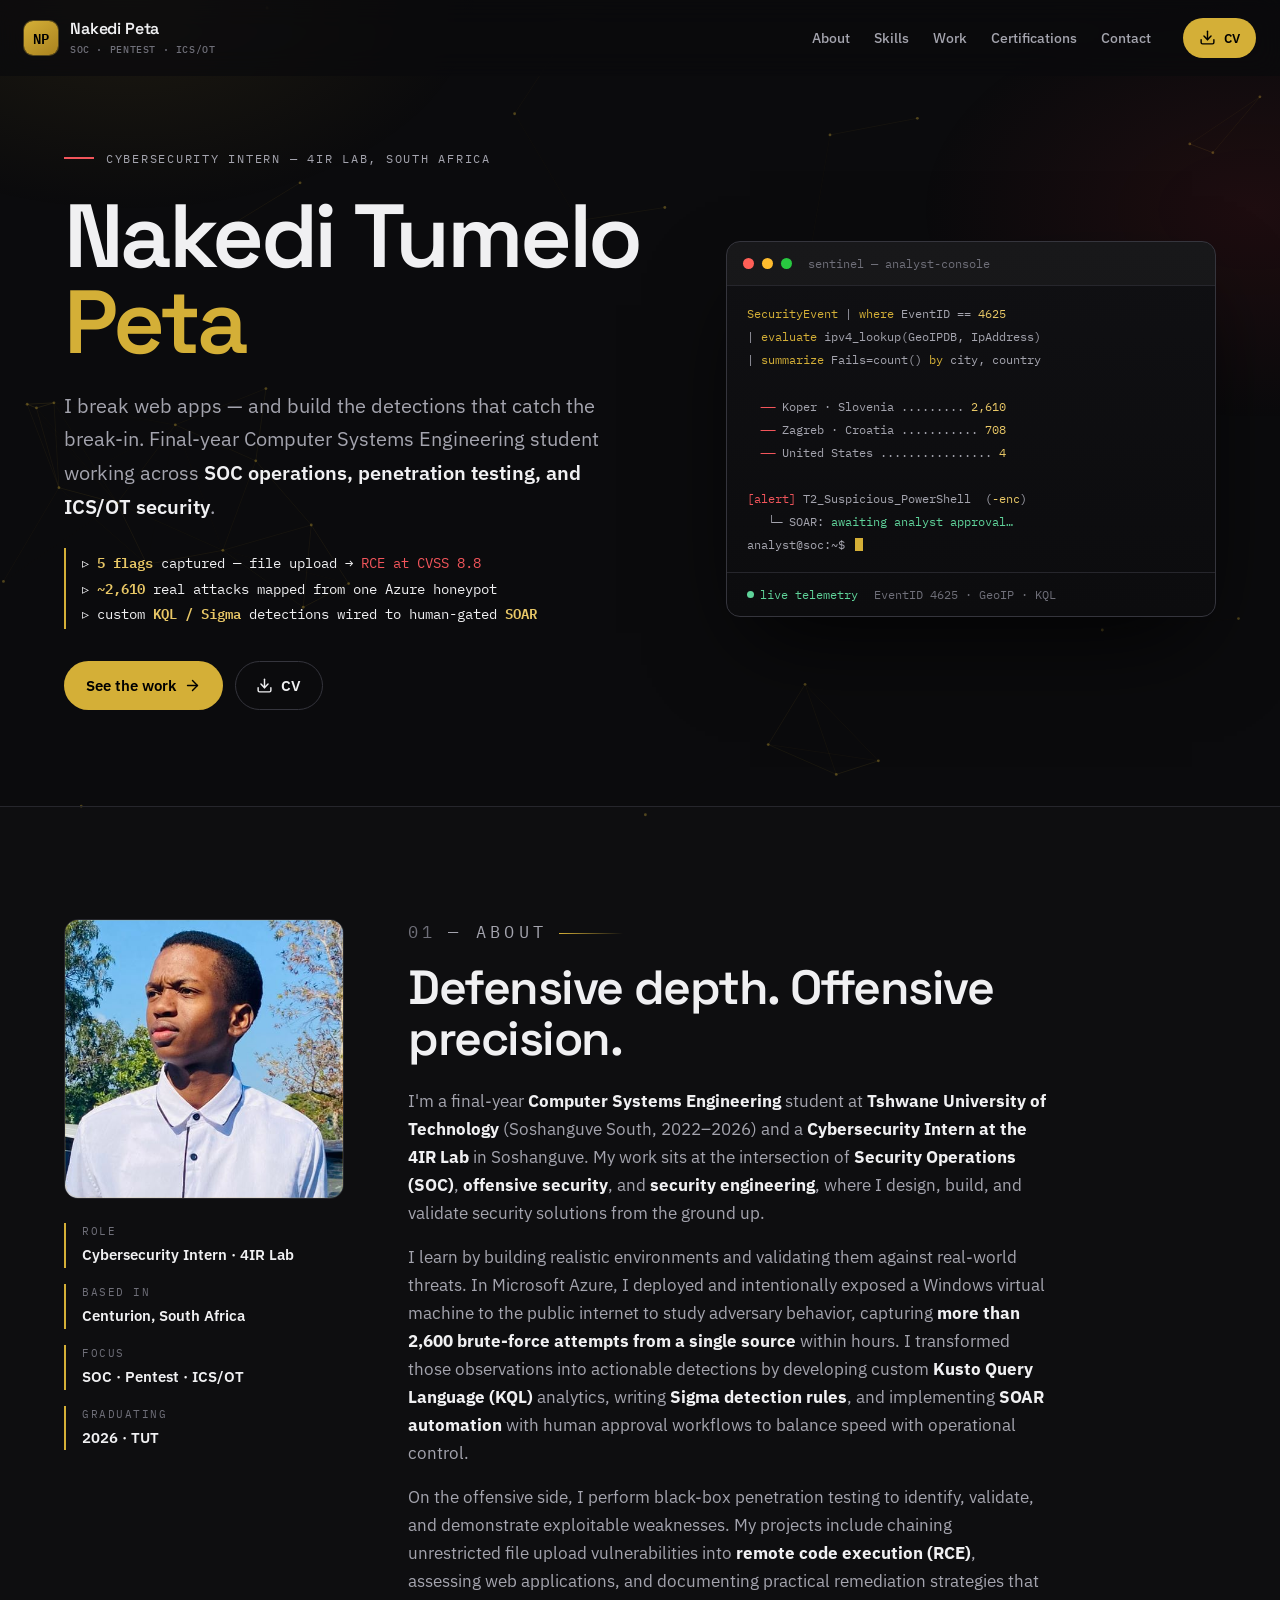
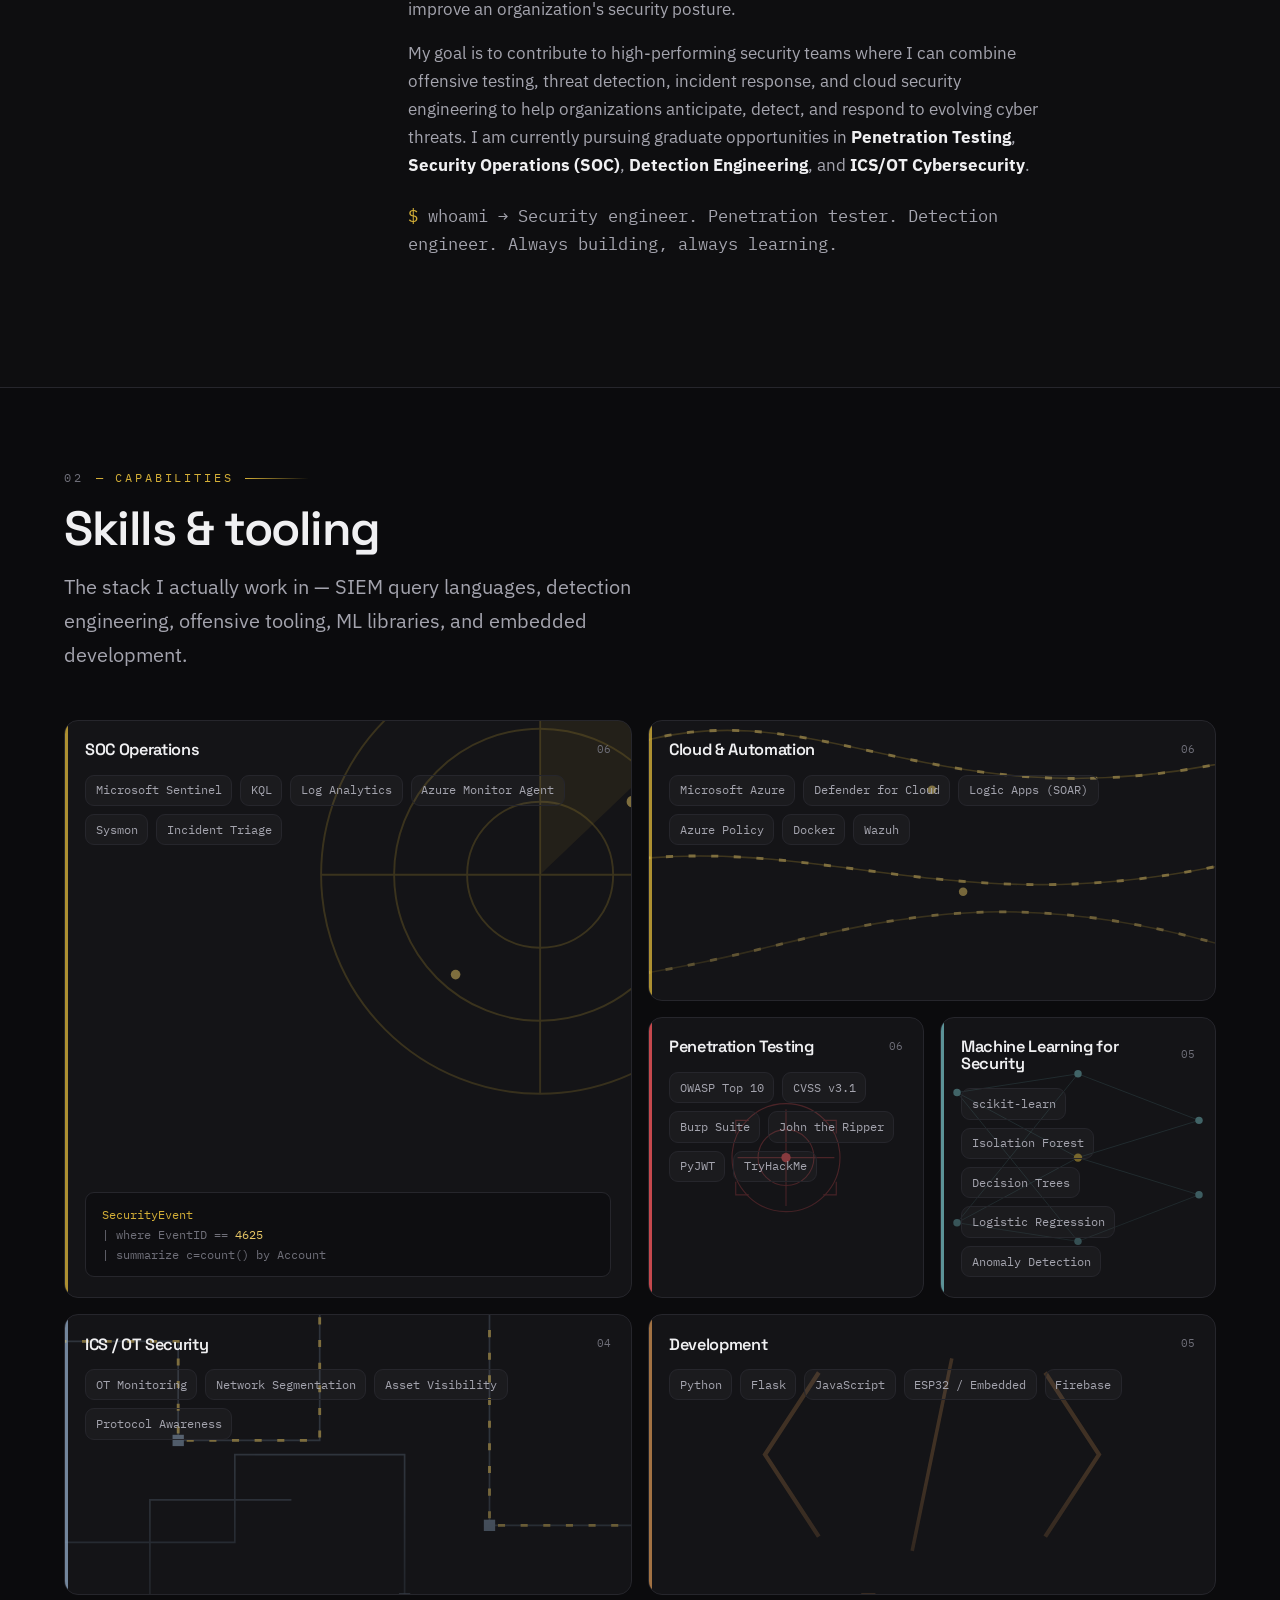
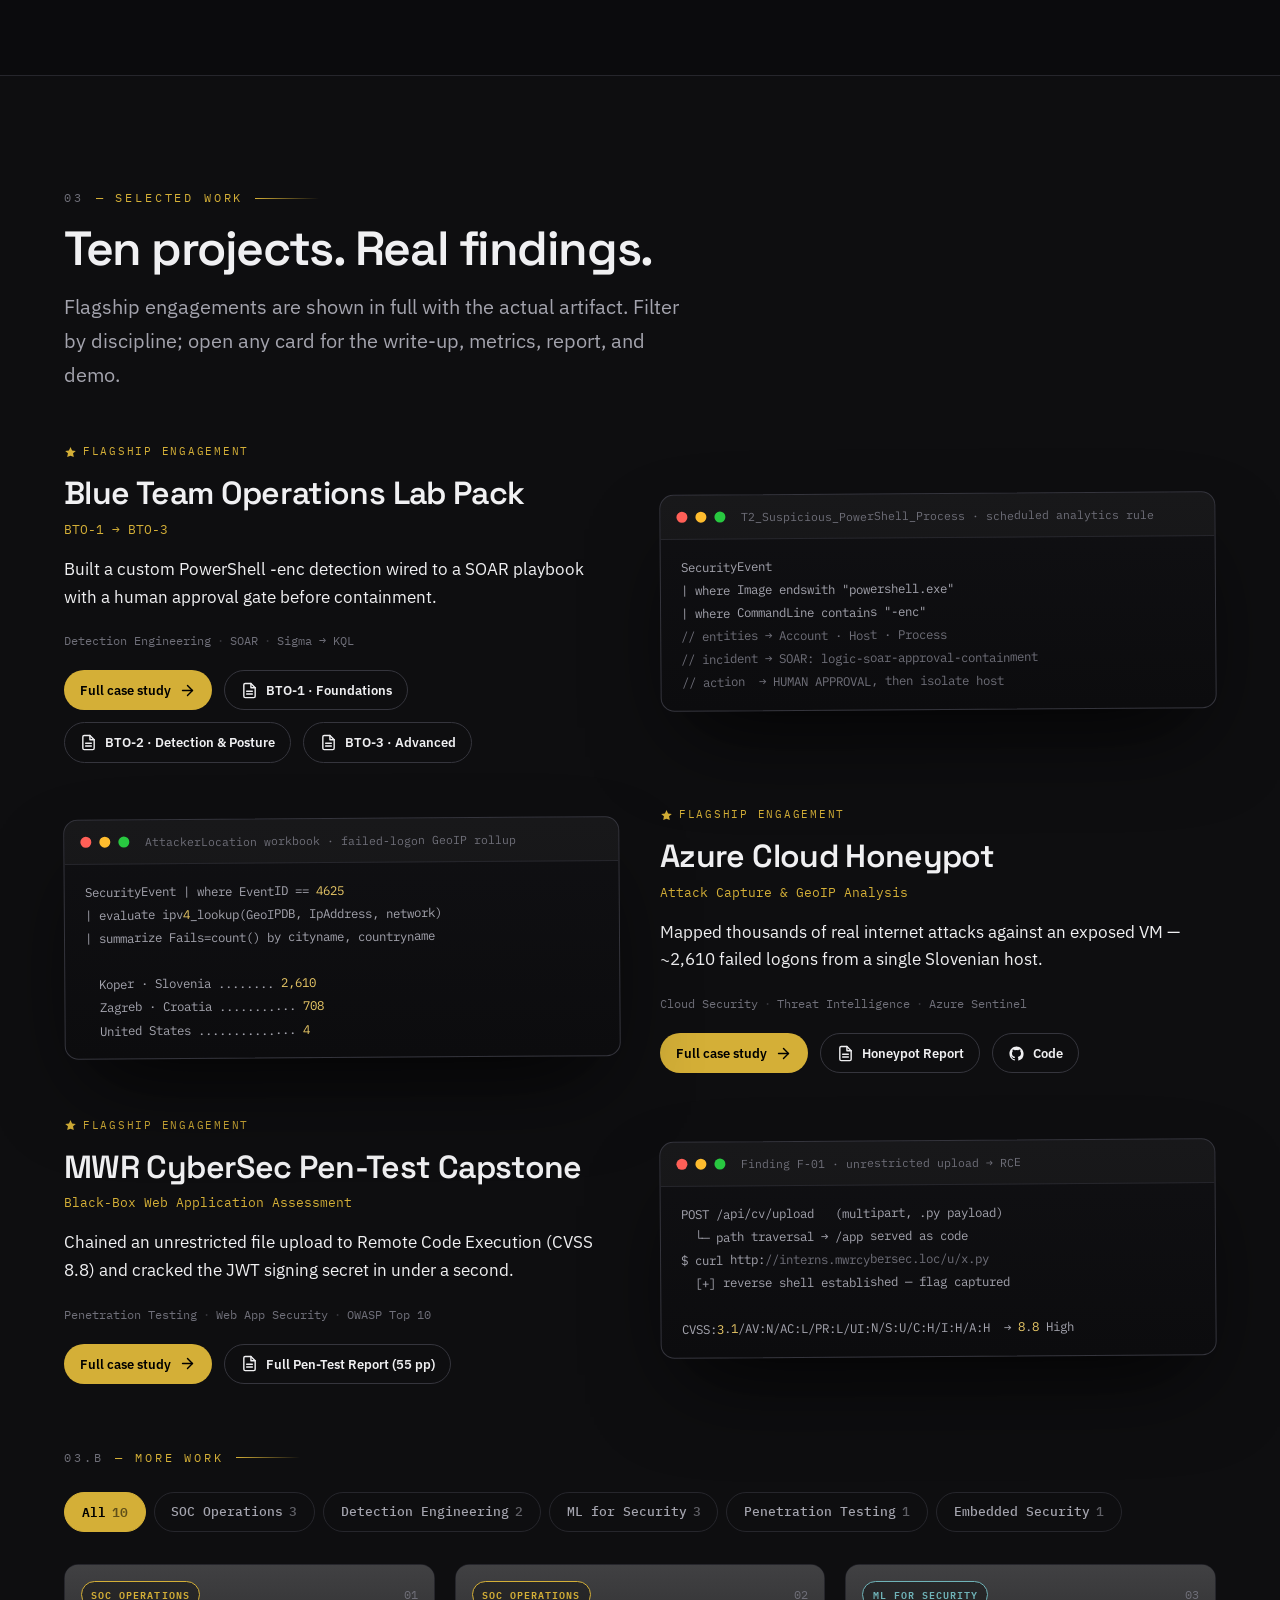
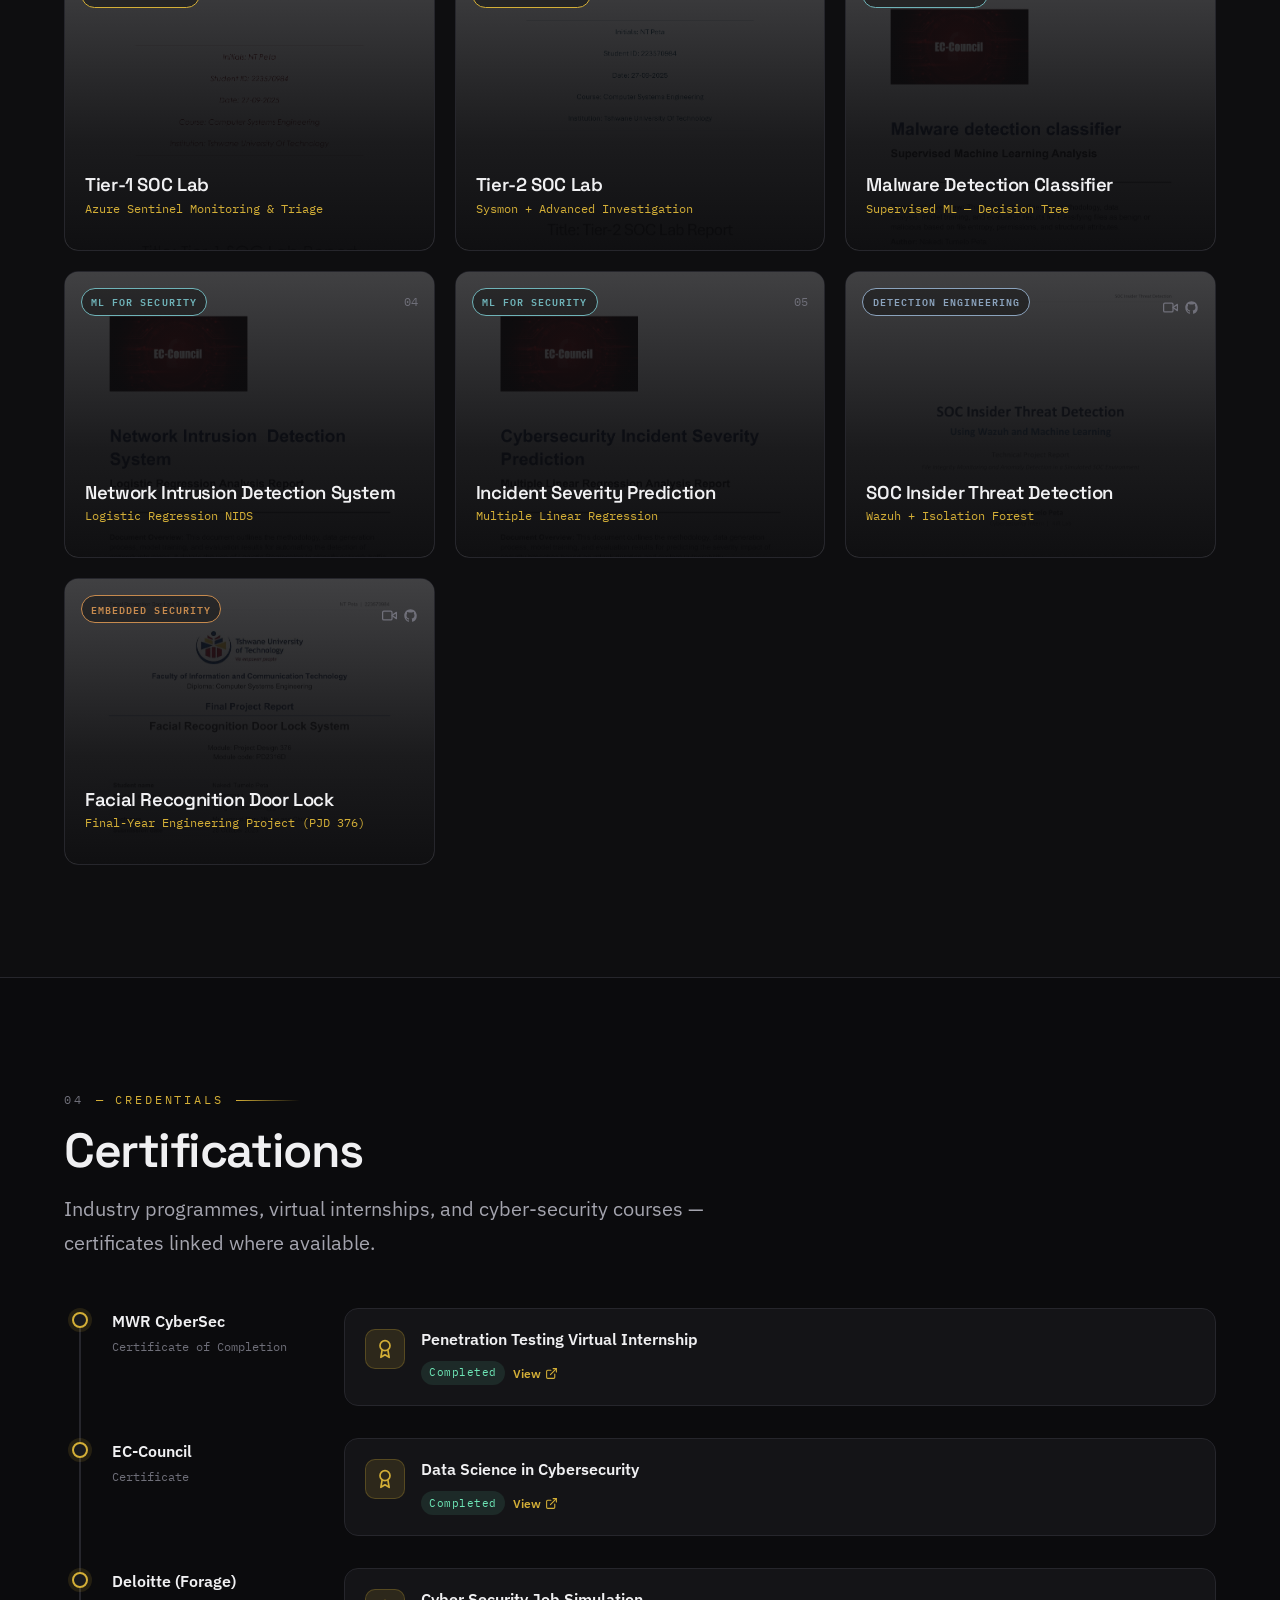
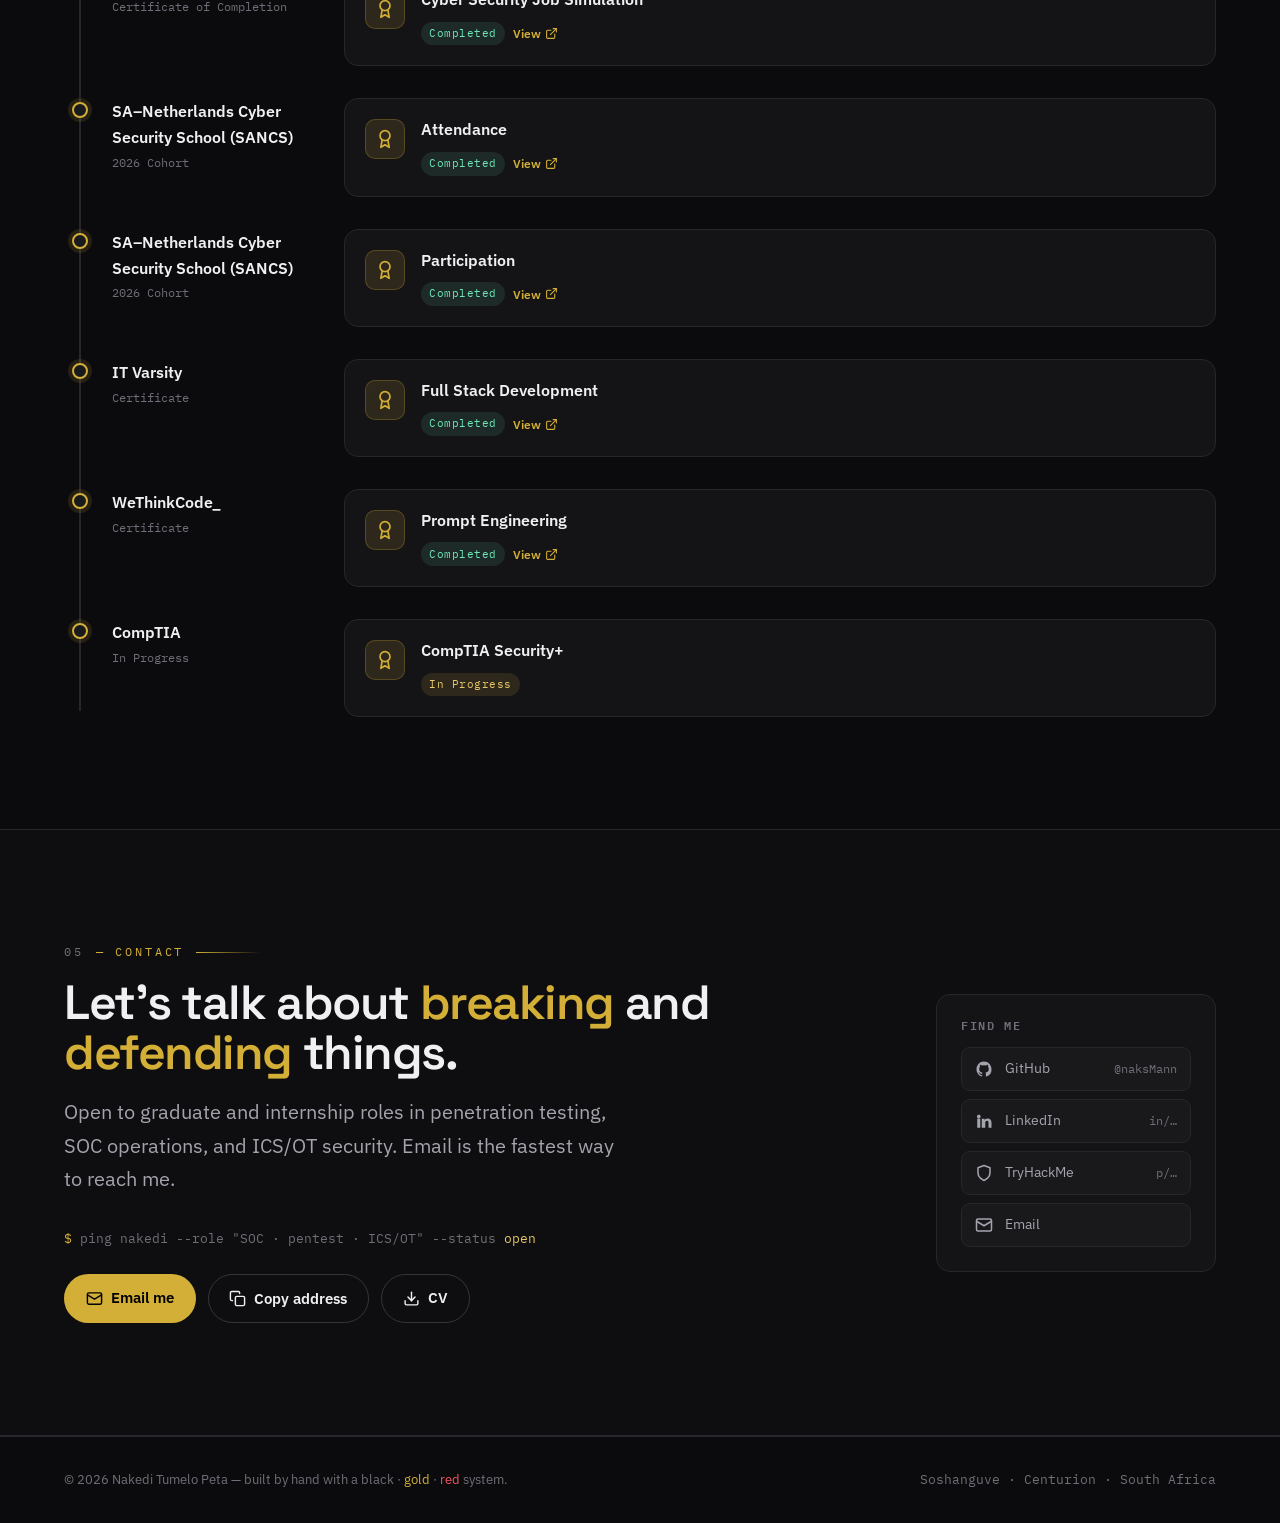
==== index.html @ 0df4f2db "Initial portfolio" ====
<!DOCTYPE html>
<html lang="en">
<head>
  <meta charset="UTF-8" />
  <meta name="viewport" content="width=device-width, initial-scale=1" />
  <title>Nakedi Tumelo Peta — Offensive &amp; Defensive Security (SOC · Pentest · ICS/OT)</title>
  <meta name="description" content="Nakedi Tumelo Peta — final-year Computer Systems Engineering student and Cybersecurity Intern. Web-app penetration testing, SOC detection engineering, ICS/OT security, and ML for security." />
  <meta name="author" content="Nakedi Tumelo Peta" />
  <meta property="og:title" content="Nakedi Tumelo Peta — Cybersecurity Portfolio" />
  <meta property="og:description" content="I break web apps and build the detections that catch the break-in. SOC · Pentest · ICS/OT · ML for security." />
  <meta property="og:type" content="website" />
  <link rel="icon" href="data:image/svg+xml,%3Csvg xmlns='http://www.w3.org/2000/svg' viewBox='0 0 32 32'%3E%3Crect width='32' height='32' rx='7' fill='%230a0a0b'/%3E%3Ctext x='16' y='22' font-family='monospace' font-size='15' font-weight='700' fill='%23d4af37' text-anchor='middle'%3ENP%3C/text%3E%3C/svg%3E" />
  <link rel="preconnect" href="https://fonts.googleapis.com" />
  <link rel="preconnect" href="https://fonts.gstatic.com" crossorigin />
  <link href="https://fonts.googleapis.com/css2?family=Space+Grotesk:wght@400;500;600;700&family=IBM+Plex+Sans:wght@300;400;500;600;700&family=IBM+Plex+Mono:wght@400;500;600&display=swap" rel="stylesheet" />
  <link rel="stylesheet" href="css/styles.css?v=3" />
</head>
<body>
  <a class="skip-link" href="#main">Skip to content</a>

  <!-- Living network-telemetry background (animated, faint, behind everything) -->
  <canvas id="netbg" aria-hidden="true"></canvas>

  <!-- ===== SVG icon sprite (no emoji anywhere) ===== -->
  <svg width="0" height="0" style="position:absolute" aria-hidden="true">
    <symbol id="i-arrow" viewBox="0 0 24 24" fill="none" stroke="currentColor" stroke-width="2" stroke-linecap="round" stroke-linejoin="round"><line x1="5" y1="12" x2="19" y2="12"/><polyline points="12 5 19 12 12 19"/></symbol>
    <symbol id="i-download" viewBox="0 0 24 24" fill="none" stroke="currentColor" stroke-width="2" stroke-linecap="round" stroke-linejoin="round"><path d="M21 15v4a2 2 0 0 1-2 2H5a2 2 0 0 1-2-2v-4"/><polyline points="7 10 12 15 17 10"/><line x1="12" y1="15" x2="12" y2="3"/></symbol>
    <symbol id="i-doc" viewBox="0 0 24 24" fill="none" stroke="currentColor" stroke-width="2" stroke-linecap="round" stroke-linejoin="round"><path d="M14 2H6a2 2 0 0 0-2 2v16a2 2 0 0 0 2 2h12a2 2 0 0 0 2-2V8z"/><polyline points="14 2 14 8 20 8"/><line x1="16" y1="13" x2="8" y2="13"/><line x1="16" y1="17" x2="8" y2="17"/></symbol>
    <symbol id="i-external" viewBox="0 0 24 24" fill="none" stroke="currentColor" stroke-width="2" stroke-linecap="round" stroke-linejoin="round"><path d="M18 13v6a2 2 0 0 1-2 2H5a2 2 0 0 1-2-2V8a2 2 0 0 1 2-2h6"/><polyline points="15 3 21 3 21 9"/><line x1="10" y1="14" x2="21" y2="3"/></symbol>
    <symbol id="i-github" viewBox="0 0 24 24" fill="currentColor"><path d="M12 2C6.48 2 2 6.58 2 12.25c0 4.53 2.87 8.37 6.84 9.73.5.1.68-.22.68-.49 0-.24-.01-.87-.01-1.71-2.78.62-3.37-1.37-3.37-1.37-.45-1.18-1.11-1.5-1.11-1.5-.91-.64.07-.62.07-.62 1 .07 1.53 1.06 1.53 1.06.89 1.56 2.34 1.11 2.91.85.09-.66.35-1.11.63-1.36-2.22-.26-4.56-1.14-4.56-5.07 0-1.12.39-2.03 1.03-2.75-.1-.26-.45-1.3.1-2.71 0 0 .84-.28 2.75 1.05a9.35 9.35 0 0 1 5 0c1.91-1.33 2.75-1.05 2.75-1.05.55 1.41.2 2.45.1 2.71.64.72 1.03 1.63 1.03 2.75 0 3.94-2.34 4.81-4.57 5.06.36.32.68.94.68 1.9 0 1.37-.01 2.47-.01 2.81 0 .27.18.6.69.49A10.02 10.02 0 0 0 22 12.25C22 6.58 17.52 2 12 2z"/></symbol>
    <symbol id="i-linkedin" viewBox="0 0 24 24" fill="currentColor"><path d="M4.98 3.5A2.5 2.5 0 1 1 5 8.5a2.5 2.5 0 0 1-.02-5zM3 9h4v12H3zM9 9h3.8v1.7h.05c.53-1 1.83-2.05 3.77-2.05C20.4 8.65 22 10.8 22 14.3V21h-4v-6c0-1.43-.03-3.27-2-3.27-2 0-2.3 1.56-2.3 3.17V21H9z"/></symbol>
    <symbol id="i-mail" viewBox="0 0 24 24" fill="none" stroke="currentColor" stroke-width="2" stroke-linecap="round" stroke-linejoin="round"><rect x="2" y="4" width="20" height="16" rx="2"/><path d="m22 7-10 6L2 7"/></symbol>
    <symbol id="i-copy" viewBox="0 0 24 24" fill="none" stroke="currentColor" stroke-width="2" stroke-linecap="round" stroke-linejoin="round"><rect x="9" y="9" width="13" height="13" rx="2"/><path d="M5 15H4a2 2 0 0 1-2-2V4a2 2 0 0 1 2-2h9a2 2 0 0 1 2 2v1"/></symbol>
    <symbol id="i-check" viewBox="0 0 24 24" fill="none" stroke="currentColor" stroke-width="2.5" stroke-linecap="round" stroke-linejoin="round"><polyline points="20 6 9 17 4 12"/></symbol>
    <symbol id="i-play" viewBox="0 0 24 24" fill="none" stroke="currentColor" stroke-width="2" stroke-linecap="round" stroke-linejoin="round"><circle cx="12" cy="12" r="10"/><polygon points="10 8 16 12 10 16 10 8" fill="currentColor"/></symbol>
    <symbol id="i-video" viewBox="0 0 24 24" fill="none" stroke="currentColor" stroke-width="2" stroke-linecap="round" stroke-linejoin="round"><path d="m23 7-7 5 7 5V7z"/><rect x="1" y="5" width="15" height="14" rx="2"/></symbol>
    <symbol id="i-close" viewBox="0 0 24 24" fill="none" stroke="currentColor" stroke-width="2" stroke-linecap="round" stroke-linejoin="round"><line x1="18" y1="6" x2="6" y2="18"/><line x1="6" y1="6" x2="18" y2="18"/></symbol>
    <symbol id="i-menu" viewBox="0 0 24 24" fill="none" stroke="currentColor" stroke-width="2" stroke-linecap="round" stroke-linejoin="round"><line x1="3" y1="6" x2="21" y2="6"/><line x1="3" y1="12" x2="21" y2="12"/><line x1="3" y1="18" x2="21" y2="18"/></symbol>
    <symbol id="i-cert" viewBox="0 0 24 24" fill="none" stroke="currentColor" stroke-width="2" stroke-linecap="round" stroke-linejoin="round"><circle cx="12" cy="8" r="6"/><path d="M15.5 13.5 17 22l-5-3-5 3 1.5-8.5"/></symbol>
    <symbol id="i-shield" viewBox="0 0 24 24" fill="none" stroke="currentColor" stroke-width="2" stroke-linecap="round" stroke-linejoin="round"><path d="M12 22s8-4 8-10V5l-8-3-8 3v7c0 6 8 10 8 10z"/></symbol>
    <symbol id="i-star" viewBox="0 0 24 24" fill="currentColor"><path d="M12 2l2.9 6.3 6.9.7-5.1 4.6 1.4 6.8L12 17.8 5.9 20.4l1.4-6.8L2.2 9l6.9-.7z"/></symbol>
  </svg>

  <!-- ===== Nav ===== -->
  <header class="nav" id="nav">
    <a class="nav__brand" href="#top" aria-label="Nakedi Tumelo Peta — home">
      <span class="nav__mark">NP</span>
      <span>Nakedi&nbsp;Peta<small>SOC · PENTEST · ICS/OT</small></span>
    </a>
    <button class="nav__toggle" id="navToggle" aria-label="Open menu" aria-expanded="false" aria-controls="navLinks">
      <svg><use href="#i-menu"/></svg>
    </button>
    <nav class="nav__links" id="navLinks" aria-label="Primary">
      <a href="#about">About</a>
      <a href="#skills">Skills</a>
      <a href="#projects">Work</a>
      <a href="#certs">Certifications</a>
      <a href="#contact">Contact</a>
      <a class="btn btn--primary btn--sm nav__cta" id="navResume" href="#" target="_blank" rel="noopener">
        <svg><use href="#i-download"/></svg> CV
      </a>
    </nav>
  </header>

  <main id="main">
    <span id="top"></span>

    <!-- ===== Hero ===== -->
    <section class="hero">
      <div class="container">
        <div class="hero__grid">
          <div class="hero__copy">
            <p class="hero__tag reveal"><span class="bar"></span> Cybersecurity Intern — 4IR Lab, South Africa</p>
            <h1 class="hero__title reveal">Nakedi&nbsp;Tumelo<br /><span class="accent">Peta</span></h1>
            <p class="hero__lead reveal">I break web apps — and build the detections that catch the break-in. Final-year Computer Systems Engineering student working across <strong>SOC operations, penetration testing, and ICS/OT security</strong>.</p>
            <div class="hero__proof reveal">
              <div>▹ <b>5 flags</b> captured — file upload → <span class="red">RCE at CVSS 8.8</span></div>
              <div>▹ <b>~2,610</b> real attacks mapped from one Azure honeypot</div>
              <div>▹ custom <b>KQL / Sigma</b> detections wired to human-gated <b>SOAR</b></div>
            </div>
            <div class="hero__actions reveal">
              <a class="btn btn--primary" href="#projects">See the work <svg><use href="#i-arrow"/></svg></a>
              <a class="btn btn--ghost" id="heroResume" href="#" target="_blank" rel="noopener"><svg><use href="#i-download"/></svg> CV</a>
            </div>
          </div>
          <div class="hero__art reveal" style="--d:120ms">
            <div class="terminal" role="img" aria-label="Simulated SOC console showing a KQL query over honeypot failed-logon data (Koper, Slovenia — 2,610 attempts) and a suspicious-PowerShell detection awaiting analyst approval.">
              <div class="terminal__bar">
                <span class="terminal__dot r"></span><span class="terminal__dot y"></span><span class="terminal__dot g"></span>
                <span class="terminal__title">sentinel — analyst-console</span>
              </div>
              <div class="terminal__body" aria-hidden="true"><span class="l"><span class="kw">SecurityEvent</span> | <span class="kw">where</span> EventID == <span class="num">4625</span></span>
<span class="l">| <span class="kw">evaluate</span> ipv4_lookup(GeoIPDB, IpAddress)</span>
<span class="l">| <span class="kw">summarize</span> Fails=count() <span class="kw">by</span> city, country</span>
<span class="l"> </span>
<span class="l">  <span class="hot">──</span> Koper · Slovenia ......... <span class="num">2,610</span></span>
<span class="l">  <span class="hot">──</span> Zagreb · Croatia ........... <span class="num">708</span></span>
<span class="l">  <span class="hot">──</span> United States ................ <span class="num">4</span></span>
<span class="l"> </span>
<span class="l"><span class="hot">[alert]</span> T2_Suspicious_PowerShell  (<span class="num">-enc</span>)</span>
<span class="l">   └─ SOAR: <span class="ok">awaiting analyst approval…</span></span>
<span class="l">analyst@soc:~$ <span class="cursor" aria-hidden="true"></span></span></div>
              <div class="terminal__foot"><span class="live">live telemetry</span><span>EventID 4625 · GeoIP · KQL</span></div>
            </div>
          </div>
        </div>
      </div>
    </section>

    <!-- ===== About ===== -->
    <section class="section section--alt" id="about">
      <div class="container">
        <div class="about__grid">
          <aside class="about__aside reveal">
            <div class="about__monogram">
              <img id="aboutPhoto" alt="Nakedi Tumelo Peta" style="display:none" />
              <div class="mono-mark" id="monoMark">NP</div>
              <div class="about__scan"></div>
            </div>
            <dl class="about__facts">
              <div class="about__fact"><dt>Role</dt><dd>Cybersecurity Intern · 4IR Lab</dd></div>
              <div class="about__fact"><dt>Based in</dt><dd>Centurion, South Africa</dd></div>
              <div class="about__fact"><dt>Focus</dt><dd>SOC · Pentest · ICS/OT</dd></div>
              <div class="about__fact"><dt>Graduating</dt><dd>2026 · TUT</dd></div>
            </dl>
          </aside>
          <div class="about__body"> 
            <p class="eyebrow reveal"><span class="idx">01</span> — About</p> 
            <h2 class="reveal">Defensive depth. Offensive precision.</h2> 

            <p class="reveal"> 
              I'm a final-year <strong>Computer Systems Engineering</strong> student at 
              <strong>Tshwane University of Technology</strong> (Soshanguve South, 2022–2026) 
              and a <strong>Cybersecurity Intern at the 4IR Lab</strong> in Soshanguve. 
              My work sits at the intersection of <strong>Security Operations (SOC)</strong>, 
              <strong>offensive security</strong>, and <strong>security engineering</strong>, 
              where I design, build, and validate security solutions from the ground up. 
            </p> 

            <p class="reveal"> I learn by building realistic environments and validating them against 
              real-world threats. In Microsoft Azure, I deployed and intentionally exposed 
              a Windows virtual machine to the public internet to study adversary behavior, 
              capturing <strong>more than 2,600 brute-force attempts from a single source</strong> 
              within hours. I transformed those observations into actionable detections by 
              developing custom <strong>Kusto Query Language (KQL)</strong> analytics, 
              writing <strong>Sigma detection rules</strong>, and implementing 
              <strong>SOAR automation</strong> with human approval workflows to balance 
              speed with operational control. 
            </p> 

            <p class="reveal"> 
              On the offensive side, I perform black-box penetration testing to identify, 
              validate, and demonstrate exploitable weaknesses. My projects include 
              chaining unrestricted file upload vulnerabilities into 
              <strong>remote code execution (RCE)</strong>, assessing web applications, 
              and documenting practical remediation strategies that improve an 
              organization's security posture. 
            </p> 

            <p class="reveal"> 
              My goal is to contribute to high-performing security teams where I can 
              combine offensive testing, threat detection, incident response, and cloud 
              security engineering to help organizations anticipate, detect, and respond 
              to evolving cyber threats. I am currently pursuing graduate opportunities 
              in <strong>Penetration Testing</strong>, <strong>Security Operations (SOC)</strong>, 
              <strong>Detection Engineering</strong>, and <strong>ICS/OT Cybersecurity</strong>. 
            </p> 

            <p class="about__signoff reveal"> 
              <span class="accent">$</span> whoami → Security engineer. Penetration tester. 
              Detection engineer. Always building, always learning. 
            </p> 
          </div>
        </div>
      </div>
    </section>

    <!-- ===== Skills (bento) ===== -->
    <section class="section section--tight" id="skills">
      <div class="container">
        <div class="sec-head reveal">
          <p class="eyebrow"><span class="idx">02</span> — Capabilities</p>
          <h2 class="section-title">Skills &amp; tooling</h2>
          <p class="section-intro">The stack I actually work in — SIEM query languages, detection engineering, offensive tooling, ML libraries, and embedded development.</p>
        </div>
        <div class="bento" id="skillsGrid"></div>
      </div>
    </section>

    <!-- ===== Projects ===== -->
    <section class="section section--alt" id="projects">
      <div class="container">
        <div class="sec-head reveal">
          <p class="eyebrow"><span class="idx">03</span> — Selected work</p>
          <h2 class="section-title">Ten projects. Real findings.</h2>
          <p class="section-intro">Flagship engagements are shown in full with the actual artifact. Filter by discipline; open any card for the write-up, metrics, report, and demo.</p>
        </div>
        <div class="feature-rows" id="projectFeatured"></div>
        <p class="eyebrow reveal" style="margin-bottom:var(--sp-6)"><span class="idx">03.b</span> — More work</p>
        <div class="filter-bar" id="filterBar" role="group" aria-label="Filter projects by category"></div>
        <div class="pgrid" id="projectGrid"></div>
      </div>
    </section>

    <!-- ===== Certifications (scroll timeline) ===== -->
    <section class="section section--flush" id="certs">
      <div class="container" style="position:relative;z-index:1">
        <div class="sec-head reveal">
          <p class="eyebrow"><span class="idx">04</span> — Credentials</p>
          <h2 class="section-title">Certifications</h2>
          <p class="section-intro">Industry programmes, virtual internships, and cyber-security courses — certificates linked where available.</p>
        </div>
        <div class="timeline">
          <div class="timeline__spine"><div class="timeline__fill" id="tlFill"></div></div>
          <div id="certRows"></div>
        </div>
      </div>
    </section>

    <!-- ===== Contact ===== -->
    <section class="section section--alt" id="contact">
      <div class="container">
        <div class="contact__grid">
          <div>
            <p class="eyebrow reveal"><span class="idx">05</span> — Contact</p>
            <h2 class="contact__title reveal">Let's talk about <span class="accent">breaking</span> and <span class="accent">defending</span> things.</h2>
            <p class="contact__intro reveal">Open to graduate and internship roles in penetration testing, SOC operations, and ICS/OT security. Email is the fastest way to reach me.</p>
            <p class="contact__prompt reveal"><span class="accent">$</span> ping nakedi --role "SOC · pentest · ICS/OT" --status <span style="color:var(--gold-soft)">open</span></p>
            <div class="contact__actions reveal">
              <a class="btn btn--primary" id="contactEmail" href="#"><svg><use href="#i-mail"/></svg> Email me</a>
              <button class="btn btn--ghost" id="copyEmail" type="button"><svg><use href="#i-copy"/></svg> <span id="copyEmailText">Copy address</span></button>
              <a class="btn btn--ghost" id="contactResume" href="#" target="_blank" rel="noopener"><svg><use href="#i-download"/></svg> CV</a>
            </div>
          </div>
          <div class="contact__card reveal" style="--d:100ms">
            <h4>Find me</h4>
            <div class="social-row" id="socialRow"></div>
          </div>
        </div>
      </div>
    </section>
  </main>

  <footer class="footer">
    <div class="container">
      <p>© <span id="year"></span> Nakedi Tumelo Peta — built by hand with a black · <span style="color:var(--gold)">gold</span> · <span style="color:var(--red-bright)">red</span> system.</p>
      <p class="mono">Soshanguve · Centurion · South Africa</p>
    </div>
  </footer>

  <!-- ===== Project detail modal ===== -->
  <div class="modal" id="modal" role="dialog" aria-modal="true" aria-labelledby="modalTitle" aria-hidden="true">
    <div class="modal__scrim" data-close></div>
    <div class="modal__dialog">
      <div class="modal__panel" id="modalPanel"></div>
    </div>
  </div>

  <div class="toast" id="toast" role="status" aria-live="polite"><svg><use href="#i-check"/></svg> <span id="toastMsg">Copied</span></div>

  <script src="js/data.js?v=2"></script>
  <script src="js/main.js?v=2"></script>
</body>
</html>
---- css/styles.css ----
/* ============================================================================
   Nakedi Tumelo Peta — Portfolio  ·  v3
   Space Grotesk / IBM Plex Sans / IBM Plex Mono
   Black · gold · deep-red. Evidence-forward, editorial, security-flavoured.
   References adapted (not copied): 21st.dev heroes, aceternity bento + timeline,
   youcefbnm reveal-on-hover.
   ============================================================================ */

:root {
  --ink:          #0b0b0d;
  --ink-2:        #0e0e11;
  --surface:      #141417;
  --surface-2:    #191a1e;
  --surface-3:    #202127;
  --border:       #26262c;
  --border-strong:#35353d;

  --gold:         #d4af37;
  --gold-soft:    #e8c766;
  --gold-dim:     rgba(212, 175, 55, 0.13);
  --red:          #a31d25;
  --red-bright:   #f2555b;
  --red-dim:      rgba(163, 29, 37, 0.18);

  /* Disciplined metallic/signal category accents — no candy purple/blue */
  --c-soc:    #d4af37;  /* gold  */
  --c-detect: #8ba3bd;  /* steel */
  --c-ml:     #6fb3b8;  /* muted cyan-steel */
  --c-pentest:#f2555b;  /* red   */
  --c-embed:  #c68a4e;  /* bronze */

  --text:       #f0f0f2;
  --text-muted: #a4a4ae;
  --text-faint: #6f6f79;

  --font-head: 'Space Grotesk', system-ui, sans-serif;
  --font-body: 'IBM Plex Sans', system-ui, -apple-system, sans-serif;
  --font-mono: 'IBM Plex Mono', ui-monospace, Menlo, monospace;

  --fs-hero: clamp(2.9rem, 7.2vw, 5.6rem);
  --fs-h2:   clamp(1.9rem, 4vw, 3rem);
  --fs-h3:   1.24rem;
  --fs-lead: clamp(1.05rem, 2vw, 1.28rem);

  --sp-1:.25rem; --sp-2:.5rem; --sp-3:.75rem; --sp-4:1rem; --sp-5:1.25rem;
  --sp-6:1.5rem; --sp-8:2rem; --sp-10:2.5rem; --sp-12:3rem; --sp-16:4rem;
  --sp-20:5rem; --sp-24:6rem; --sp-28:7rem; --sp-32:8rem;

  --radius:14px; --radius-sm:9px; --radius-lg:20px; --radius-pill:999px;
  --maxw:1200px;

  --shadow:    0 10px 30px -12px rgba(0,0,0,.7);
  --shadow-lg: 0 40px 90px -24px rgba(0,0,0,.85);
  --ring:      0 0 0 3px rgba(212,175,55,.5);
  --ease: cubic-bezier(.16,1,.3,1);
  --dur: 240ms;
}

*,*::before,*::after{ box-sizing:border-box; }
html{ scroll-behavior:smooth; -webkit-text-size-adjust:100%; scroll-padding-top:88px; }
@media (prefers-reduced-motion: reduce){ html{ scroll-behavior:auto; } }

body{
  margin:0; font-family:var(--font-body); font-size:16px; line-height:1.65;
  color:var(--text); background:var(--ink); -webkit-font-smoothing:antialiased;
  text-rendering:optimizeLegibility; overflow-x:hidden;
}
body.modal-open{ overflow:hidden; }
h1,h2,h3,h4{ font-family:var(--font-head); line-height:1.05; font-weight:600; letter-spacing:-.02em; margin:0; }
p{ margin:0 0 var(--sp-4); }
a{ color:inherit; text-decoration:none; transition:color var(--dur) var(--ease); }
img{ max-width:100%; display:block; }
code{ font-family:var(--font-mono); font-size:.85em; color:var(--gold-soft); background:rgba(212,175,55,.08); padding:.08em .36em; border-radius:5px; word-break:break-word; }
:focus-visible{ outline:none; box-shadow:var(--ring); border-radius:6px; }
::selection{ background:rgba(212,175,55,.28); color:#fff; }

.container{ width:100%; max-width:var(--maxw); margin:0 auto; padding:0 var(--sp-6); }
.section{ padding:var(--sp-28) 0; position:relative; }
.section--tight{ padding:var(--sp-20) 0; }
.section--alt{ background:rgba(255,255,255,.014); border-block:1px solid var(--border); }
.section--flush{ position:relative; overflow:hidden; }

.sec-head{ margin-bottom:var(--sp-12); max-width:64ch; }
.eyebrow{ font-family:var(--font-mono); font-size:.74rem; letter-spacing:.24em; text-transform:uppercase; color:var(--gold); margin:0 0 var(--sp-4); display:flex; align-items:center; gap:var(--sp-3); }
.eyebrow .idx{ color:var(--text-faint); }
.eyebrow::after{ content:""; height:1px; flex:1; max-width:64px; background:linear-gradient(90deg,var(--gold),transparent); }
.section-title{ font-size:var(--fs-h2); margin-bottom:var(--sp-4); letter-spacing:-.03em; }
.section-intro{ color:var(--text-muted); max-width:60ch; font-size:var(--fs-lead); }

.skip-link{ position:absolute; left:-999px; top:0; z-index:200; background:var(--gold); color:#000; padding:var(--sp-2) var(--sp-4); font-weight:600; border-radius:0 0 var(--radius-sm) 0; }
.skip-link:focus{ left:0; }

/* Living network-telemetry background (canvas drawn in JS, behind everything) */
#netbg{ position:fixed; inset:0; width:100%; height:100%; z-index:0; pointer-events:none; }
main, .footer{ position:relative; z-index:1; }

/* ---- Buttons ------------------------------------------------------------- */
.btn{ display:inline-flex; align-items:center; gap:var(--sp-2); font-family:var(--font-body); font-size:.92rem; font-weight:600; padding:.72rem 1.3rem; border-radius:var(--radius-pill); border:1px solid transparent; cursor:pointer; transition:transform 120ms var(--ease), background var(--dur) var(--ease), border-color var(--dur) var(--ease), color var(--dur) var(--ease); min-height:44px; white-space:nowrap; }
.btn svg{ width:17px; height:17px; }
.btn--primary{ background:var(--gold); color:#000; }
.btn--primary:hover{ background:var(--gold-soft); transform:translateY(-2px); }
.btn--ghost{ background:transparent; color:var(--text); border-color:var(--border-strong); }
.btn--ghost:hover{ border-color:var(--gold); color:var(--gold); transform:translateY(-2px); }
.btn--sm{ padding:.5rem .95rem; font-size:.84rem; min-height:40px; }
.btn:active{ transform:translateY(1px); }

/* ---- Nav ----------------------------------------------------------------- */
.nav{ position:fixed; inset:0 0 auto 0; z-index:100; display:flex; align-items:center; justify-content:space-between; padding:var(--sp-4) var(--sp-6); background:rgba(11,11,13,.72); backdrop-filter:blur(14px); -webkit-backdrop-filter:blur(14px); border-bottom:1px solid transparent; transition:border-color var(--dur) var(--ease), background var(--dur) var(--ease); }
.nav.scrolled{ border-bottom-color:var(--border); background:rgba(11,11,13,.92); }
.nav__brand{ display:flex; align-items:center; gap:var(--sp-3); font-family:var(--font-head); font-weight:600; letter-spacing:-.01em; }
.nav__mark{ width:34px; height:34px; border-radius:9px; flex:none; display:grid; place-items:center; background:linear-gradient(145deg,var(--gold),#a9821f); color:#000; font-family:var(--font-mono); font-weight:600; font-size:.9rem; box-shadow:0 0 0 1px rgba(212,175,55,.35); }
.nav__brand small{ display:block; font-size:.64rem; color:var(--text-faint); font-weight:500; letter-spacing:.06em; font-family:var(--font-mono); }
.nav__links{ display:flex; align-items:center; gap:var(--sp-6); }
.nav__links a:not(.btn){ font-size:.9rem; color:var(--text-muted); font-weight:500; position:relative; padding:4px 0; }
.nav__links a:not(.btn)::after{ content:""; position:absolute; left:0; bottom:0; height:1.5px; width:100%; background:var(--gold); transform:scaleX(0); transform-origin:left; transition:transform var(--dur) var(--ease); }
.nav__links a:not(.btn):hover{ color:var(--text); }
.nav__links a:not(.btn):hover::after{ transform:scaleX(1); }
.nav__cta{ margin-left:var(--sp-2); }
.nav__toggle{ display:none; }
@media (max-width:880px){
  .nav__links{ position:fixed; inset:62px var(--sp-4) auto var(--sp-4); flex-direction:column; align-items:stretch; gap:0; background:var(--surface-2); border:1px solid var(--border); border-radius:var(--radius); padding:var(--sp-2); box-shadow:var(--shadow-lg); transform-origin:top; transform:scaleY(0); opacity:0; pointer-events:none; transition:transform var(--dur) var(--ease), opacity var(--dur) var(--ease); }
  .nav__links.open{ transform:scaleY(1); opacity:1; pointer-events:auto; }
  .nav__links a:not(.btn){ padding:var(--sp-3) var(--sp-4); border-radius:var(--radius-sm); }
  .nav__links a:not(.btn)::after{ display:none; }
  .nav__links a:not(.btn):hover{ background:var(--gold-dim); }
  .nav__cta{ margin:var(--sp-2) 0 0; }
  .nav__toggle{ display:grid; place-items:center; width:44px; height:44px; background:transparent; border:1px solid var(--border-strong); border-radius:10px; cursor:pointer; color:var(--text); }
  .nav__toggle svg{ width:22px; height:22px; }
}

/* ---- Hero (asymmetric; breathes) ---------------------------------------- */
.hero{ position:relative; padding:calc(var(--sp-32) + 20px) 0 var(--sp-24); overflow:hidden; }
.hero::before{ content:""; position:absolute; inset:0; z-index:0; pointer-events:none;
  background:radial-gradient(46% 44% at 10% 0%, rgba(212,175,55,.09), transparent 60%),
             radial-gradient(42% 42% at 98% 26%, rgba(163,29,37,.13), transparent 62%); }
.hero .container{ position:relative; z-index:1; }
.hero__grid{ display:grid; grid-template-columns:1.1fr .9fr; gap:var(--sp-16); align-items:center; }
@media (max-width:940px){ .hero__grid{ grid-template-columns:1fr; gap:var(--sp-12); } }
.hero__tag{ font-family:var(--font-mono); font-size:.78rem; letter-spacing:.14em; text-transform:uppercase; color:var(--text-muted); margin-bottom:var(--sp-6); display:flex; align-items:center; gap:var(--sp-3); }
.hero__tag .bar{ width:30px; height:2px; background:var(--red-bright); }
.hero__title{ font-size:var(--fs-hero); letter-spacing:-.04em; margin-bottom:var(--sp-6); line-height:.96; font-weight:600; }
.hero__title .accent{ color:var(--gold); }
.hero__lead{ font-size:var(--fs-lead); color:var(--text-muted); max-width:46ch; margin-bottom:var(--sp-6); }
.hero__lead strong{ color:var(--text); font-weight:600; }
.hero__proof{ font-family:var(--font-mono); font-size:.85rem; color:var(--text); line-height:1.75; border-left:2px solid var(--gold); padding:2px 0 2px var(--sp-4); margin-bottom:var(--sp-8); }
.hero__proof b{ color:var(--gold-soft); font-weight:600; }
.hero__proof .red{ color:var(--red-bright); }
.hero__actions{ display:flex; flex-wrap:wrap; gap:var(--sp-3); }

/* Grid/flex children must be allowed to shrink below their pre content width */
.hero__grid>*, .hero__art, .frow__copy, .frow__media, .btile, .pcard{ min-width:0; }
.terminal, .terminal__body, .btile__snip{ min-width:0; max-width:100%; }

/* Terminal / console artifact */
.terminal{ background:linear-gradient(180deg,#101013,#0c0c0e); border:1px solid var(--border-strong); border-radius:var(--radius); overflow:hidden; box-shadow:var(--shadow-lg); min-width:0; }
.terminal__bar{ display:flex; align-items:center; gap:var(--sp-2); padding:var(--sp-3) var(--sp-4); background:rgba(255,255,255,.03); border-bottom:1px solid var(--border); }
.terminal__dot{ width:11px; height:11px; border-radius:50%; }
.terminal__dot.r{ background:#ff5f57; } .terminal__dot.y{ background:#febc2e; } .terminal__dot.g{ background:#28c840; }
.terminal__title{ margin-left:var(--sp-2); font-family:var(--font-mono); font-size:.72rem; color:var(--text-faint); }
.terminal__body{ padding:var(--sp-4) var(--sp-5); font-family:var(--font-mono); font-size:.78rem; line-height:1.85; color:var(--text-muted); overflow-x:auto; scrollbar-width:thin; scrollbar-color:#2f2f37 transparent; }
.terminal__body::-webkit-scrollbar{ height:6px; }
.terminal__body::-webkit-scrollbar-thumb{ background:#2f2f37; border-radius:3px; }
.terminal__body::-webkit-scrollbar-track{ background:transparent; }
.terminal__body .l{ white-space:pre; display:block; }
.terminal__body .cmt{ color:var(--text-faint); }
.terminal__body .ok{ color:#5fd39a; }
.terminal__body .hot{ color:var(--red-bright); }
.terminal__body .num{ color:var(--gold-soft); }
.terminal__body .kw{ color:var(--gold); }
.terminal__foot{ display:flex; gap:var(--sp-4); padding:var(--sp-3) var(--sp-5); border-top:1px solid var(--border); font-family:var(--font-mono); font-size:.72rem; color:var(--text-faint); }
.terminal__foot .live{ color:#5fd39a; display:inline-flex; align-items:center; gap:6px; }
.terminal__foot .live::before{ content:""; width:7px; height:7px; border-radius:50%; background:#5fd39a; box-shadow:0 0 0 0 rgba(95,211,154,.5); animation:pulse 2.4s var(--ease) infinite; }
@keyframes pulse{ 0%{ box-shadow:0 0 0 0 rgba(95,211,154,.5);} 70%{ box-shadow:0 0 0 8px rgba(95,211,154,0);} 100%{ box-shadow:0 0 0 0 rgba(95,211,154,0);} }
/* THE signature detail — one blinking terminal cursor, hero only */
.cursor{ display:inline-block; width:8px; height:1.05em; background:var(--gold); vertical-align:-2px; margin-left:3px; animation:blink 1.1s steps(1) infinite; }
@keyframes blink{ 50%{ opacity:0; } }
@media (prefers-reduced-motion: reduce){ .terminal__foot .live::before, .cursor{ animation:none; } }

/* ---- About (kept, retuned) ---------------------------------------------- */
.about__grid{ display:grid; grid-template-columns:280px 1fr; gap:var(--sp-16); align-items:start; }
.about__aside{ position:sticky; top:100px; }
.about__monogram{ position:relative; aspect-ratio:1; border-radius:var(--radius); overflow:hidden; background:radial-gradient(120% 120% at 20% 10%,#1c1c20,#101012); border:1px solid var(--border); display:grid; place-items:center; }
.about__monogram img{ width:100%; height:100%; object-fit:cover; object-position:50% 0%; transform:scale(2.6); transform-origin:48% 42%; }
.about__monogram .mono-mark{ font-family:var(--font-mono); font-weight:600; font-size:4.4rem; color:var(--gold); letter-spacing:-.04em; }
.about__monogram::after{ content:""; position:absolute; inset:0; box-shadow:inset 0 0 0 1px rgba(212,175,55,.16); border-radius:var(--radius); pointer-events:none; }
.about__scan{ position:absolute; left:0; right:0; height:32%; background:linear-gradient(180deg,transparent,rgba(212,175,55,.06),transparent); animation:scan 5s linear infinite; }
@keyframes scan{ 0%{ top:-32%; } 100%{ top:100%; } }
@media (prefers-reduced-motion: reduce){ .about__scan{ display:none; } }
.about__facts{ margin-top:var(--sp-6); display:grid; gap:var(--sp-4); }
.about__fact{ border-left:2px solid var(--gold); padding-left:var(--sp-4); }
.about__fact dt{ font-family:var(--font-mono); font-size:.68rem; letter-spacing:.14em; text-transform:uppercase; color:var(--text-faint); margin-bottom:2px; }
.about__fact dd{ margin:0; font-weight:600; font-size:.94rem; }
.about__body h2{ font-size:var(--fs-h2); margin-bottom:var(--sp-6); letter-spacing:-.03em; }
.about__body p{ font-size:1.06rem; color:var(--text-muted); max-width:64ch; }
.about__body p strong{ color:var(--text); }
.about__signoff{ font-family:var(--font-mono); font-size:.84rem; color:var(--text-faint); margin-top:var(--sp-6); }
.about__signoff .accent{ color:var(--gold); }
@media (max-width:760px){ .about__grid{ grid-template-columns:1fr; gap:var(--sp-8); } .about__aside{ position:static; } .about__monogram{ max-width:200px; } }

/* ---- Skills: asymmetric BENTO (denser rhythm) --------------------------- */
.bento{ display:grid; grid-template-columns:repeat(4,1fr); grid-auto-rows:1fr; gap:var(--sp-4); }
.btile{ position:relative; background:var(--surface); border:1px solid var(--border); border-radius:var(--radius); padding:var(--sp-5); overflow:hidden; transition:border-color var(--dur) var(--ease), transform var(--dur) var(--ease); display:flex; flex-direction:column; }
.btile::before{ content:""; position:absolute; left:0; top:0; bottom:0; width:3px; background:var(--tile-accent,var(--gold)); opacity:.8; }
.btile:hover{ transform:translateY(-3px); border-color:var(--border-strong); }
.btile__head{ display:flex; align-items:center; justify-content:space-between; margin-bottom:var(--sp-4); gap:var(--sp-2); }
.btile__head h3{ font-size:1.02rem; }
.btile__n{ font-family:var(--font-mono); font-size:.68rem; color:var(--text-faint); }
.btile .chips{ display:flex; flex-wrap:wrap; gap:var(--sp-2); align-content:flex-start; }
.chip{ font-family:var(--font-mono); font-size:.75rem; color:var(--text-muted); background:rgba(255,255,255,.03); border:1px solid var(--border); padding:.3rem .6rem; border-radius:var(--radius-sm); transition:all var(--dur) var(--ease); }
.btile:hover .chip{ border-color:var(--border-strong); }
/* spans */
.btile--xl{ grid-column:span 2; grid-row:span 2; }
.btile--wide{ grid-column:span 2; }
.btile--tall{ grid-row:span 2; }
/* mini KQL snippet in the primary tile */
.btile__snip{ margin-top:auto; font-family:var(--font-mono); font-size:.72rem; line-height:1.7; color:var(--text-faint); background:rgba(0,0,0,.28); border:1px solid var(--border); border-radius:var(--radius-sm); padding:var(--sp-3) var(--sp-4); white-space:pre; overflow-x:auto; }
.btile__snip .kw{ color:var(--gold); } .btile__snip .num{ color:var(--gold-soft); }

/* Per-category animated SVG background motif */
.btile > :not(.btile__bg){ position:relative; z-index:1; }
.btile__bg{ position:absolute; inset:0; z-index:0; overflow:hidden; opacity:.5; pointer-events:none; transition:opacity var(--dur) var(--ease), transform var(--dur) var(--ease);
  -webkit-mask-image:linear-gradient(180deg,#000,#000 55%,rgba(0,0,0,.55)); mask-image:linear-gradient(180deg,#000,#000 55%,rgba(0,0,0,.55)); }
.btile__bg svg{ position:absolute; inset:0; width:100%; height:100%; display:block; }
.btile:hover .btile__bg{ opacity:.85; transform:scale(1.03); }
@keyframes bgflow{ to{ stroke-dashoffset:-220; } }
@keyframes bgpulse{ 0%,100%{ opacity:.25; } 50%{ opacity:1; } }
@keyframes bgpulse2{ 0%,100%{ opacity:.25; transform:scale(1); } 50%{ opacity:.95; transform:scale(1.7); } }
@keyframes bgsweep{ to{ transform:rotate(360deg); } }
@keyframes bgscan{ 0%{ transform:translateX(-30px); } 100%{ transform:translateX(400px); } }
@keyframes bgdrift{ 0%,100%{ transform:translateY(0); } 50%{ transform:translateY(-12px); } }
.bgflow{ stroke-dasharray:5 11; animation:bgflow 3s linear infinite; }
.bgpulse{ animation:bgpulse 2.6s var(--ease) infinite; transform-box:fill-box; transform-origin:center; }
.bgpulse2{ animation:bgpulse2 3s var(--ease) infinite; transform-box:fill-box; transform-origin:center; }
.bgsweep{ animation:bgsweep 7s linear infinite; transform-box:view-box; transform-origin:var(--ox) var(--oy); }
.bgscan{ animation:bgscan 4.5s ease-in-out infinite; }
.bgdrift{ animation:bgdrift 7s ease-in-out infinite; }
@media (prefers-reduced-motion: reduce){ .bgflow,.bgpulse,.bgpulse2,.bgsweep,.bgscan,.bgdrift{ animation:none; } }
@media (max-width:900px){ .bento{ grid-template-columns:repeat(2,1fr); } .btile--xl{ grid-column:span 2; grid-row:span 1; } .btile--wide{ grid-column:span 2; } .btile--tall{ grid-row:span 1; } }
@media (max-width:560px){ .bento{ grid-template-columns:1fr; } .btile--xl,.btile--wide,.btile--tall{ grid-column:span 1; } }

/* ---- Projects: flagship feature rows (alternating) ---------------------- */
/* clip the directional-reveal translateX so it never creates page scroll (no sticky children here) */
#projects{ overflow-x:clip; }
.feature-rows{ display:grid; gap:var(--sp-10); margin-bottom:var(--sp-16); }
.frow{ display:grid; grid-template-columns:1fr 1fr; gap:var(--sp-10); align-items:center; }
.frow:nth-child(even) .frow__media{ order:-1; }
@media (max-width:840px){ .frow{ grid-template-columns:1fr; gap:var(--sp-6); } .frow:nth-child(even) .frow__media{ order:0; } }
.frow__flag{ font-family:var(--font-mono); font-size:.68rem; letter-spacing:.16em; text-transform:uppercase; color:var(--gold); margin-bottom:var(--sp-4); display:inline-flex; align-items:center; gap:6px; }
.frow__flag svg{ width:13px; height:13px; }
.frow h3{ font-size:clamp(1.5rem,3vw,2rem); margin-bottom:var(--sp-2); }
.frow__sub{ font-family:var(--font-mono); font-size:.8rem; color:var(--gold); margin-bottom:var(--sp-4); }
.frow__kicker{ color:var(--text); font-size:1.05rem; margin-bottom:var(--sp-5); }
.frow__tags{ display:flex; flex-wrap:wrap; gap:6px; font-family:var(--font-mono); font-size:.72rem; color:var(--text-faint); margin-bottom:var(--sp-5); align-items:center; }
.frow__tags span.dot{ opacity:.4; }
.frow__actions{ display:flex; flex-wrap:wrap; gap:var(--sp-3); }
.frow__media{ position:relative; }
.frow__media .terminal{ transform:rotate(-.4deg); transition:transform var(--dur) var(--ease); }
.frow:hover .frow__media .terminal{ transform:rotate(0); }
.frow__thumb{ display:block; border-radius:var(--radius); border:1px solid var(--border-strong); overflow:hidden; box-shadow:var(--shadow); position:relative; }
.frow__thumb img{ width:100%; height:auto; display:block; }
.frow__thumb::after{ content:""; position:absolute; inset:0; box-shadow:inset 0 0 0 1px rgba(212,175,55,.12); border-radius:var(--radius); }

/* ---- Projects: reveal-on-hover grid (remaining) ------------------------- */
.filter-bar{ display:flex; flex-wrap:wrap; gap:var(--sp-2); margin:0 0 var(--sp-8); }
.filter-btn{ font-family:var(--font-mono); font-size:.8rem; font-weight:500; color:var(--text-muted); background:transparent; border:1px solid var(--border); border-radius:var(--radius-pill); padding:.5rem 1.05rem; cursor:pointer; min-height:40px; transition:all var(--dur) var(--ease); }
.filter-btn:hover{ color:var(--text); border-color:var(--border-strong); }
.filter-btn[aria-pressed="true"]{ color:#000; background:var(--gold); border-color:var(--gold); font-weight:600; }
.filter-btn .count{ opacity:.55; margin-left:6px; }

.pgrid{ display:grid; grid-template-columns:repeat(3,1fr); gap:var(--sp-5); }
@media (max-width:900px){ .pgrid{ grid-template-columns:repeat(2,1fr); } }
@media (max-width:560px){ .pgrid{ grid-template-columns:1fr; } }
.pcard{ position:relative; display:block; text-align:left; border:1px solid var(--border); border-radius:var(--radius); overflow:hidden; cursor:pointer; font:inherit; color:inherit; width:100%; aspect-ratio:4/3.1; background:var(--surface); transition:border-color var(--dur) var(--ease), transform var(--dur) var(--ease), box-shadow var(--dur) var(--ease); }
.pcard__media{ position:absolute; inset:0; }
.pcard__media img{ width:100%; height:100%; object-fit:cover; object-position:top center; opacity:.34; filter:grayscale(.3) contrast(1.02); transition:transform .5s var(--ease), opacity var(--dur) var(--ease); }
.pcard__scrim{ position:absolute; inset:0; background:linear-gradient(180deg, rgba(11,11,13,.4) 0%, rgba(11,11,13,.82) 62%, rgba(11,11,13,.95) 100%); }
.pcard__body{ position:absolute; inset:0; display:flex; flex-direction:column; justify-content:flex-end; padding:var(--sp-5); z-index:2; }
.pcard__top{ position:absolute; top:var(--sp-4); left:var(--sp-4); right:var(--sp-4); display:flex; justify-content:space-between; align-items:center; }
.cat-tag{ font-family:var(--font-mono); font-size:.64rem; letter-spacing:.1em; text-transform:uppercase; font-weight:600; padding:.28rem .58rem; border-radius:var(--radius-pill); white-space:nowrap; background:rgba(0,0,0,.35); border:1px solid var(--tag-accent,var(--gold)); color:var(--tag-accent,var(--gold)); }
.pcard__idx{ font-family:var(--font-mono); font-size:.72rem; color:var(--text-faint); }
.pcard h3{ font-size:1.16rem; margin-bottom:4px; }
.pcard__sub{ font-family:var(--font-mono); font-size:.72rem; color:var(--gold); margin-bottom:var(--sp-3); }
.pcard__reveal{ max-height:0; opacity:0; overflow:hidden; transition:max-height .45s var(--ease), opacity .3s var(--ease); }
.pcard__kicker{ font-size:.9rem; color:var(--text-muted); margin-bottom:var(--sp-3); }
.pcard__foot{ display:flex; align-items:center; gap:var(--sp-2); font-family:var(--font-mono); font-size:.72rem; color:var(--gold); }
.pcard__foot svg{ width:14px; height:14px; transition:transform var(--dur) var(--ease); }
.pcard__avail{ display:flex; gap:6px; margin-top:var(--sp-3); color:var(--text-faint); }
.pcard__avail svg{ width:15px; height:15px; }
.pcard:hover,.pcard:focus-visible{ transform:translateY(-4px); border-color:var(--tag-accent,var(--gold)); box-shadow:var(--shadow); }
.pcard:hover .pcard__media img,.pcard:focus-visible .pcard__media img{ transform:scale(1.06); opacity:.5; }
.pcard:hover .pcard__reveal,.pcard:focus-visible .pcard__reveal{ max-height:180px; opacity:1; }
.pcard:hover .pcard__foot svg{ transform:translateX(4px); }
.pcard.is-hidden{ display:none; }
.frow.is-hidden{ display:none; }

/* ---- Modal --------------------------------------------------------------- */
.modal{ position:fixed; inset:0; z-index:300; display:none; }
.modal.open{ display:block; }
.modal__scrim{ position:absolute; inset:0; background:rgba(3,3,4,.74); backdrop-filter:blur(5px); -webkit-backdrop-filter:blur(5px); animation:fade var(--dur) var(--ease); }
.modal__dialog{ position:relative; z-index:1; max-width:840px; margin:0 auto; height:100%; display:flex; align-items:flex-start; justify-content:center; padding:var(--sp-8) var(--sp-4); overflow-y:auto; }
.modal__panel{ background:var(--surface-2); border:1px solid var(--border-strong); border-radius:var(--radius); width:100%; box-shadow:var(--shadow-lg); animation:pop var(--dur) var(--ease); }
@keyframes fade{ from{ opacity:0; } }
@keyframes pop{ from{ opacity:0; transform:translateY(16px) scale(.985); } }
@media (prefers-reduced-motion: reduce){ .modal__scrim,.modal__panel{ animation:none; } }
.modal__head{ position:relative; padding:var(--sp-8) var(--sp-8) var(--sp-6); border-bottom:1px solid var(--border); }
.modal__close{ position:absolute; top:var(--sp-4); right:var(--sp-4); width:42px; height:42px; border-radius:10px; cursor:pointer; background:var(--surface); border:1px solid var(--border); color:var(--text-muted); display:grid; place-items:center; transition:all var(--dur) var(--ease); }
.modal__close:hover{ color:var(--text); border-color:var(--red); background:var(--red-dim); }
.modal__close svg{ width:20px; height:20px; }
.modal__eyebrow{ display:flex; align-items:center; gap:var(--sp-3); margin-bottom:var(--sp-4); flex-wrap:wrap; }
.modal__title{ font-size:clamp(1.5rem,4vw,2rem); margin-bottom:var(--sp-2); padding-right:48px; }
.modal__sub{ font-family:var(--font-mono); font-size:.85rem; color:var(--gold); }
.modal__metrics{ display:grid; grid-template-columns:repeat(3,1fr); gap:var(--sp-3); padding:var(--sp-6) var(--sp-8); background:rgba(0,0,0,.25); border-bottom:1px solid var(--border); }
.modal__metric{ text-align:center; padding:var(--sp-4) var(--sp-2); background:var(--surface); border:1px solid var(--border); border-radius:var(--radius-sm); }
.modal__metric .v{ font-family:var(--font-mono); font-size:1.15rem; font-weight:600; color:var(--gold); }
.modal__metric .l{ font-size:.72rem; color:var(--text-faint); margin-top:4px; }
@media (max-width:560px){ .modal__metrics{ grid-template-columns:1fr; } }
.modal__body{ padding:var(--sp-8); }
.modal__body h4{ font-family:var(--font-mono); font-size:.74rem; letter-spacing:.16em; text-transform:uppercase; color:var(--text-faint); margin-bottom:var(--sp-4); }
.detail-list{ list-style:none; margin:0 0 var(--sp-8); padding:0; display:grid; gap:var(--sp-4); }
.detail-list li{ position:relative; padding-left:var(--sp-6); color:var(--text-muted); font-size:.98rem; }
.detail-list li::before{ content:""; position:absolute; left:0; top:.55em; width:8px; height:8px; border:1.5px solid var(--gold); transform:rotate(45deg); }
.detail-list strong{ color:var(--text); }
.tool-list{ display:flex; flex-wrap:wrap; gap:var(--sp-2); margin-bottom:var(--sp-8); }
.modal__art{ margin-bottom:var(--sp-8); }
.video-wrap{ position:relative; aspect-ratio:16/9; border-radius:var(--radius-sm); overflow:hidden; border:1px solid var(--border); margin-bottom:var(--sp-8); background:#000; }
.video-wrap iframe{ position:absolute; inset:0; width:100%; height:100%; border:0; }
.video-ph{ position:absolute; inset:0; display:grid; place-content:center; text-align:center; gap:var(--sp-3); color:var(--text-faint); background:var(--surface); padding:var(--sp-6); }
.video-ph svg{ width:46px; height:46px; margin:0 auto; color:var(--border-strong); }
.video-ph code{ font-size:.75rem; }
.modal__actions{ display:flex; flex-wrap:wrap; gap:var(--sp-3); padding-top:var(--sp-6); border-top:1px solid var(--border); }

/* ---- Certifications: vertical scroll TIMELINE --------------------------- */
.timeline{ position:relative; margin-left:8px; }
.timeline__spine{ position:absolute; left:7px; top:6px; bottom:6px; width:2px; background:var(--border); overflow:hidden; }
.timeline__fill{ position:absolute; left:0; top:0; width:100%; height:var(--tl,0%); background:linear-gradient(180deg,var(--gold),var(--red)); transition:height 120ms linear; }
.tlrow{ position:relative; display:grid; grid-template-columns:200px 1fr; gap:var(--sp-8); padding:0 0 var(--sp-8) var(--sp-10); }
.tlrow:last-child{ padding-bottom:0; }
.tlrow__node{ position:absolute; left:0; top:4px; width:16px; height:16px; border-radius:50%; background:var(--surface-2); border:2px solid var(--border-strong); z-index:1; transition:border-color var(--dur) var(--ease), box-shadow var(--dur) var(--ease); }
.tlrow.in .tlrow__node{ border-color:var(--gold); box-shadow:0 0 0 4px var(--gold-dim); }
.tlrow__meta{ padding-top:1px; }
.tlrow__issuer{ font-weight:600; font-size:.98rem; }
.tlrow__note{ font-family:var(--font-mono); font-size:.72rem; color:var(--text-faint); margin-top:2px; }
.tlrow__card{ background:var(--surface); border:1px solid var(--border); border-radius:var(--radius); padding:var(--sp-5); display:flex; gap:var(--sp-4); align-items:flex-start; transition:border-color var(--dur) var(--ease), transform var(--dur) var(--ease); }
.tlrow__card:hover{ border-color:var(--border-strong); transform:translateX(4px); }
.tlrow__icon{ flex:none; width:40px; height:40px; border-radius:10px; display:grid; place-items:center; background:var(--gold-dim); color:var(--gold); border:1px solid rgba(212,175,55,.25); }
.tlrow__icon svg{ width:20px; height:20px; }
.tlrow__title{ font-size:.98rem; font-weight:600; margin-bottom:3px; line-height:1.3; }
.tlrow__cardmeta{ display:flex; align-items:center; gap:var(--sp-2); margin-top:var(--sp-3); flex-wrap:wrap; }
.badge{ font-family:var(--font-mono); font-size:.66rem; letter-spacing:.05em; padding:.2rem .5rem; border-radius:var(--radius-pill); }
.badge--done{ color:#6ee7b7; background:rgba(110,231,183,.1); }
.badge--progress{ color:var(--gold-soft); background:var(--gold-dim); }
.tlrow__link{ font-size:.78rem; color:var(--gold); font-weight:600; display:inline-flex; align-items:center; gap:4px; }
.tlrow__link:hover{ color:var(--gold-soft); }
.tlrow__link svg{ width:13px; height:13px; }
@media (max-width:680px){ .tlrow{ grid-template-columns:1fr; gap:var(--sp-3); } }

/* ---- Contact / footer (tight, terminal) --------------------------------- */
.contact__grid{ display:grid; grid-template-columns:1fr auto; gap:var(--sp-16); align-items:center; }
@media (max-width:820px){ .contact__grid{ grid-template-columns:1fr; gap:var(--sp-8); } }
.contact__title{ font-size:var(--fs-h2); margin-bottom:var(--sp-4); letter-spacing:-.03em; }
.contact__title .accent{ color:var(--gold); }
.contact__intro{ color:var(--text-muted); max-width:46ch; margin:0 0 var(--sp-8); font-size:var(--fs-lead); }
.contact__prompt{ font-family:var(--font-mono); font-size:.82rem; color:var(--text-faint); margin-bottom:var(--sp-6); }
.contact__prompt .accent{ color:var(--gold); }
.contact__actions{ display:flex; flex-wrap:wrap; gap:var(--sp-3); }
.contact__card{ background:var(--surface); border:1px solid var(--border); border-radius:var(--radius); padding:var(--sp-6); min-width:280px; }
.contact__card h4{ font-family:var(--font-mono); font-size:.72rem; letter-spacing:.14em; text-transform:uppercase; color:var(--text-faint); margin-bottom:var(--sp-4); }
.social-row{ display:grid; gap:var(--sp-2); }
.social-link{ display:flex; align-items:center; gap:var(--sp-3); padding:.6rem .8rem; border:1px solid var(--border); border-radius:var(--radius-sm); font-size:.86rem; color:var(--text-muted); background:rgba(255,255,255,.02); transition:all var(--dur) var(--ease); min-height:44px; }
.social-link:hover{ color:var(--gold); border-color:var(--gold); transform:translateX(3px); }
.social-link svg{ width:18px; height:18px; flex:none; }
.social-link .handle{ margin-left:auto; font-family:var(--font-mono); font-size:.74rem; color:var(--text-faint); }
.footer{ border-top:1px solid var(--border); padding:var(--sp-8) 0; }
.footer .container{ display:flex; justify-content:space-between; align-items:center; gap:var(--sp-4); flex-wrap:wrap; }
.footer p{ margin:0; font-size:.82rem; color:var(--text-faint); }
.footer .mono{ font-family:var(--font-mono); }
.footer a{ color:var(--text-muted); } .footer a:hover{ color:var(--gold); }

/* ---- Toast --------------------------------------------------------------- */
.toast{ position:fixed; bottom:var(--sp-8); left:50%; transform:translateX(-50%) translateY(20px); z-index:400; background:var(--surface-2); border:1px solid var(--gold); color:var(--text); font-size:.86rem; padding:.7rem 1.1rem; border-radius:var(--radius-pill); box-shadow:var(--shadow-lg); opacity:0; pointer-events:none; transition:opacity var(--dur) var(--ease), transform var(--dur) var(--ease); display:flex; align-items:center; gap:var(--sp-2); }
.toast.show{ opacity:1; transform:translateX(-50%) translateY(0); }
.toast svg{ width:16px; height:16px; color:var(--gold); }

/* ---- Reveal (directional, staggered) ------------------------------------ */
.reveal{ opacity:0; transform:translateY(24px); transition:opacity .6s var(--ease), transform .6s var(--ease); transition-delay:var(--d,0ms); }
.reveal--left{ transform:translateX(-40px); }
.reveal--right{ transform:translateX(40px); }
.reveal.in{ opacity:1; transform:none; }
@media (prefers-reduced-motion: reduce){
  .reveal,.reveal--left,.reveal--right{ opacity:1 !important; transform:none !important; transition:none; }
  .btn:hover,.pcard:hover,.btile:hover,.tlrow__card:hover,.social-link:hover{ transform:none; }
}
.sr-only{ position:absolute; width:1px; height:1px; padding:0; margin:-1px; overflow:hidden; clip:rect(0,0,0,0); white-space:nowrap; border:0; }
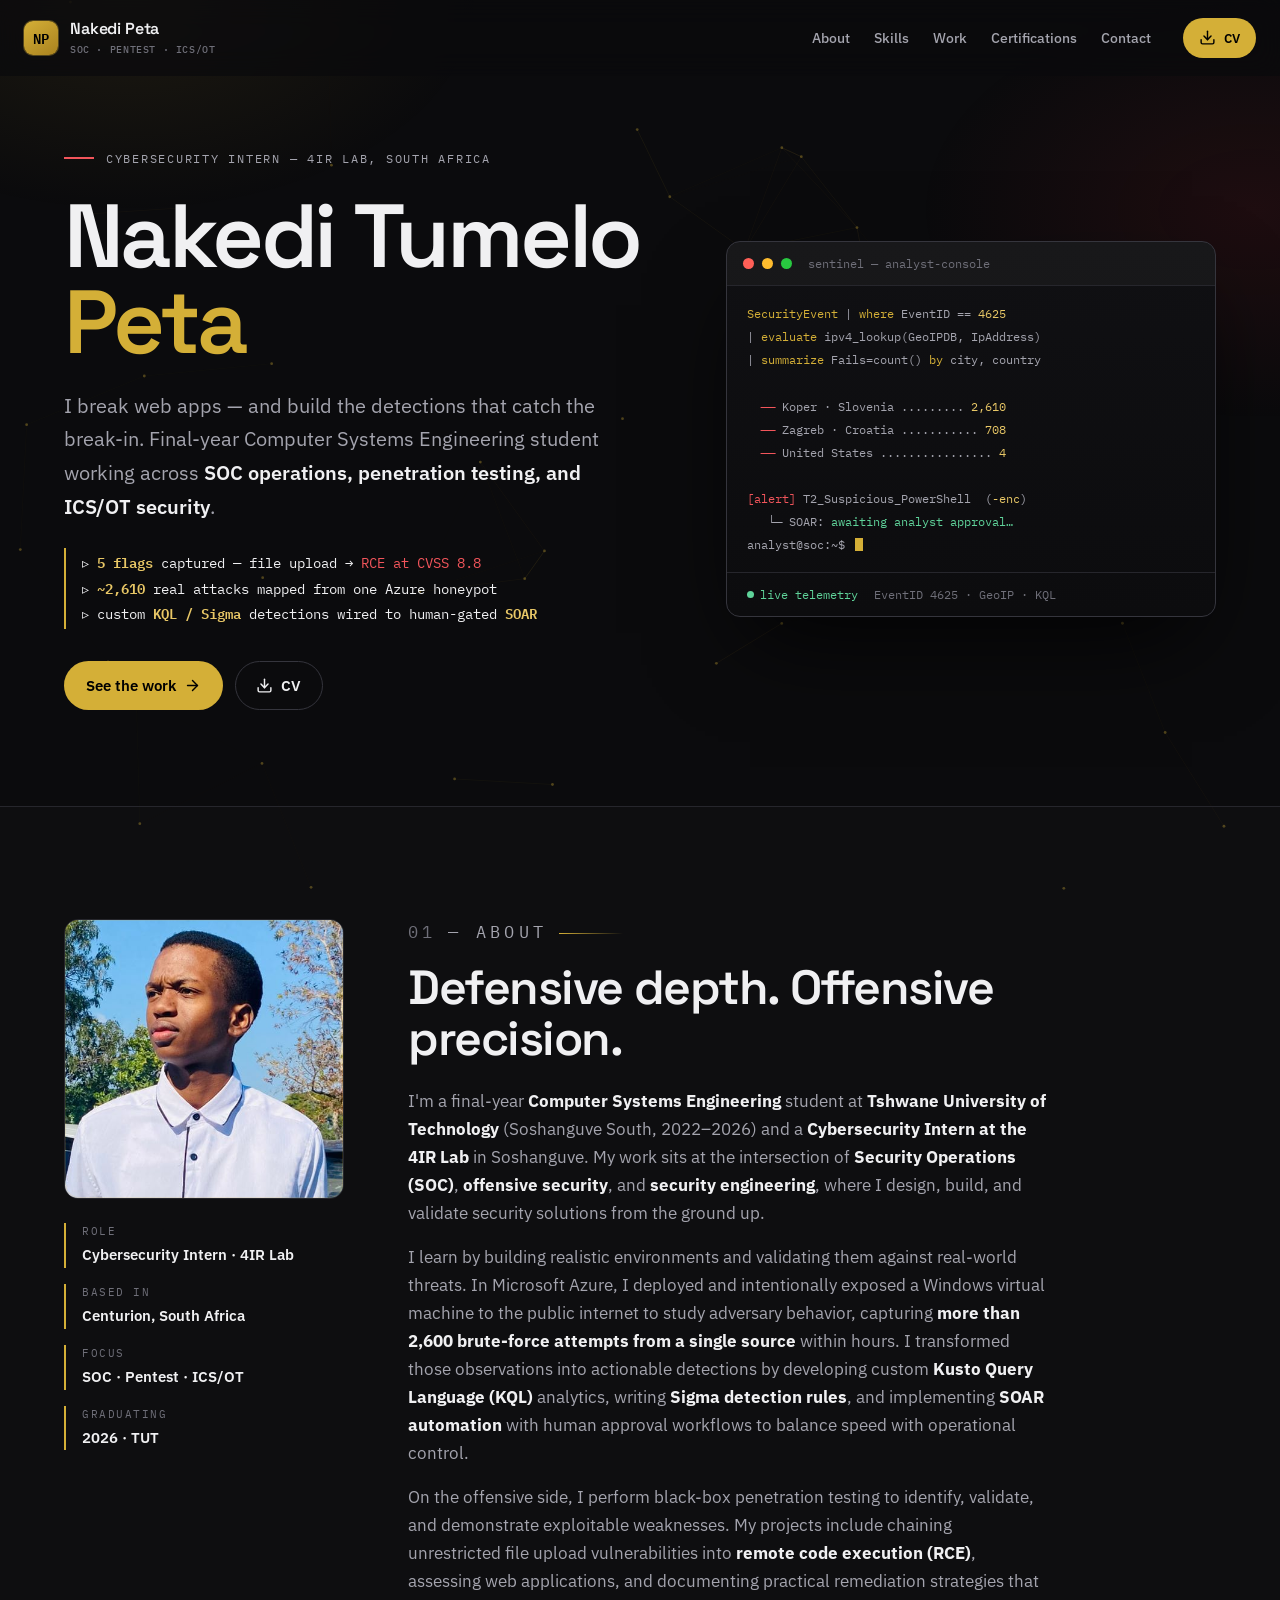
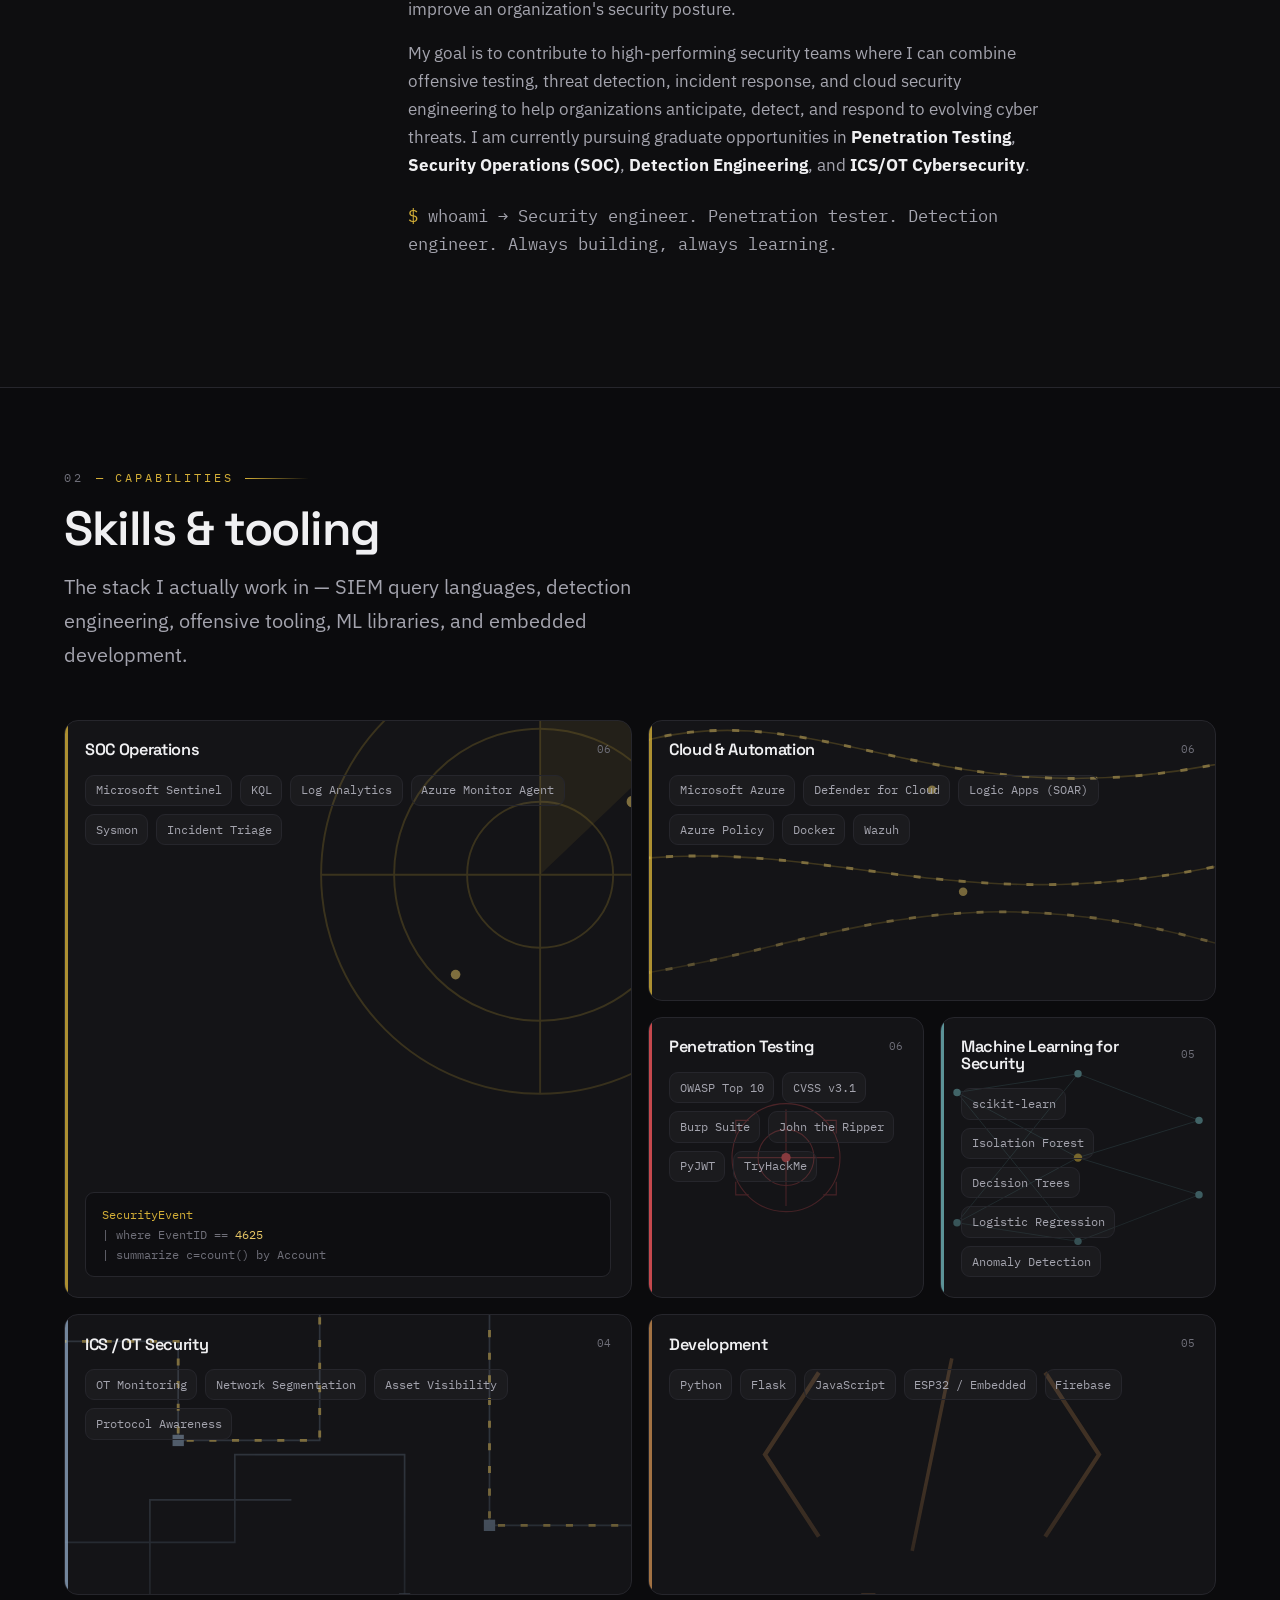
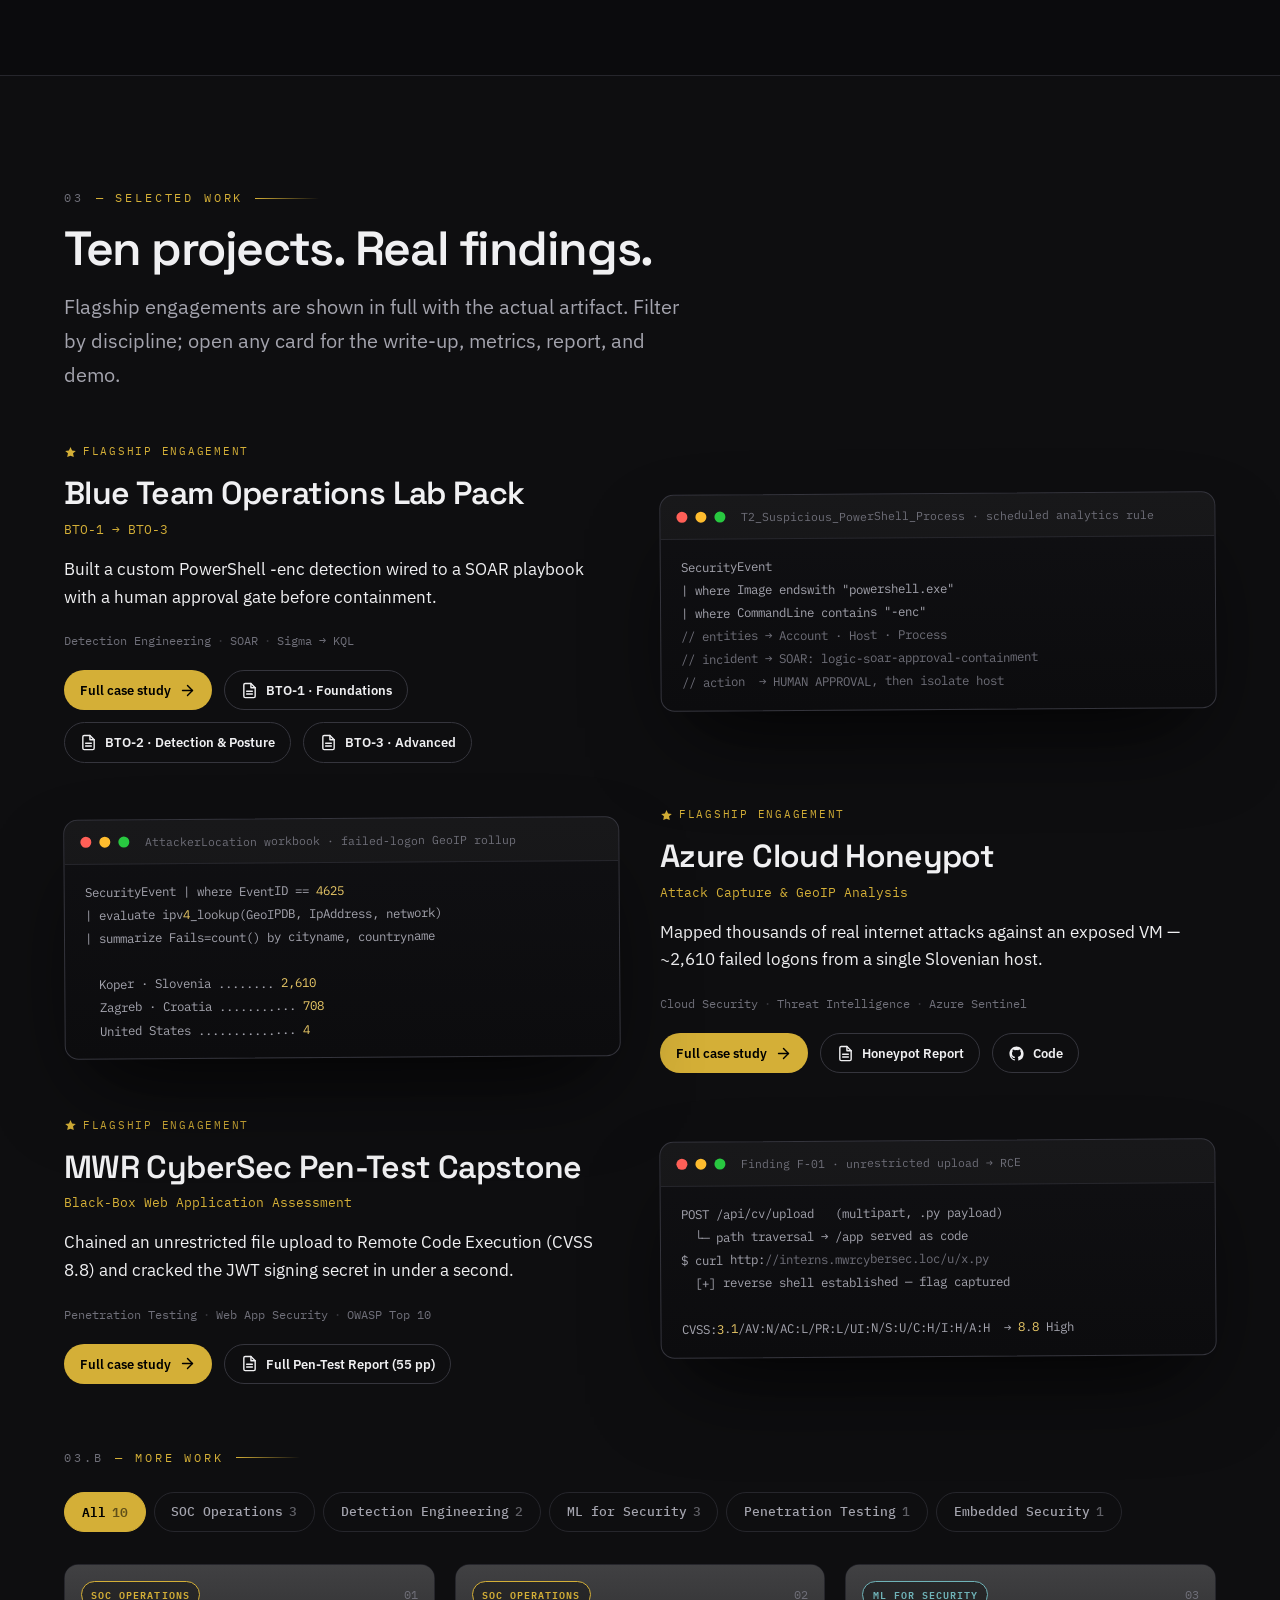
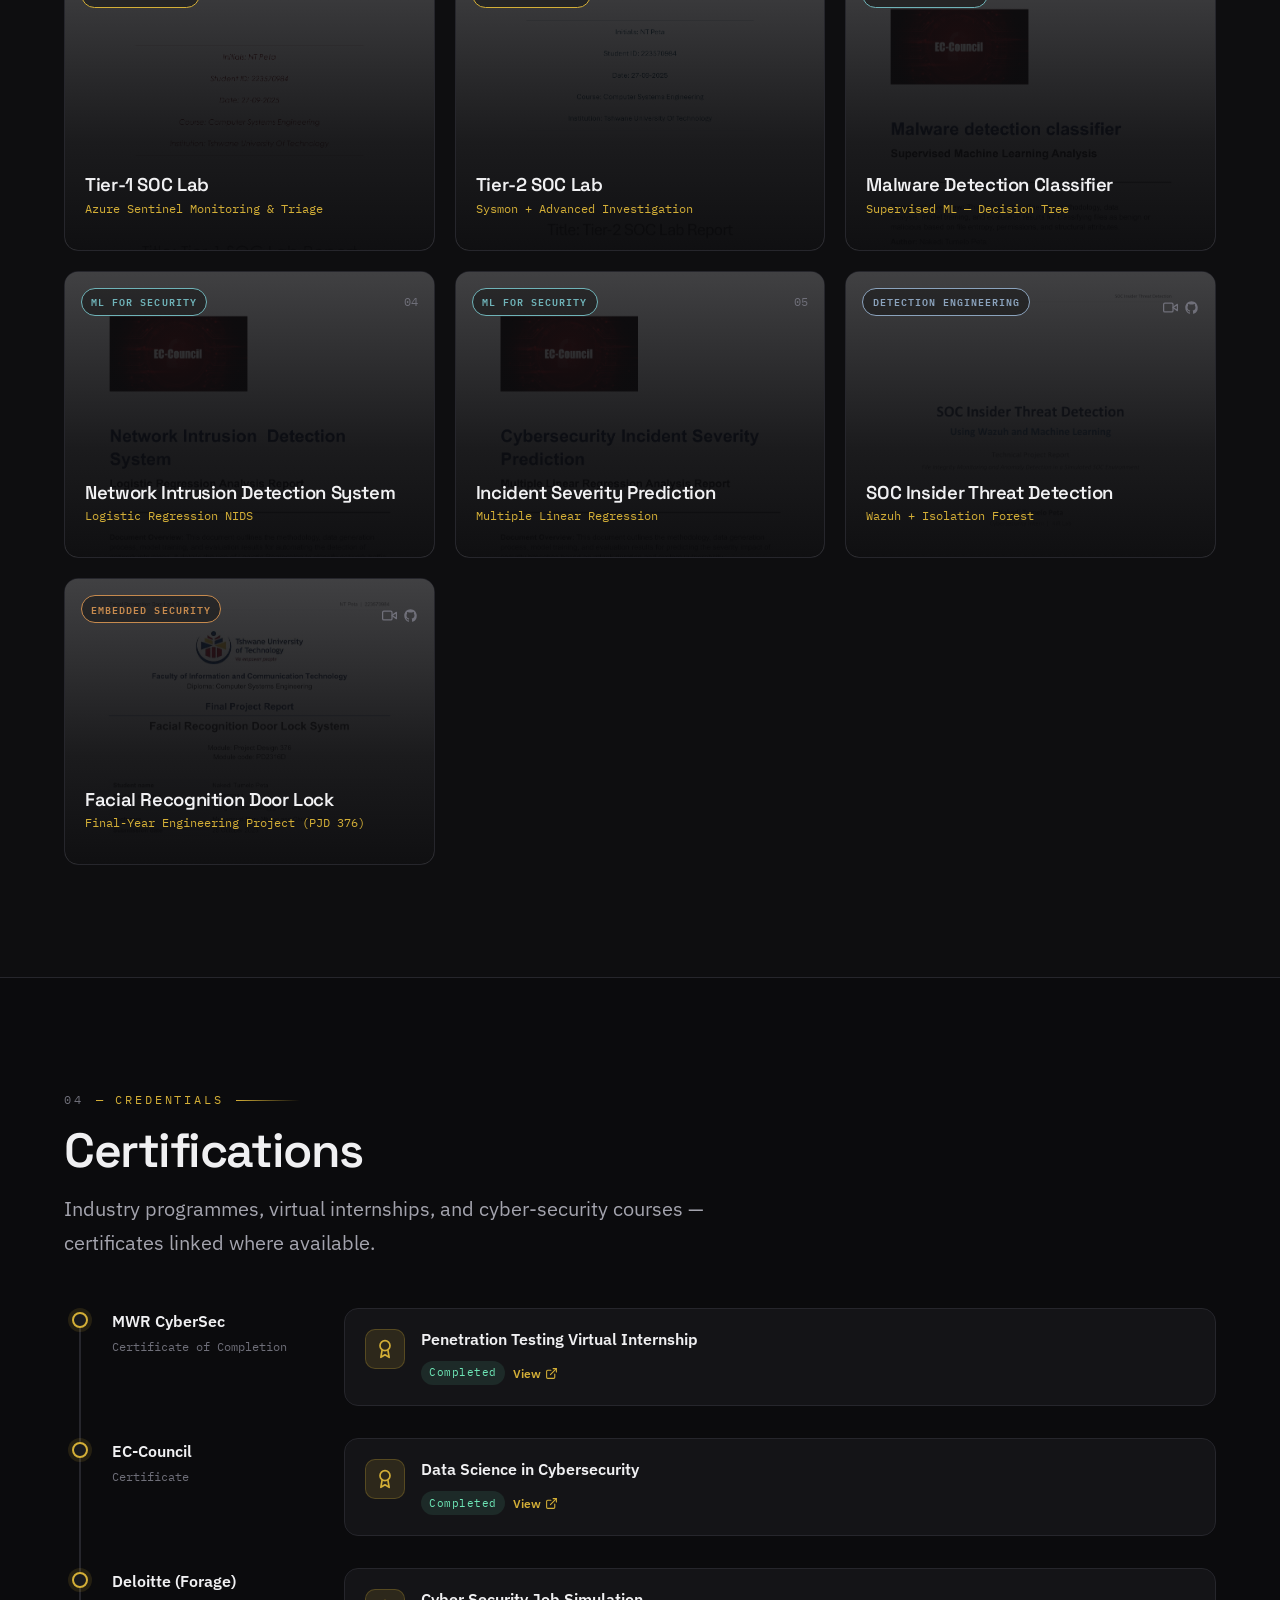
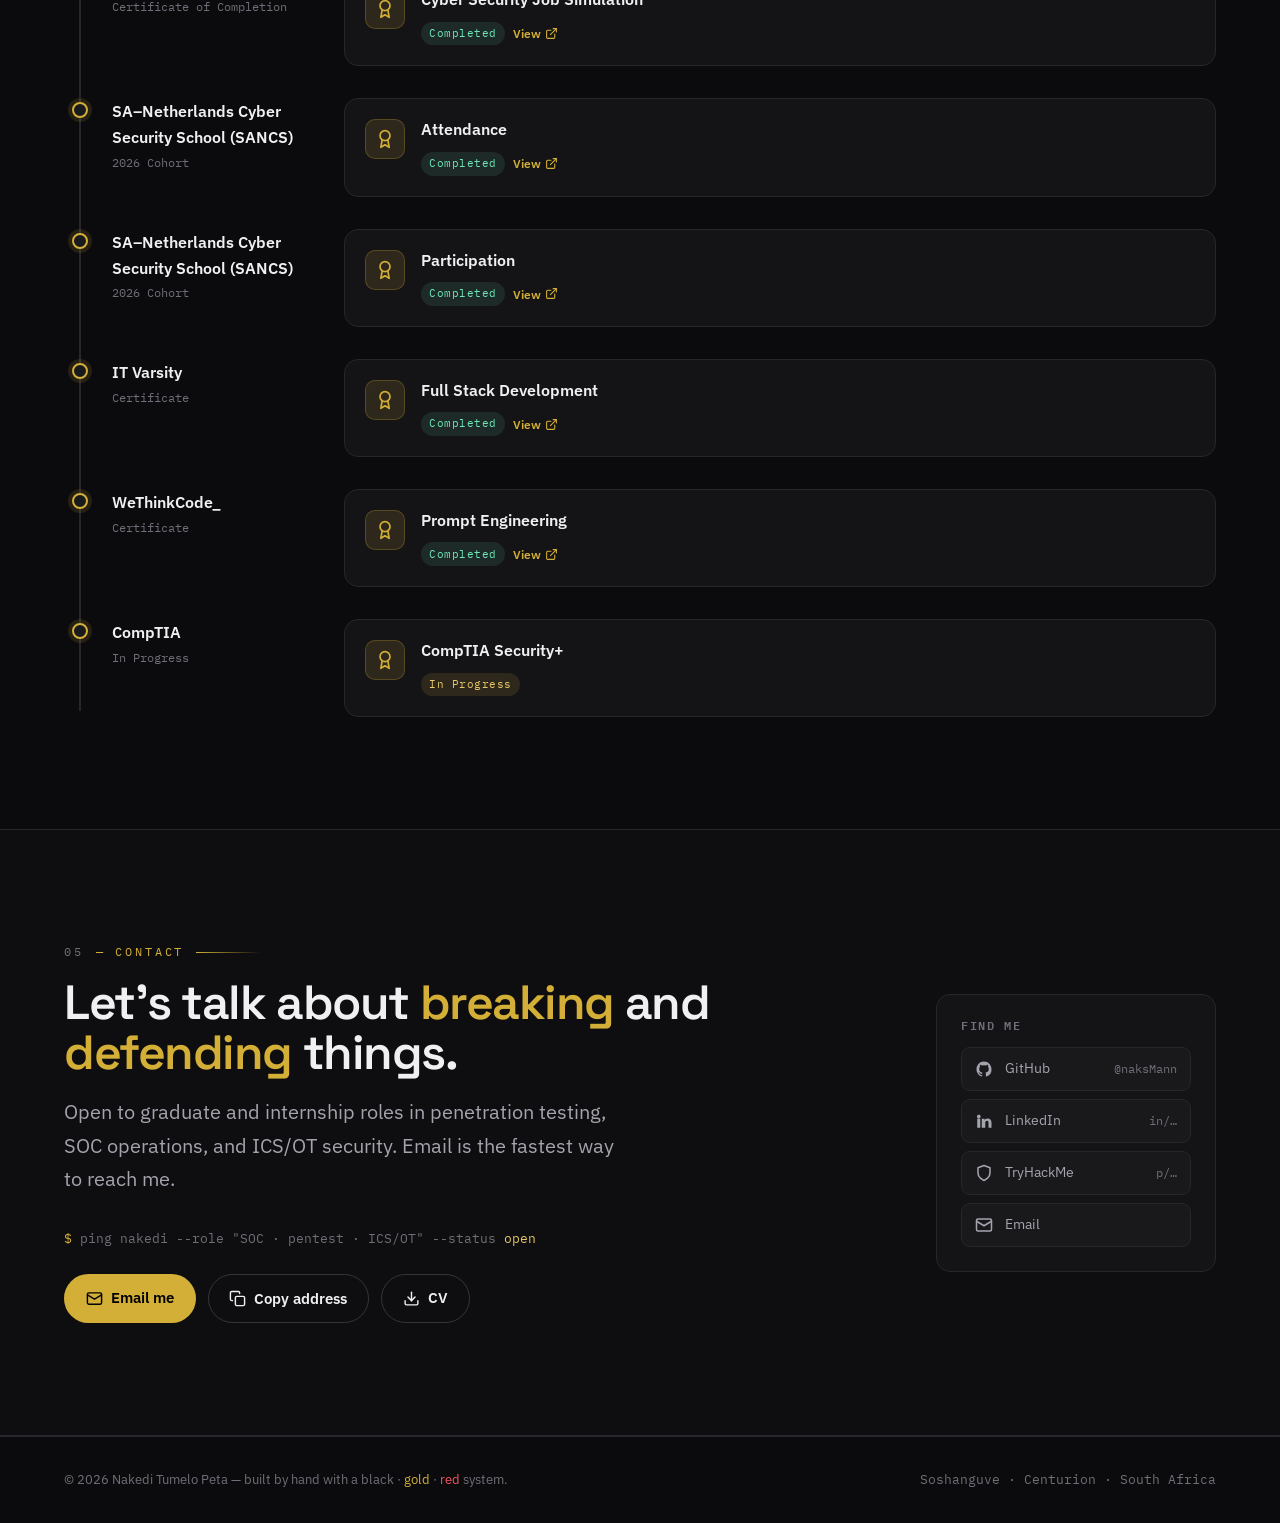
==== commit 364ba7fa: "Fill in real contact details and bust asset caches - CONFIG.email/linkedin/tryhackme now the real va" ====
--- a/index.html
+++ b/index.html
@@ -13,7 +13,7 @@
   <link rel="preconnect" href="https://fonts.googleapis.com" />
   <link rel="preconnect" href="https://fonts.gstatic.com" crossorigin />
   <link href="https://fonts.googleapis.com/css2?family=Space+Grotesk:wght@400;500;600;700&family=IBM+Plex+Sans:wght@300;400;500;600;700&family=IBM+Plex+Mono:wght@400;500;600&display=swap" rel="stylesheet" />
-  <link rel="stylesheet" href="css/styles.css?v=3" />
+  <link rel="stylesheet" href="css/styles.css?v=4" />
 </head>
 <body>
   <a class="skip-link" href="#main">Skip to content</a>
@@ -258,7 +258,7 @@
 
   <div class="toast" id="toast" role="status" aria-live="polite"><svg><use href="#i-check"/></svg> <span id="toastMsg">Copied</span></div>
 
-  <script src="js/data.js?v=2"></script>
-  <script src="js/main.js?v=2"></script>
+  <script src="js/data.js?v=4"></script>
+  <script src="js/main.js?v=4"></script>
 </body>
 </html>
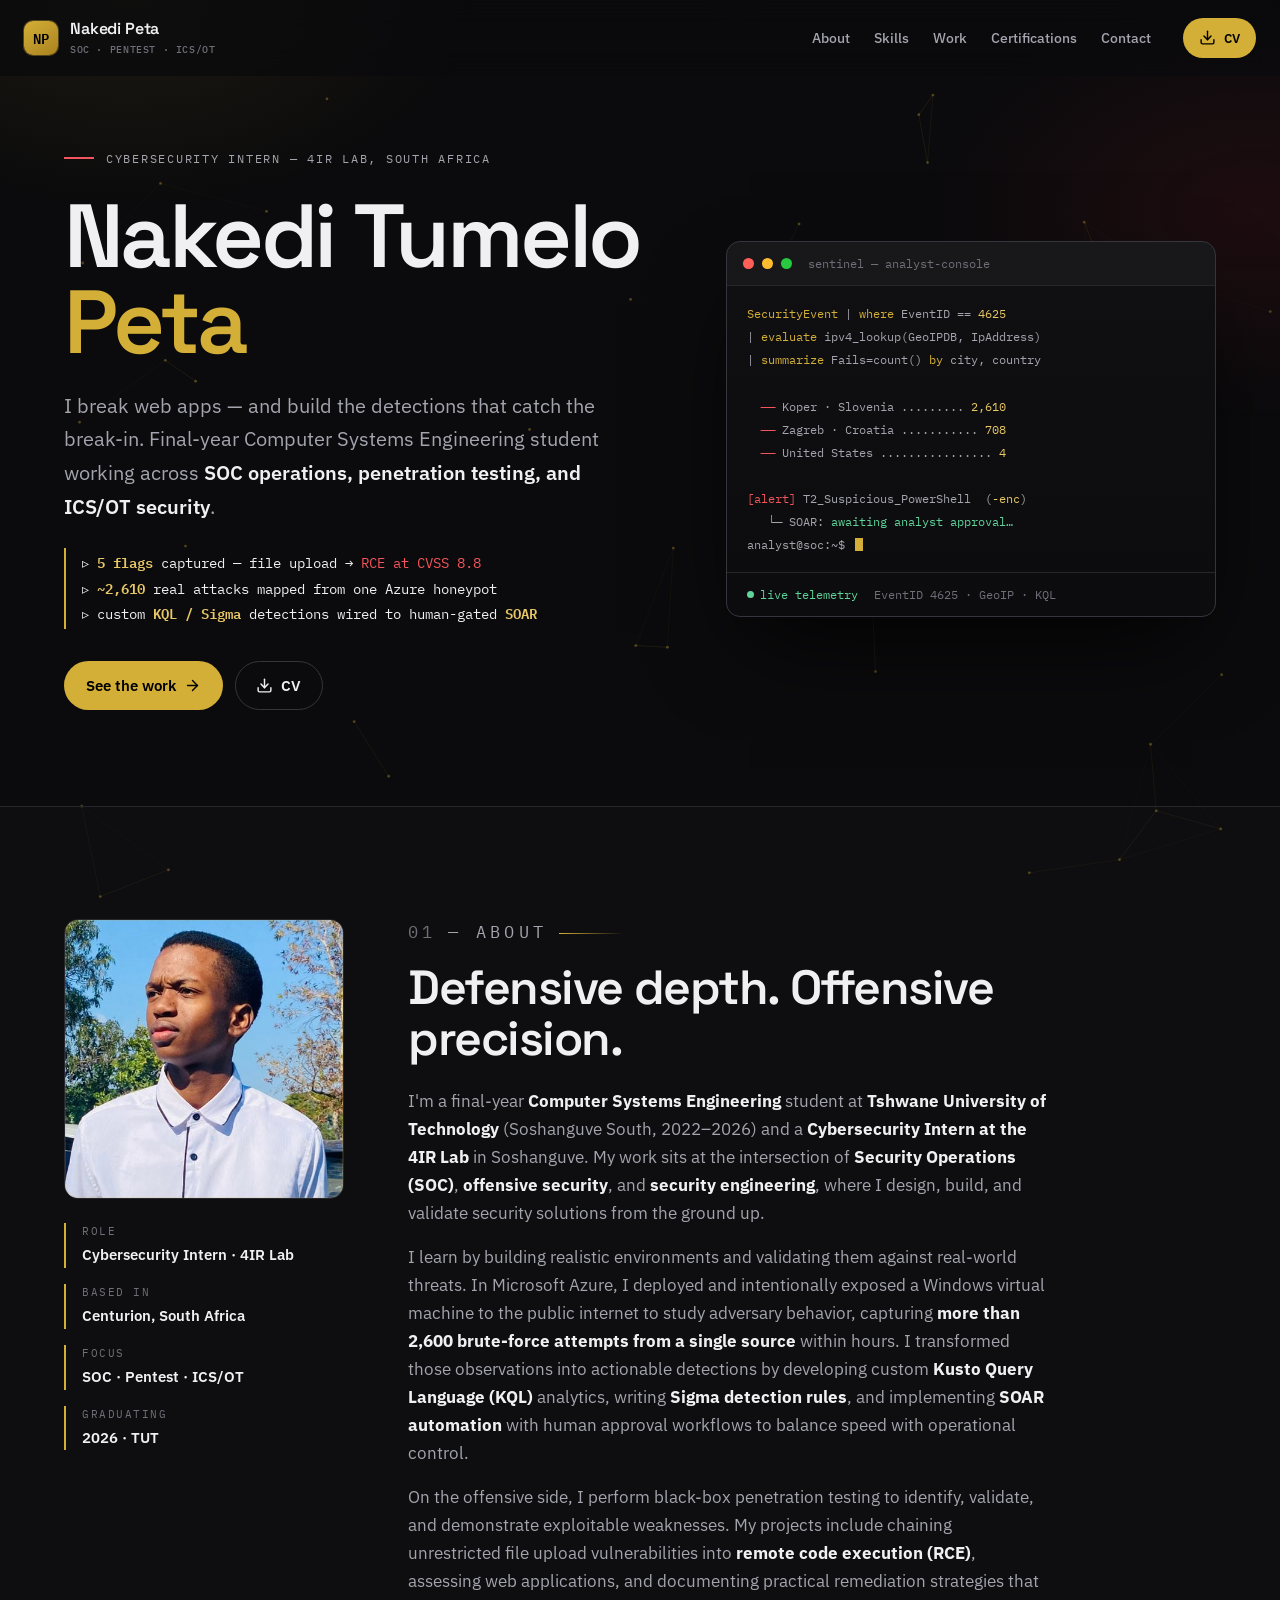
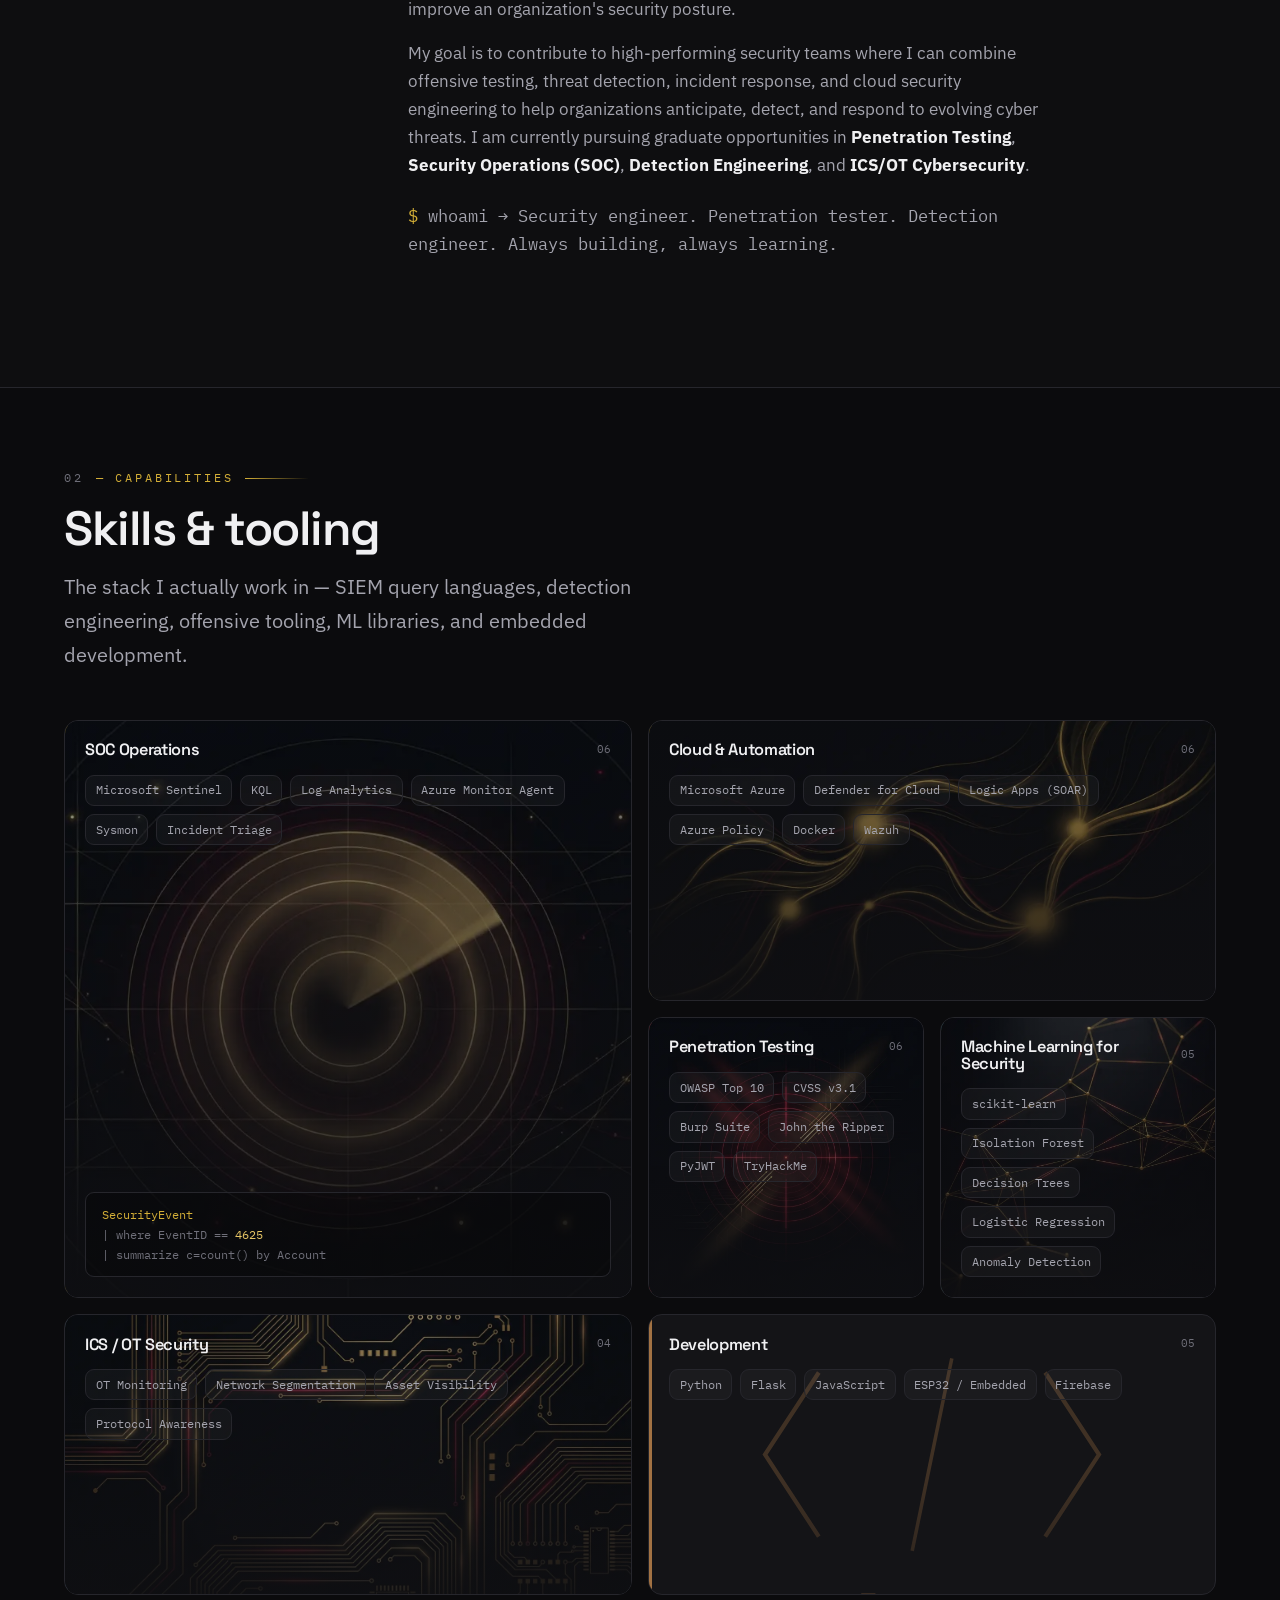
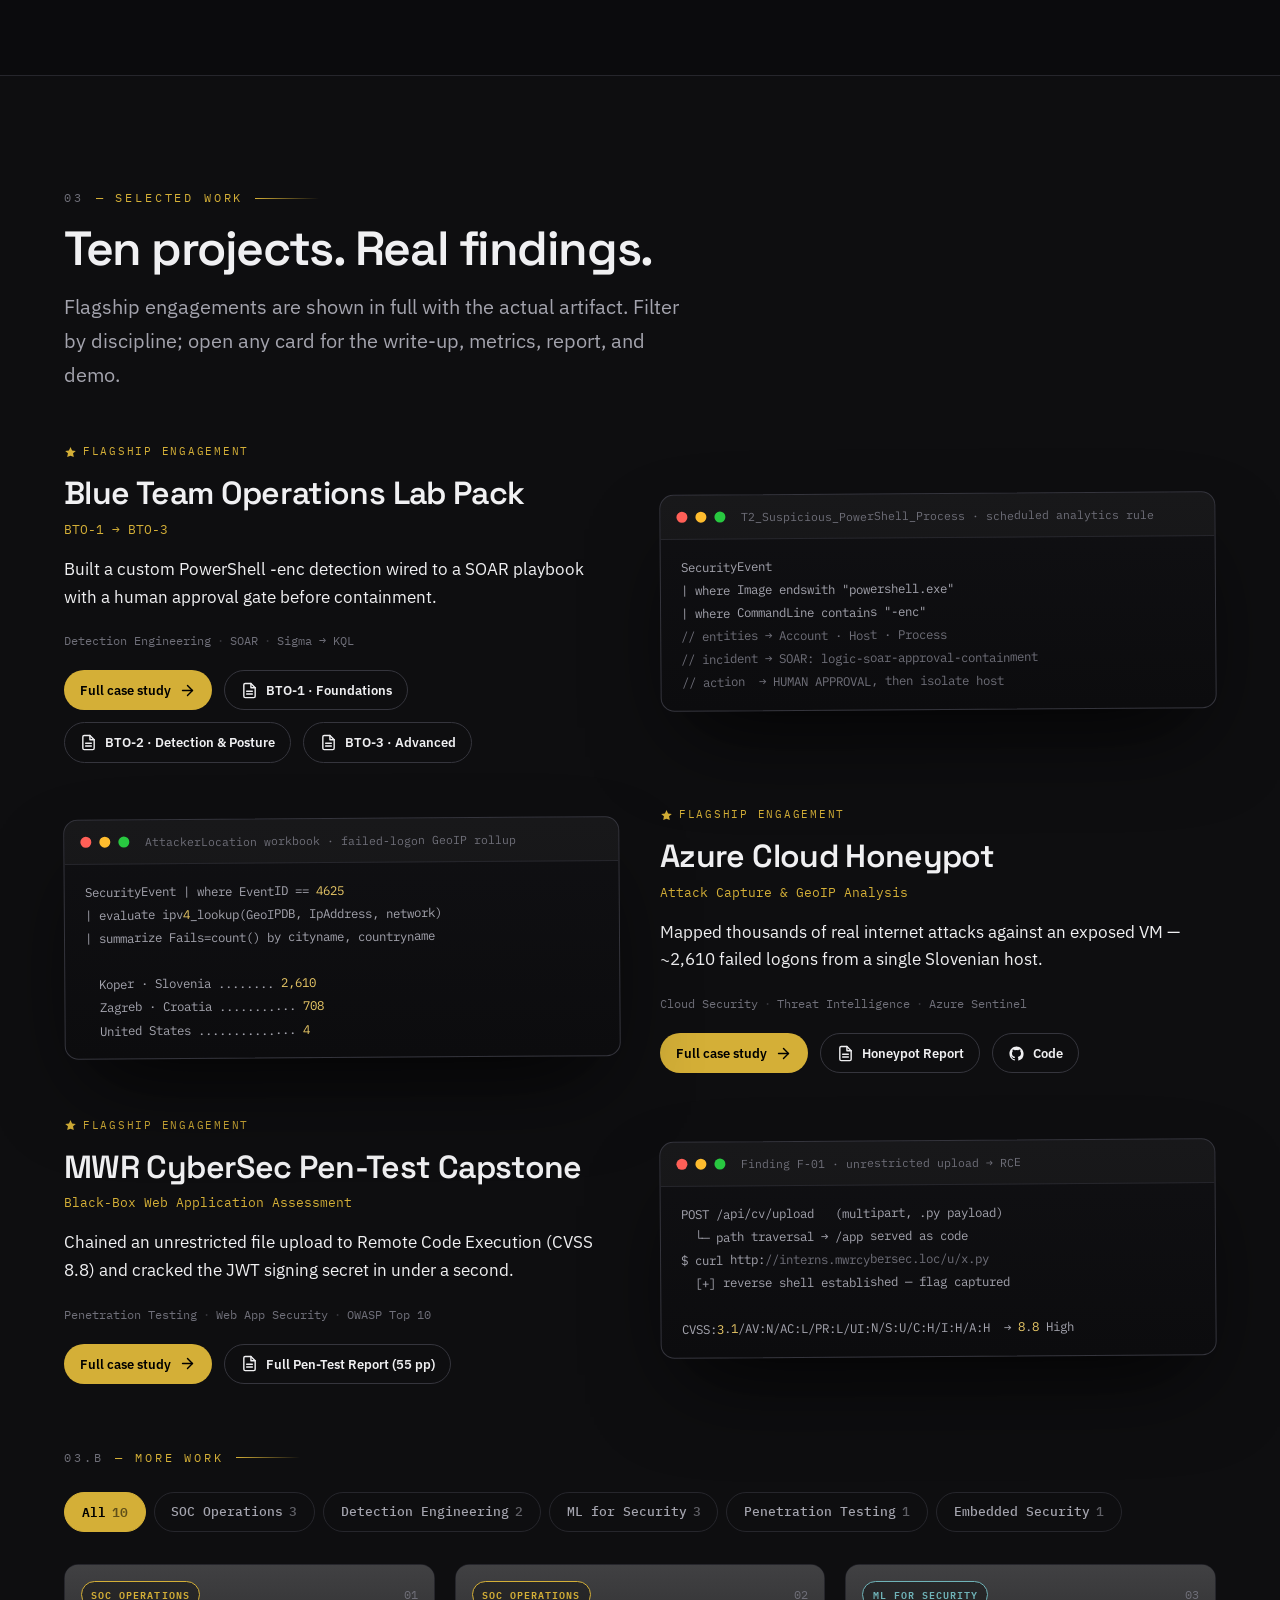
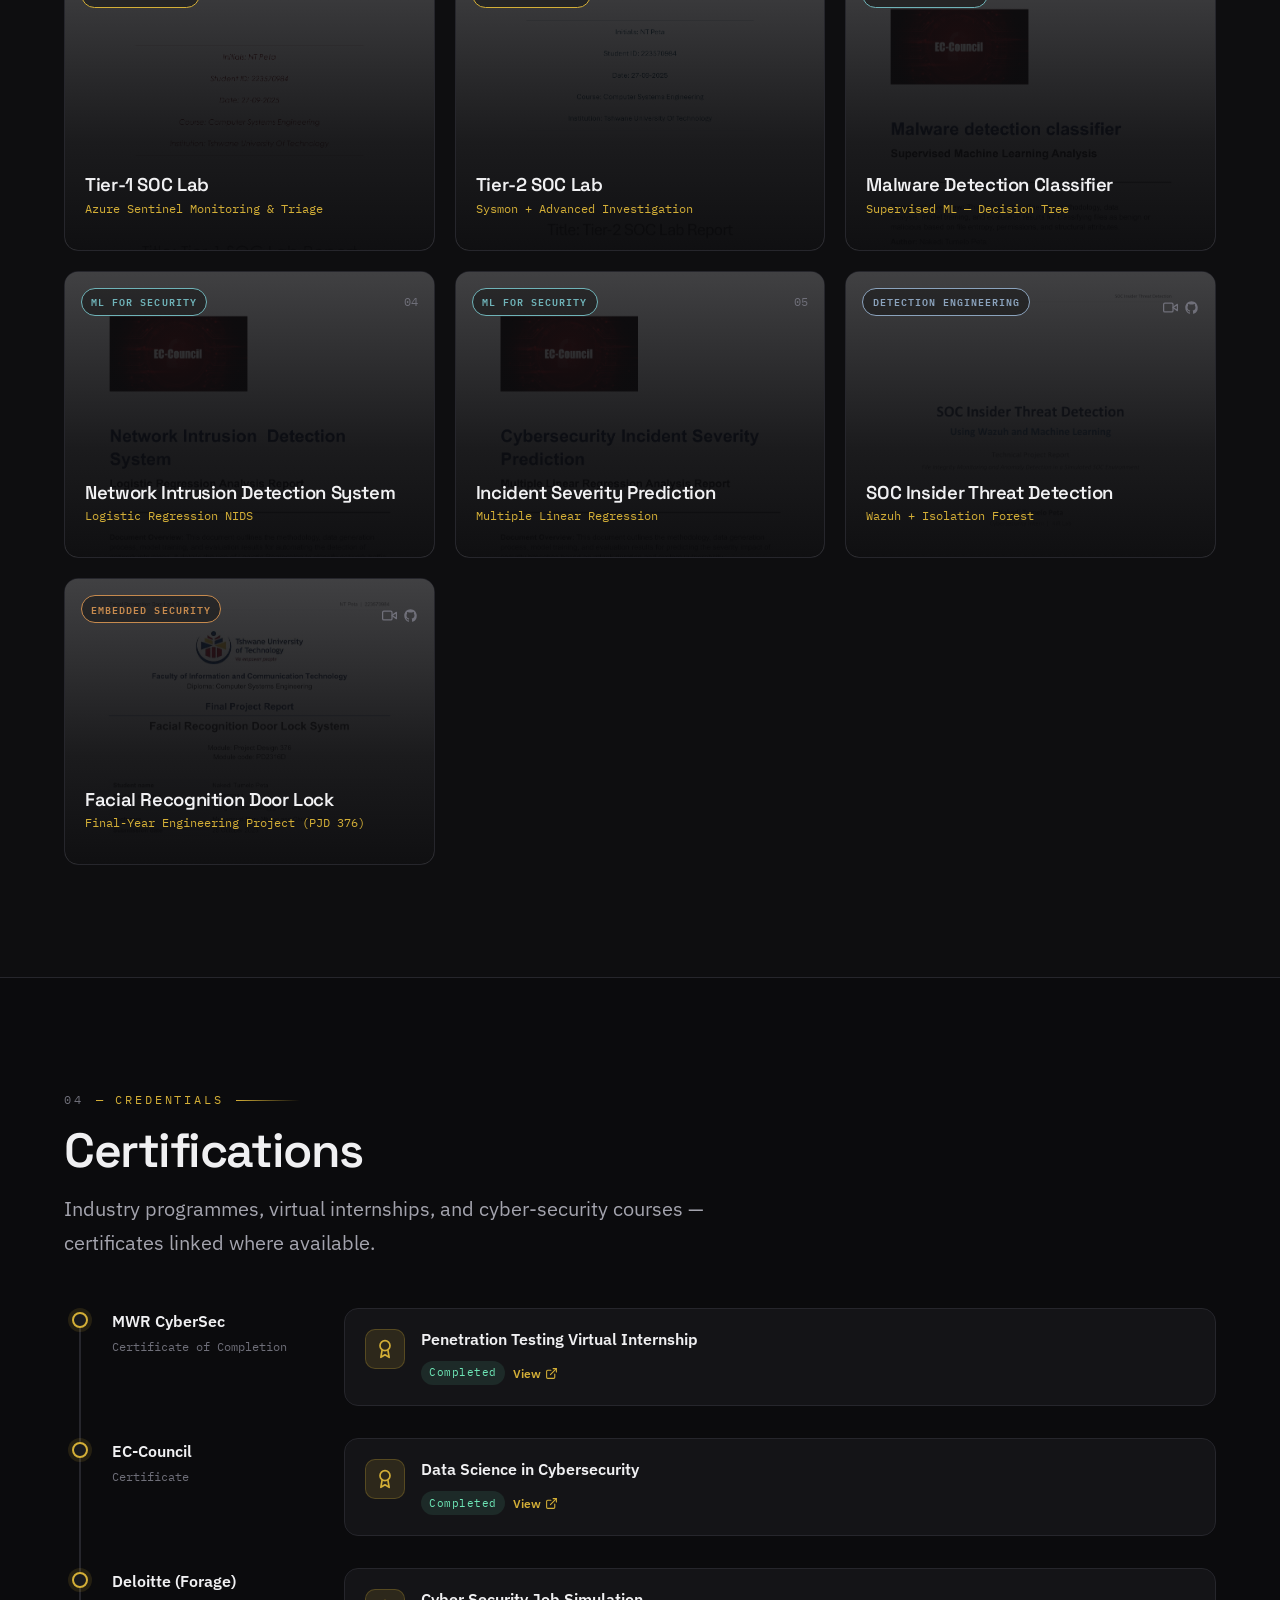
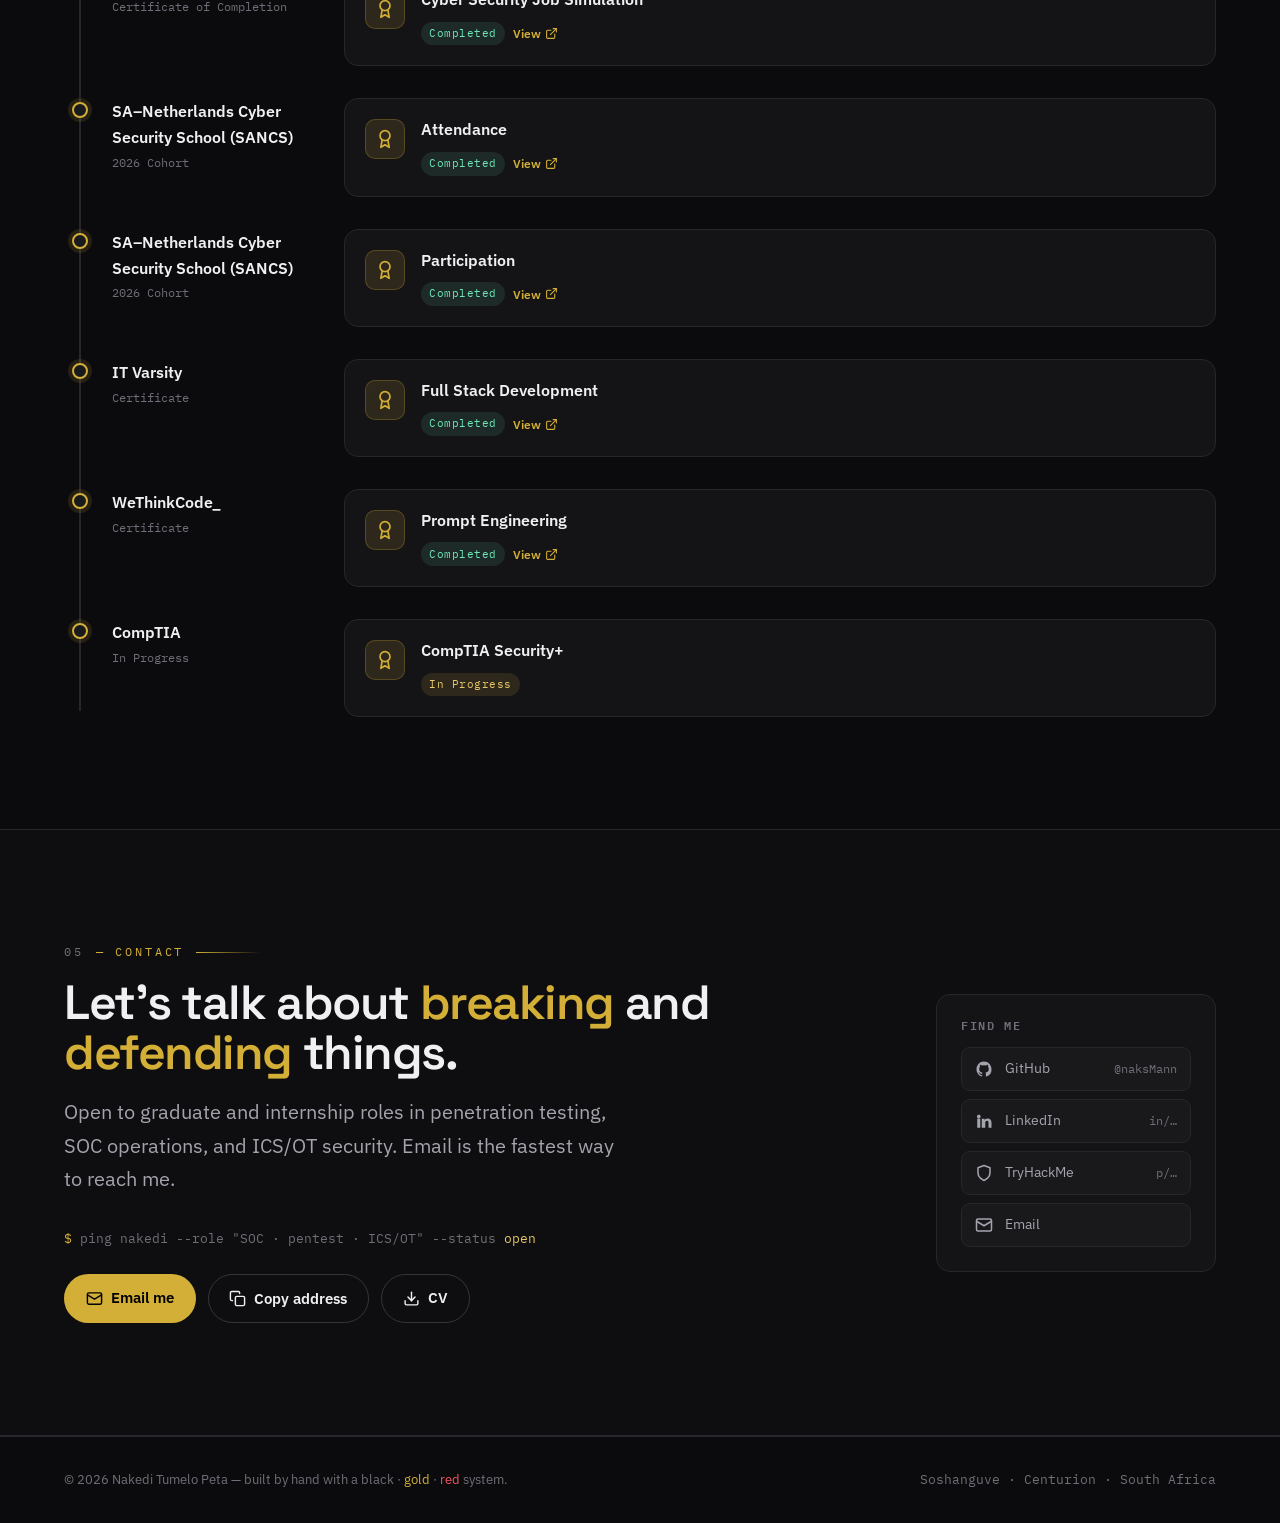
==== commit 0eb0adea: "Add Higgsfield-generated Skills tile backgrounds - 5 AI backgrounds (SOC radar, cloud data-flow, pen" ====
--- a/index.html
+++ b/index.html
@@ -13,7 +13,7 @@
   <link rel="preconnect" href="https://fonts.googleapis.com" />
   <link rel="preconnect" href="https://fonts.gstatic.com" crossorigin />
   <link href="https://fonts.googleapis.com/css2?family=Space+Grotesk:wght@400;500;600;700&family=IBM+Plex+Sans:wght@300;400;500;600;700&family=IBM+Plex+Mono:wght@400;500;600&display=swap" rel="stylesheet" />
-  <link rel="stylesheet" href="css/styles.css?v=4" />
+  <link rel="stylesheet" href="css/styles.css?v=5" />
 </head>
 <body>
   <a class="skip-link" href="#main">Skip to content</a>
@@ -258,7 +258,7 @@
 
   <div class="toast" id="toast" role="status" aria-live="polite"><svg><use href="#i-check"/></svg> <span id="toastMsg">Copied</span></div>
 
-  <script src="js/data.js?v=4"></script>
-  <script src="js/main.js?v=4"></script>
+  <script src="js/data.js?v=5"></script>
+  <script src="js/main.js?v=5"></script>
 </body>
 </html>
--- a/css/styles.css
+++ b/css/styles.css
@@ -235,6 +235,15 @@
 .bgscan{ animation:bgscan 4.5s ease-in-out infinite; }
 .bgdrift{ animation:bgdrift 7s ease-in-out infinite; }
 @media (prefers-reduced-motion: reduce){ .bgflow,.bgpulse,.bgpulse2,.bgsweep,.bgscan,.bgdrift{ animation:none; } }
+
+/* Higgsfield image backgrounds — dark scrim keeps text legible, slow drift + hover brighten */
+.btile__bg--img{ opacity:1; -webkit-mask-image:none; mask-image:none; overflow:hidden; }
+.btile__bg--img img{ width:100%; height:100%; object-fit:cover; display:block; animation:bgken 24s ease-in-out infinite; }
+.btile__bg--img::after{ content:""; position:absolute; inset:0; background:linear-gradient(180deg, rgba(15,15,18,.32) 0%, rgba(15,15,18,.66) 62%, rgba(15,15,18,.88) 100%); transition:background var(--dur) var(--ease); }
+.btile:hover .btile__bg--img{ opacity:1; transform:none; }
+.btile:hover .btile__bg--img::after{ background:linear-gradient(180deg, rgba(15,15,18,.14) 0%, rgba(15,15,18,.5) 62%, rgba(15,15,18,.8) 100%); }
+@keyframes bgken{ 0%,100%{ transform:scale(1.04) translate(0,0); } 50%{ transform:scale(1.09) translate(-1.5%,-1%); } }
+@media (prefers-reduced-motion: reduce){ .btile__bg--img img{ animation:none; } }
 @media (max-width:900px){ .bento{ grid-template-columns:repeat(2,1fr); } .btile--xl{ grid-column:span 2; grid-row:span 1; } .btile--wide{ grid-column:span 2; } .btile--tall{ grid-row:span 1; } }
 @media (max-width:560px){ .bento{ grid-template-columns:1fr; } .btile--xl,.btile--wide,.btile--tall{ grid-column:span 1; } }
 
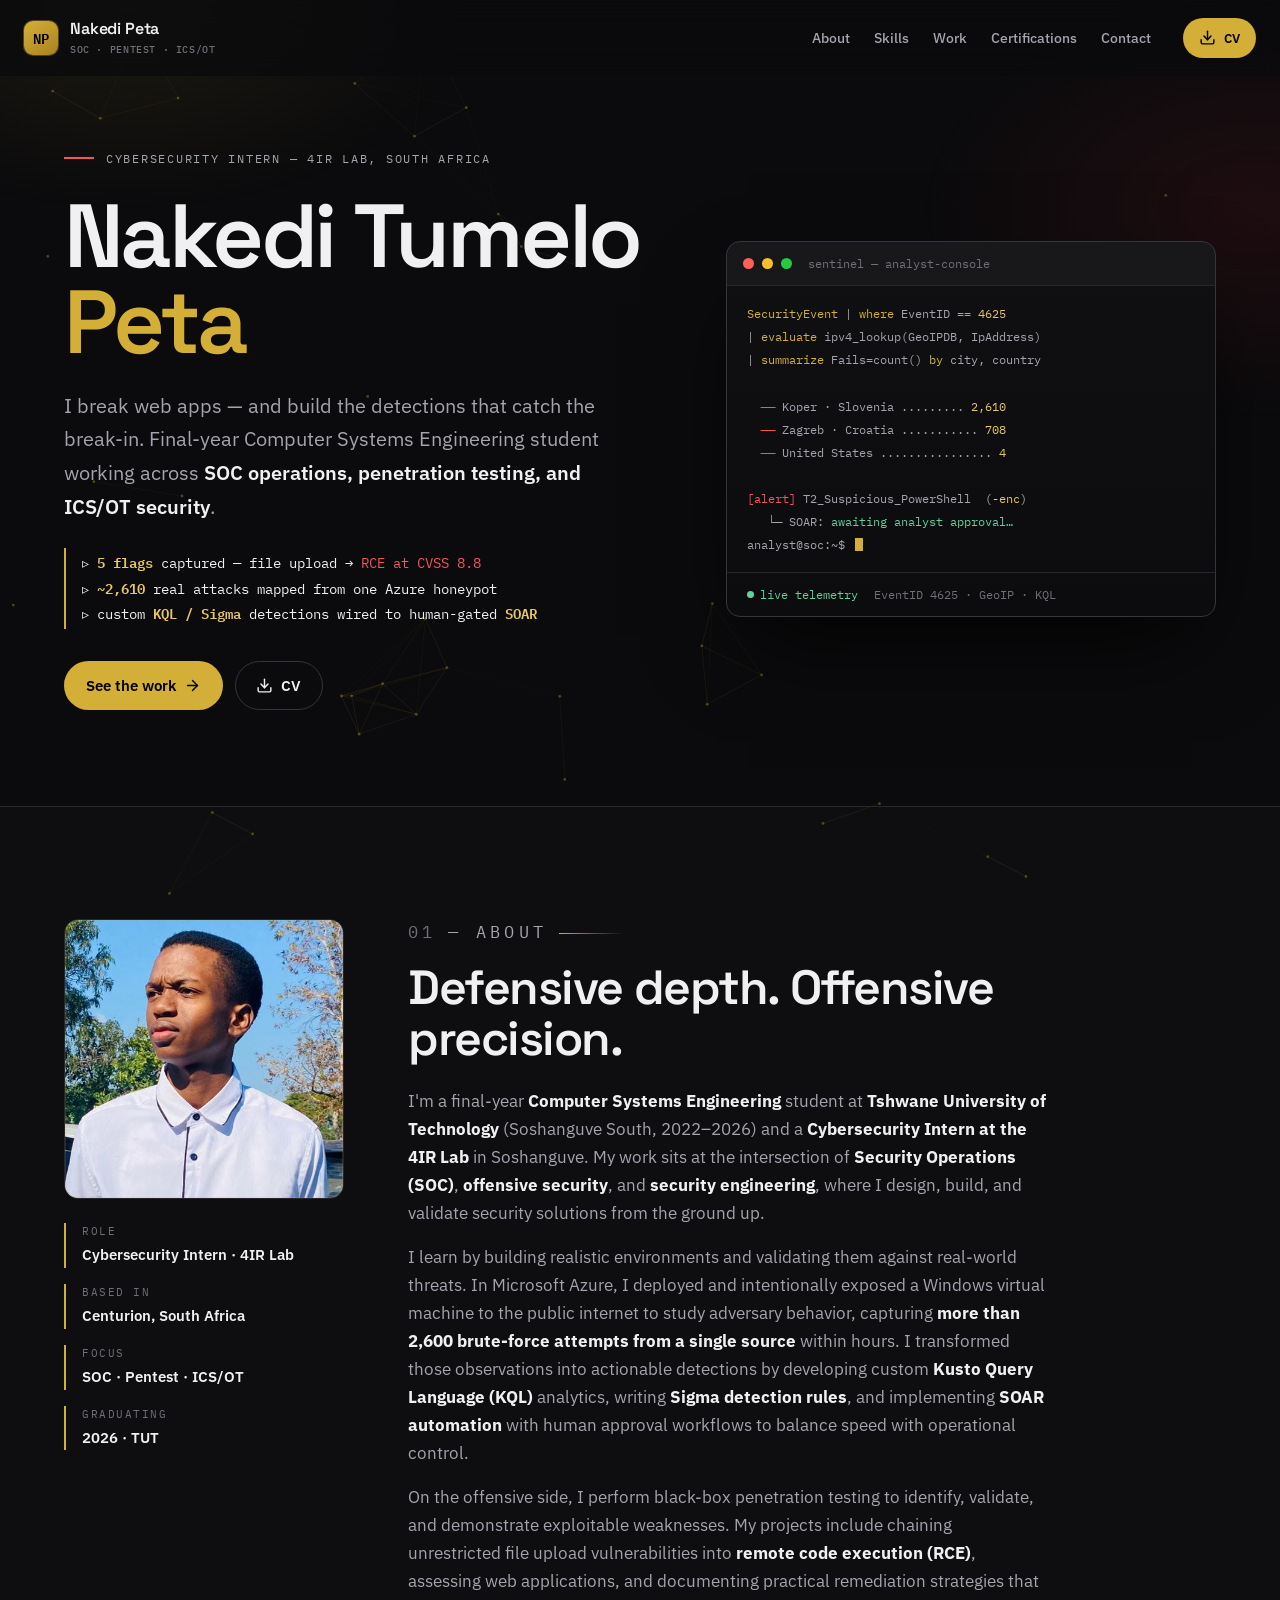
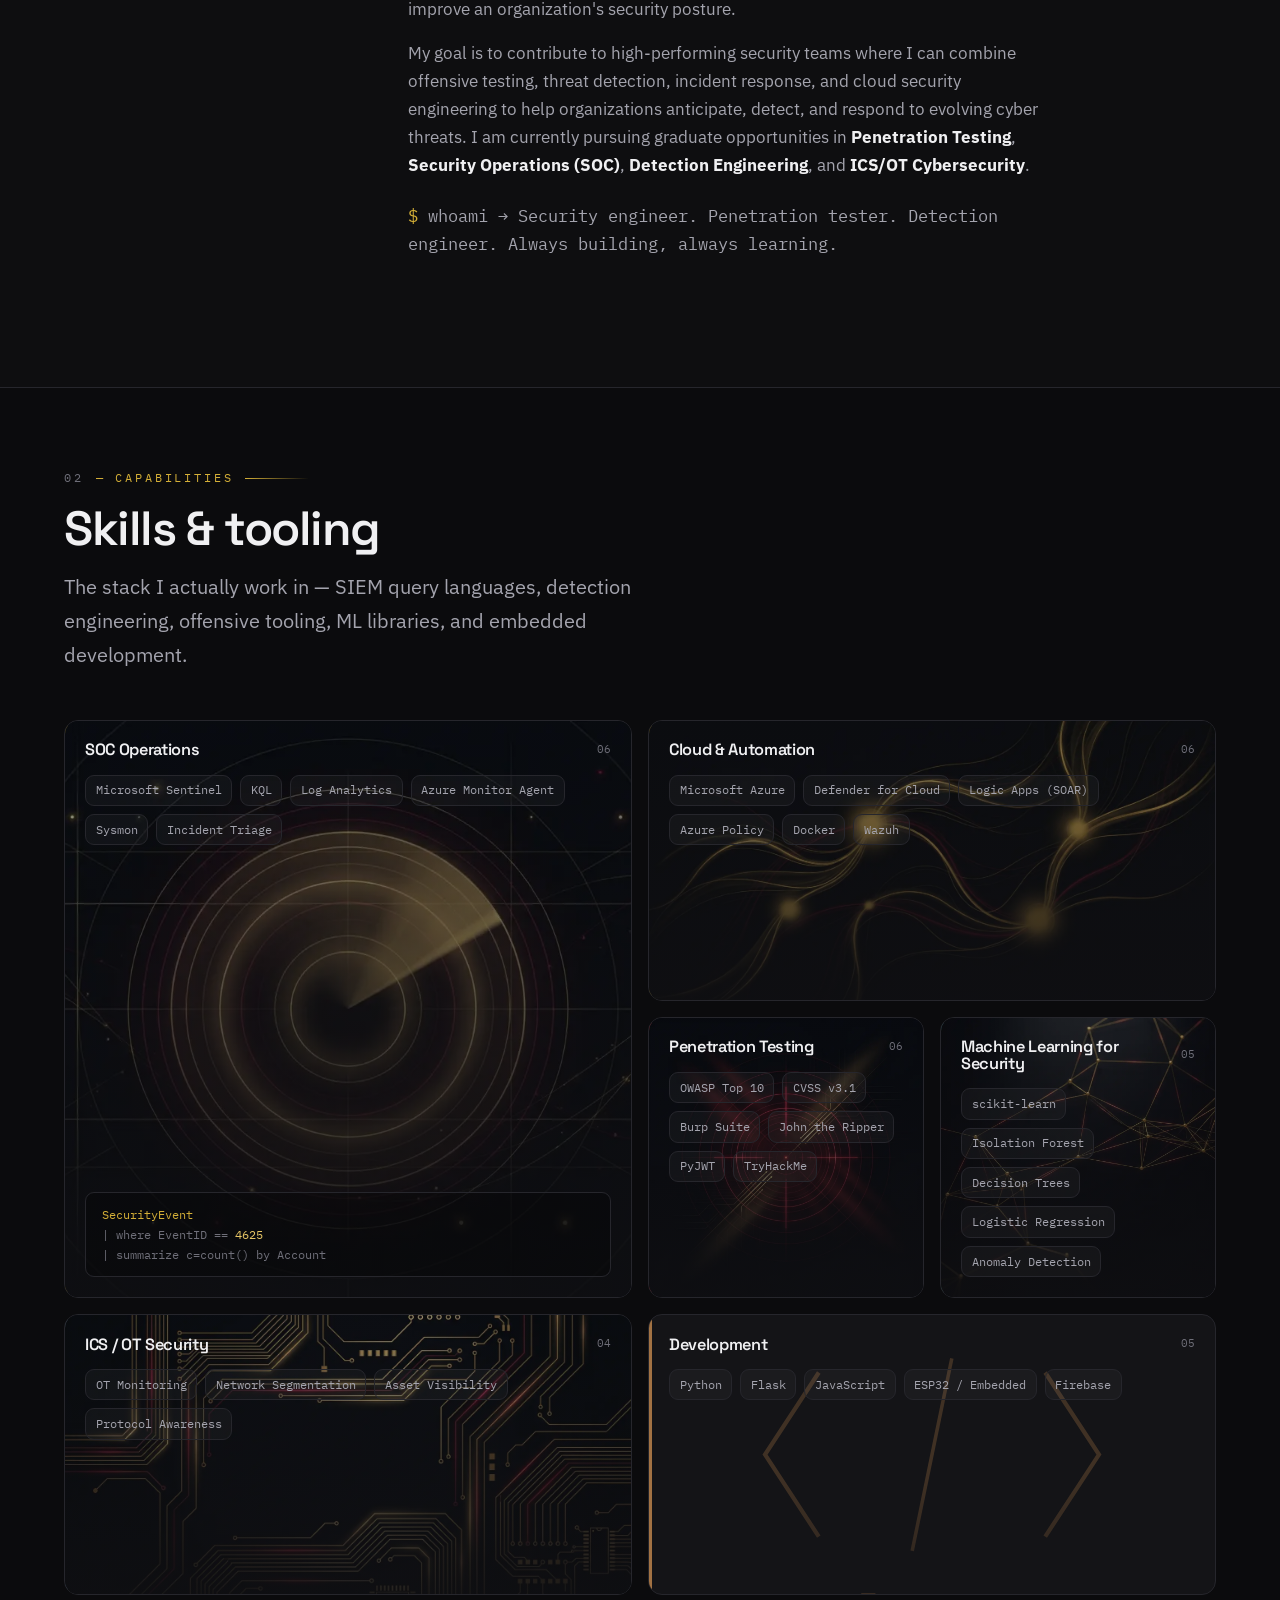
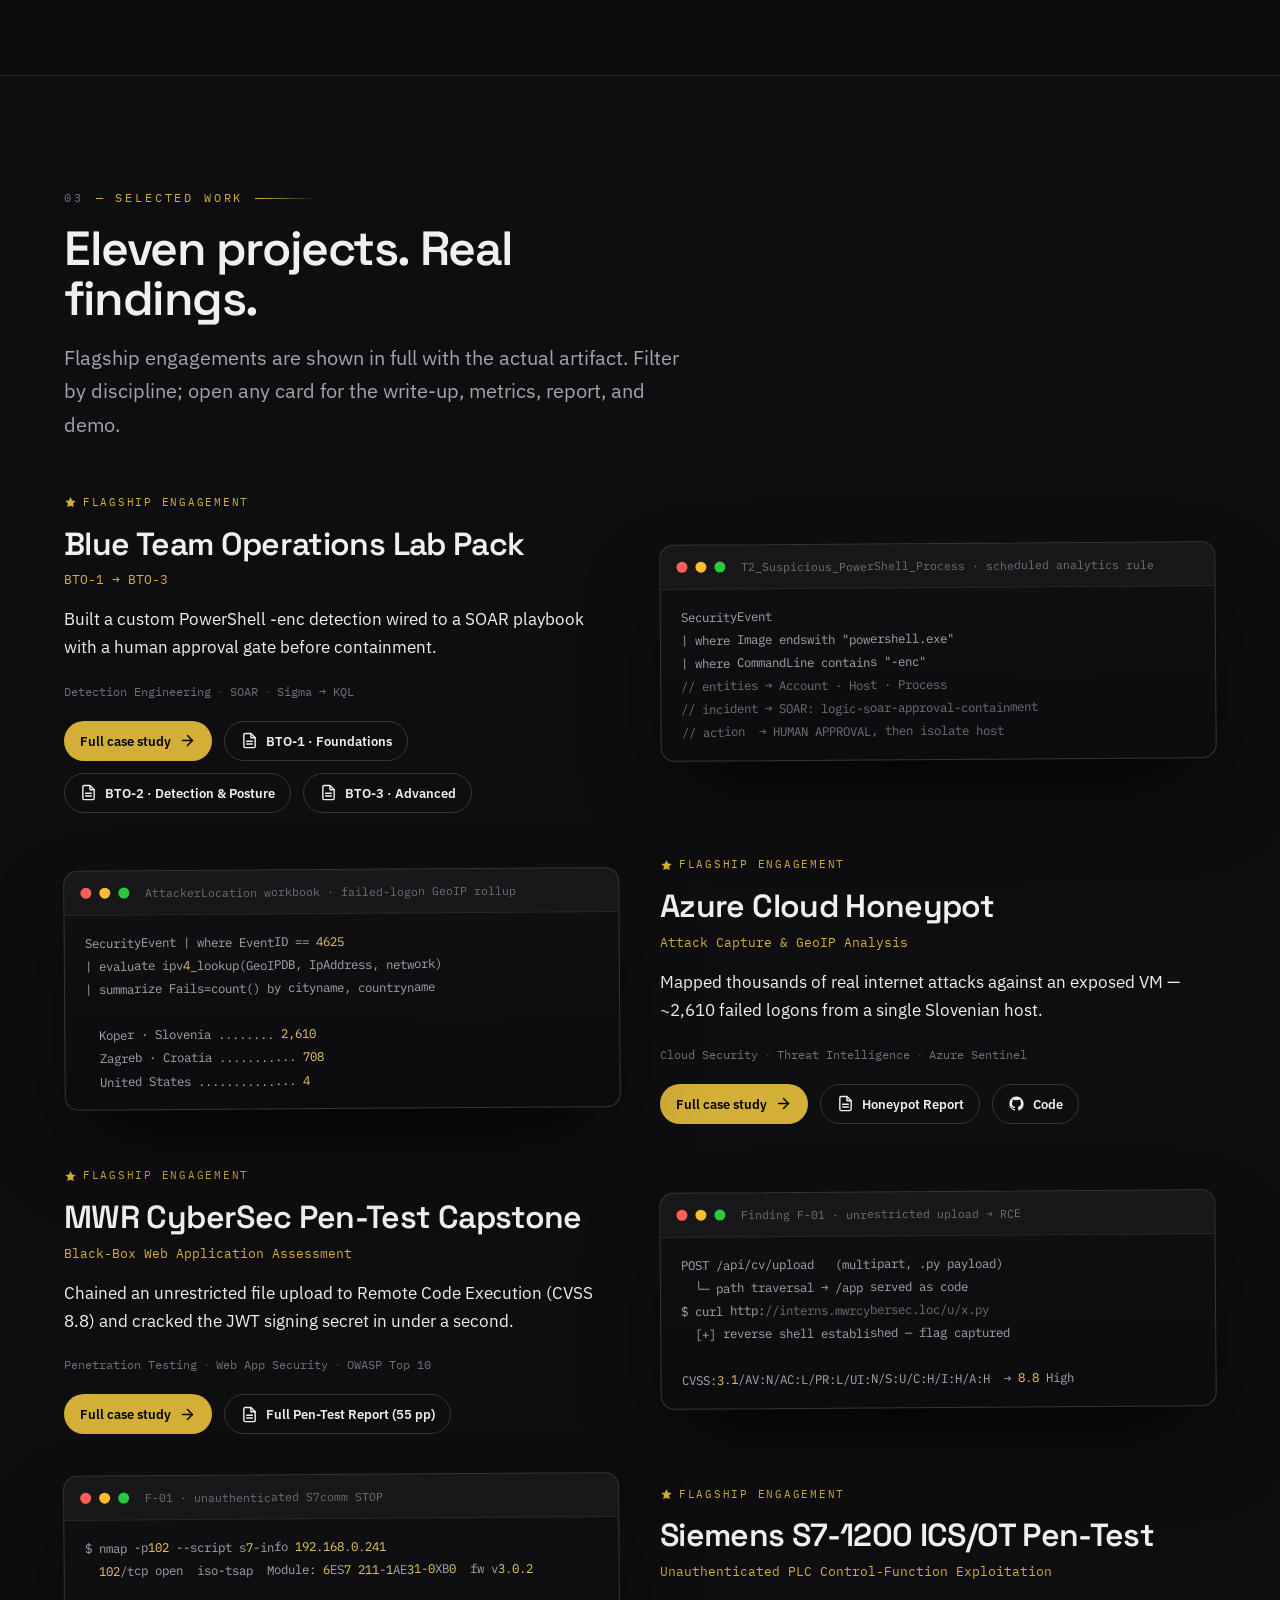
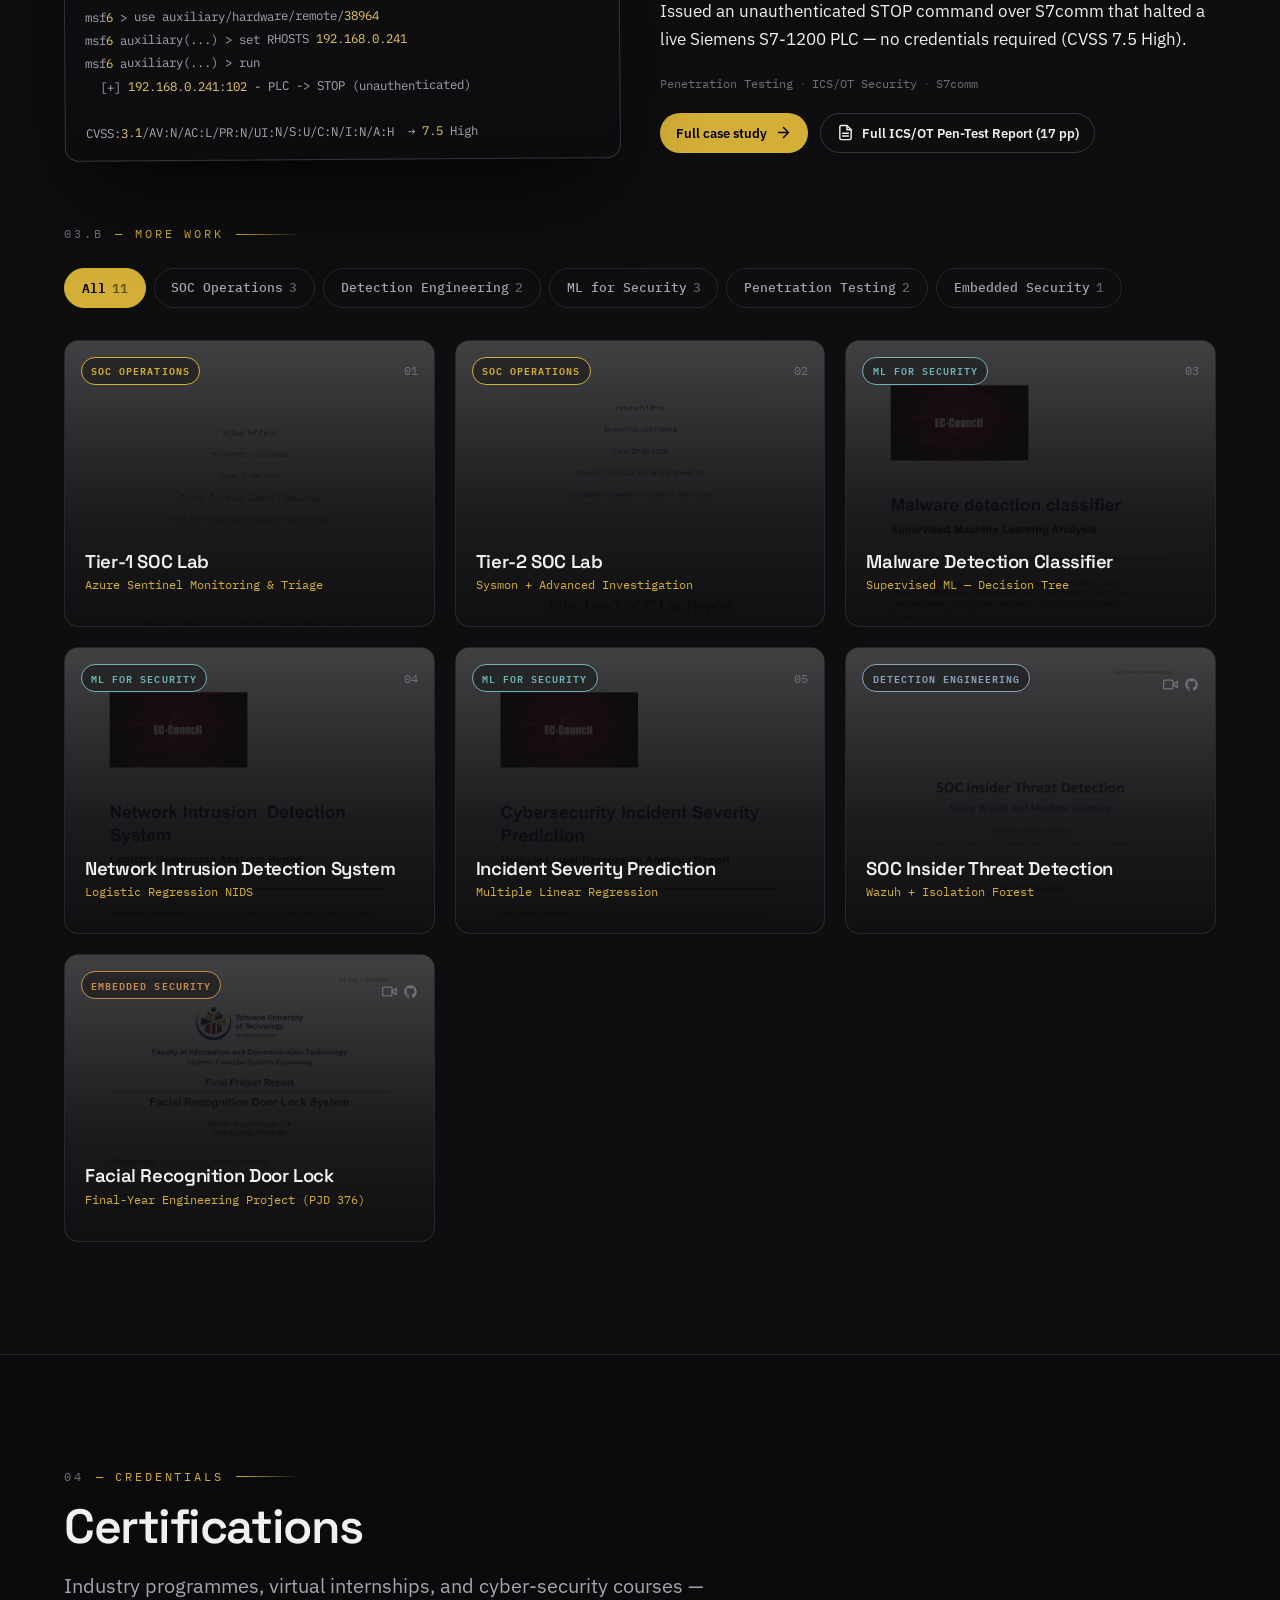
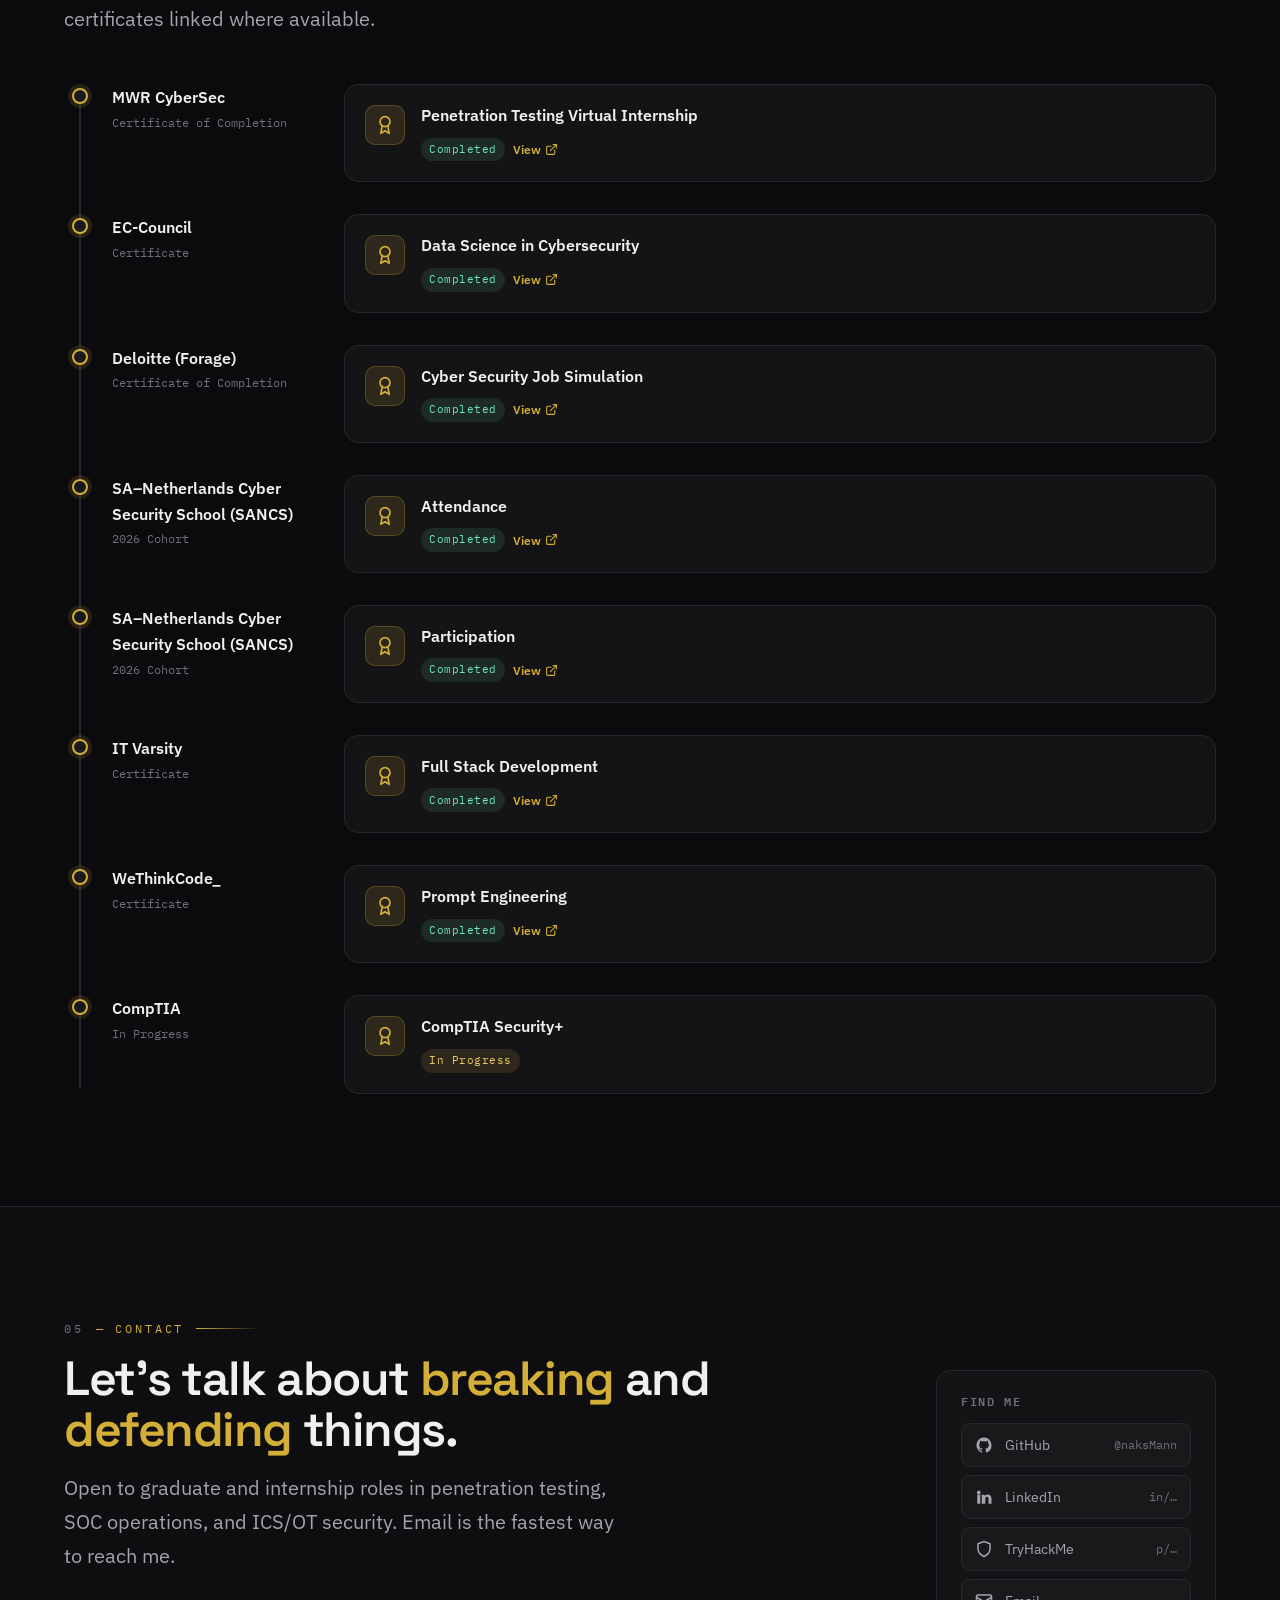
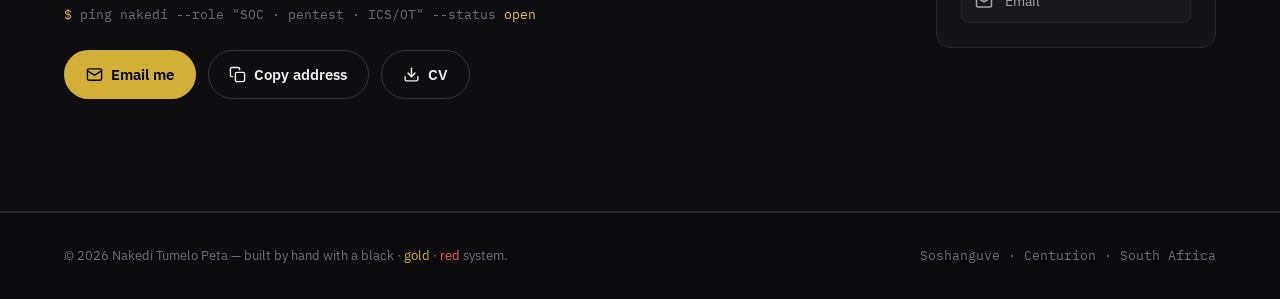
==== commit ed724fd6: "Add Siemens S7-1200 ICS/OT pen-test project New flagship project entry for the PLC penetration test " ====
--- a/index.html
+++ b/index.html
@@ -192,7 +192,7 @@
       <div class="container">
         <div class="sec-head reveal">
           <p class="eyebrow"><span class="idx">03</span> — Selected work</p>
-          <h2 class="section-title">Ten projects. Real findings.</h2>
+          <h2 class="section-title">Eleven projects. Real findings.</h2>
           <p class="section-intro">Flagship engagements are shown in full with the actual artifact. Filter by discipline; open any card for the write-up, metrics, report, and demo.</p>
         </div>
         <div class="feature-rows" id="projectFeatured"></div>
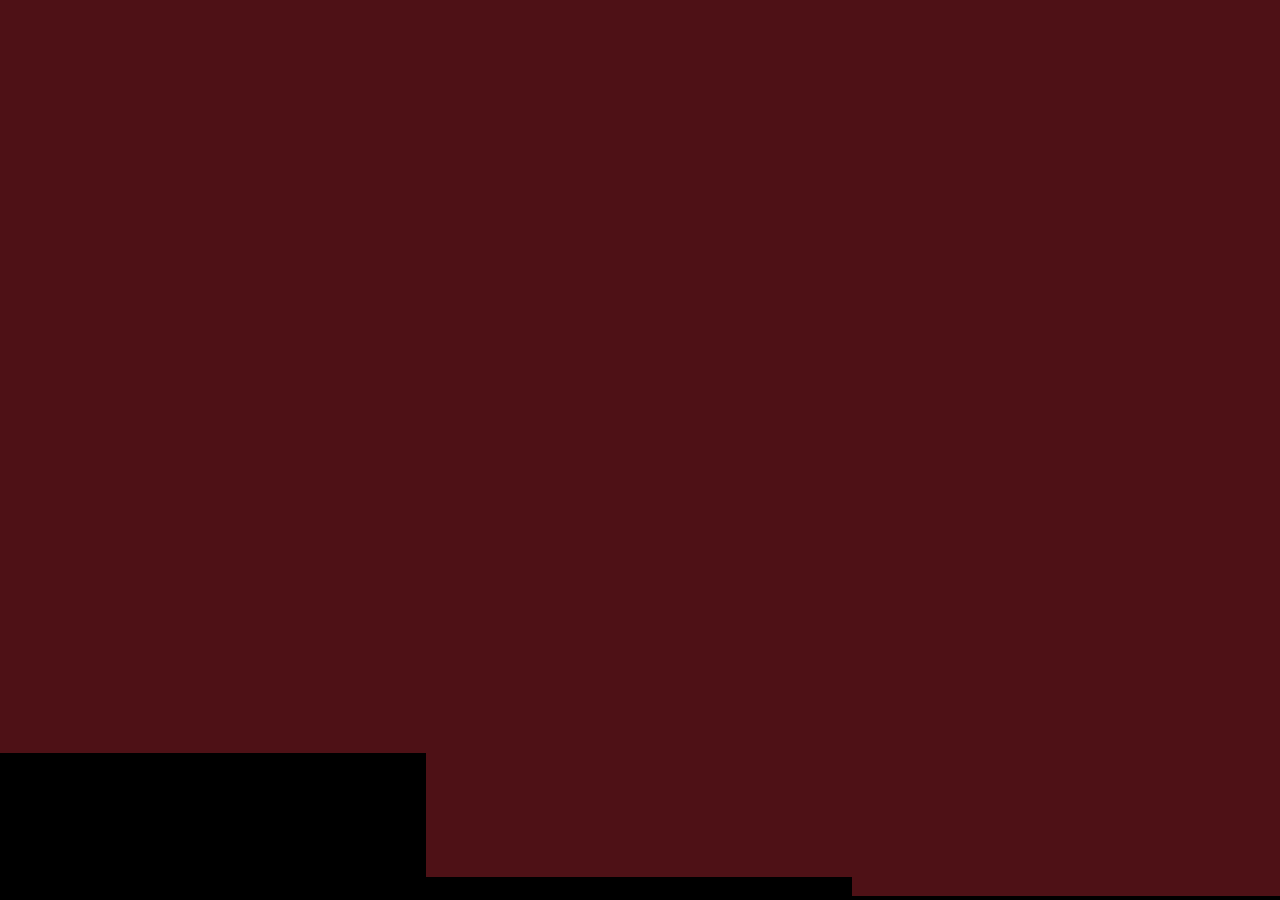
==== commit 26164455: "Replace portfolio with rebuilt multi-page site Rebuilds the portfolio as five pages (home, about, pr" ====
--- a/index.html
+++ b/index.html
@@ -1,264 +1,98 @@
 <!DOCTYPE html>
 <html lang="en">
-<head>
-  <meta charset="UTF-8" />
-  <meta name="viewport" content="width=device-width, initial-scale=1" />
-  <title>Nakedi Tumelo Peta — Offensive &amp; Defensive Security (SOC · Pentest · ICS/OT)</title>
-  <meta name="description" content="Nakedi Tumelo Peta — final-year Computer Systems Engineering student and Cybersecurity Intern. Web-app penetration testing, SOC detection engineering, ICS/OT security, and ML for security." />
-  <meta name="author" content="Nakedi Tumelo Peta" />
-  <meta property="og:title" content="Nakedi Tumelo Peta — Cybersecurity Portfolio" />
-  <meta property="og:description" content="I break web apps and build the detections that catch the break-in. SOC · Pentest · ICS/OT · ML for security." />
-  <meta property="og:type" content="website" />
-  <link rel="icon" href="data:image/svg+xml,%3Csvg xmlns='http://www.w3.org/2000/svg' viewBox='0 0 32 32'%3E%3Crect width='32' height='32' rx='7' fill='%230a0a0b'/%3E%3Ctext x='16' y='22' font-family='monospace' font-size='15' font-weight='700' fill='%23d4af37' text-anchor='middle'%3ENP%3C/text%3E%3C/svg%3E" />
-  <link rel="preconnect" href="https://fonts.googleapis.com" />
-  <link rel="preconnect" href="https://fonts.gstatic.com" crossorigin />
-  <link href="https://fonts.googleapis.com/css2?family=Space+Grotesk:wght@400;500;600;700&family=IBM+Plex+Sans:wght@300;400;500;600;700&family=IBM+Plex+Mono:wght@400;500;600&display=swap" rel="stylesheet" />
-  <link rel="stylesheet" href="css/styles.css?v=5" />
-</head>
-<body>
-  <a class="skip-link" href="#main">Skip to content</a>
+    <head>
+        <meta charset="UTF-8">
+        <meta name="viewport" content="width=device-width, initial-scale=1.0">
+        <meta name="description" content="Nakedi Tumelo Peta, Junior Cybersecurity Analyst. Threat monitoring, incident response and security assessment.">
+        <link rel="stylesheet" href="assets/css/styles.css">
+        <title>Nakedi Tumelo Peta | Cyber Security Analyst</title>
+    </head>
+    <body>
+        <!-- OVERLAY -->
+        <div class="overlay first"></div>
+        <div class="overlay second"></div>
+        <div class="overlay third"></div>
 
-  <!-- Living network-telemetry background (animated, faint, behind everything) -->
-  <canvas id="netbg" aria-hidden="true"></canvas>
+        <!-- HEADER -->
+        <header class="l-header">
+            <nav class="nav bd-grid">
+                <div>
+                    <a href="index.html" class="nav__logo">Nakedi Peta</a>
+                </div>
 
-  <!-- ===== SVG icon sprite (no emoji anywhere) ===== -->
-  <svg width="0" height="0" style="position:absolute" aria-hidden="true">
-    <symbol id="i-arrow" viewBox="0 0 24 24" fill="none" stroke="currentColor" stroke-width="2" stroke-linecap="round" stroke-linejoin="round"><line x1="5" y1="12" x2="19" y2="12"/><polyline points="12 5 19 12 12 19"/></symbol>
-    <symbol id="i-download" viewBox="0 0 24 24" fill="none" stroke="currentColor" stroke-width="2" stroke-linecap="round" stroke-linejoin="round"><path d="M21 15v4a2 2 0 0 1-2 2H5a2 2 0 0 1-2-2v-4"/><polyline points="7 10 12 15 17 10"/><line x1="12" y1="15" x2="12" y2="3"/></symbol>
-    <symbol id="i-doc" viewBox="0 0 24 24" fill="none" stroke="currentColor" stroke-width="2" stroke-linecap="round" stroke-linejoin="round"><path d="M14 2H6a2 2 0 0 0-2 2v16a2 2 0 0 0 2 2h12a2 2 0 0 0 2-2V8z"/><polyline points="14 2 14 8 20 8"/><line x1="16" y1="13" x2="8" y2="13"/><line x1="16" y1="17" x2="8" y2="17"/></symbol>
-    <symbol id="i-external" viewBox="0 0 24 24" fill="none" stroke="currentColor" stroke-width="2" stroke-linecap="round" stroke-linejoin="round"><path d="M18 13v6a2 2 0 0 1-2 2H5a2 2 0 0 1-2-2V8a2 2 0 0 1 2-2h6"/><polyline points="15 3 21 3 21 9"/><line x1="10" y1="14" x2="21" y2="3"/></symbol>
-    <symbol id="i-github" viewBox="0 0 24 24" fill="currentColor"><path d="M12 2C6.48 2 2 6.58 2 12.25c0 4.53 2.87 8.37 6.84 9.73.5.1.68-.22.68-.49 0-.24-.01-.87-.01-1.71-2.78.62-3.37-1.37-3.37-1.37-.45-1.18-1.11-1.5-1.11-1.5-.91-.64.07-.62.07-.62 1 .07 1.53 1.06 1.53 1.06.89 1.56 2.34 1.11 2.91.85.09-.66.35-1.11.63-1.36-2.22-.26-4.56-1.14-4.56-5.07 0-1.12.39-2.03 1.03-2.75-.1-.26-.45-1.3.1-2.71 0 0 .84-.28 2.75 1.05a9.35 9.35 0 0 1 5 0c1.91-1.33 2.75-1.05 2.75-1.05.55 1.41.2 2.45.1 2.71.64.72 1.03 1.63 1.03 2.75 0 3.94-2.34 4.81-4.57 5.06.36.32.68.94.68 1.9 0 1.37-.01 2.47-.01 2.81 0 .27.18.6.69.49A10.02 10.02 0 0 0 22 12.25C22 6.58 17.52 2 12 2z"/></symbol>
-    <symbol id="i-linkedin" viewBox="0 0 24 24" fill="currentColor"><path d="M4.98 3.5A2.5 2.5 0 1 1 5 8.5a2.5 2.5 0 0 1-.02-5zM3 9h4v12H3zM9 9h3.8v1.7h.05c.53-1 1.83-2.05 3.77-2.05C20.4 8.65 22 10.8 22 14.3V21h-4v-6c0-1.43-.03-3.27-2-3.27-2 0-2.3 1.56-2.3 3.17V21H9z"/></symbol>
-    <symbol id="i-mail" viewBox="0 0 24 24" fill="none" stroke="currentColor" stroke-width="2" stroke-linecap="round" stroke-linejoin="round"><rect x="2" y="4" width="20" height="16" rx="2"/><path d="m22 7-10 6L2 7"/></symbol>
-    <symbol id="i-copy" viewBox="0 0 24 24" fill="none" stroke="currentColor" stroke-width="2" stroke-linecap="round" stroke-linejoin="round"><rect x="9" y="9" width="13" height="13" rx="2"/><path d="M5 15H4a2 2 0 0 1-2-2V4a2 2 0 0 1 2-2h9a2 2 0 0 1 2 2v1"/></symbol>
-    <symbol id="i-check" viewBox="0 0 24 24" fill="none" stroke="currentColor" stroke-width="2.5" stroke-linecap="round" stroke-linejoin="round"><polyline points="20 6 9 17 4 12"/></symbol>
-    <symbol id="i-play" viewBox="0 0 24 24" fill="none" stroke="currentColor" stroke-width="2" stroke-linecap="round" stroke-linejoin="round"><circle cx="12" cy="12" r="10"/><polygon points="10 8 16 12 10 16 10 8" fill="currentColor"/></symbol>
-    <symbol id="i-video" viewBox="0 0 24 24" fill="none" stroke="currentColor" stroke-width="2" stroke-linecap="round" stroke-linejoin="round"><path d="m23 7-7 5 7 5V7z"/><rect x="1" y="5" width="15" height="14" rx="2"/></symbol>
-    <symbol id="i-close" viewBox="0 0 24 24" fill="none" stroke="currentColor" stroke-width="2" stroke-linecap="round" stroke-linejoin="round"><line x1="18" y1="6" x2="6" y2="18"/><line x1="6" y1="6" x2="18" y2="18"/></symbol>
-    <symbol id="i-menu" viewBox="0 0 24 24" fill="none" stroke="currentColor" stroke-width="2" stroke-linecap="round" stroke-linejoin="round"><line x1="3" y1="6" x2="21" y2="6"/><line x1="3" y1="12" x2="21" y2="12"/><line x1="3" y1="18" x2="21" y2="18"/></symbol>
-    <symbol id="i-cert" viewBox="0 0 24 24" fill="none" stroke="currentColor" stroke-width="2" stroke-linecap="round" stroke-linejoin="round"><circle cx="12" cy="8" r="6"/><path d="M15.5 13.5 17 22l-5-3-5 3 1.5-8.5"/></symbol>
-    <symbol id="i-shield" viewBox="0 0 24 24" fill="none" stroke="currentColor" stroke-width="2" stroke-linecap="round" stroke-linejoin="round"><path d="M12 22s8-4 8-10V5l-8-3-8 3v7c0 6 8 10 8 10z"/></symbol>
-    <symbol id="i-star" viewBox="0 0 24 24" fill="currentColor"><path d="M12 2l2.9 6.3 6.9.7-5.1 4.6 1.4 6.8L12 17.8 5.9 20.4l1.4-6.8L2.2 9l6.9-.7z"/></symbol>
-  </svg>
+                <div class="nav__menu" id="nav-menu">
+                    <ul class="nav__list">
+                        <li class="nav__item"><a href="#home" class="nav__link">Home</a></li>
+                        <li class="nav__item"><a href="about.html" class="nav__link">About</a></li>
+                        <li class="nav__item"><a href="projects.html" class="nav__link">Projects</a></li>
+                        <li class="nav__item"><a href="certifications.html" class="nav__link">Certifications</a></li>
+                        <li class="nav__item"><a href="assets/resume/Nakedi_Peta_CV_JuniorCyberAnalyst.pdf" class="nav__link" target="_blank" rel="noopener">CV</a></li>
+                        <li class="nav__item"><a href="contact.html" class="nav__link">Contact</a></li>
+                    </ul>
+                </div>
 
-  <!-- ===== Nav ===== -->
-  <header class="nav" id="nav">
-    <a class="nav__brand" href="#top" aria-label="Nakedi Tumelo Peta — home">
-      <span class="nav__mark">NP</span>
-      <span>Nakedi&nbsp;Peta<small>SOC · PENTEST · ICS/OT</small></span>
-    </a>
-    <button class="nav__toggle" id="navToggle" aria-label="Open menu" aria-expanded="false" aria-controls="navLinks">
-      <svg><use href="#i-menu"/></svg>
-    </button>
-    <nav class="nav__links" id="navLinks" aria-label="Primary">
-      <a href="#about">About</a>
-      <a href="#skills">Skills</a>
-      <a href="#projects">Work</a>
-      <a href="#certs">Certifications</a>
-      <a href="#contact">Contact</a>
-      <a class="btn btn--primary btn--sm nav__cta" id="navResume" href="#" target="_blank" rel="noopener">
-        <svg><use href="#i-download"/></svg> CV
-      </a>
-    </nav>
-  </header>
+                <div class="nav__toggle" id="nav-toggle">
+                    <ion-icon name="menu"></ion-icon>
+                </div>
+            </nav>
+        </header>
 
-  <main id="main">
-    <span id="top"></span>
+        <!-- MAIN -->
+        <main class="l-main bd-grid">
+            <div class="home" id="home">
+                <div class="home__information">
+                    <span class="home__pressent anime-text">Hello, My name is</span>
+                    <h1 class="home__title anime-text">Nakedi Tumelo Peta</h1>
+                    <span class="home__skill anime-text">Cyber Security Analyst</span>
 
-    <!-- ===== Hero ===== -->
-    <section class="hero">
-      <div class="container">
-        <div class="hero__grid">
-          <div class="hero__copy">
-            <p class="hero__tag reveal"><span class="bar"></span> Cybersecurity Intern — 4IR Lab, South Africa</p>
-            <h1 class="hero__title reveal">Nakedi&nbsp;Tumelo<br /><span class="accent">Peta</span></h1>
-            <p class="hero__lead reveal">I break web apps — and build the detections that catch the break-in. Final-year Computer Systems Engineering student working across <strong>SOC operations, penetration testing, and ICS/OT security</strong>.</p>
-            <div class="hero__proof reveal">
-              <div>▹ <b>5 flags</b> captured — file upload → <span class="red">RCE at CVSS 8.8</span></div>
-              <div>▹ <b>~2,610</b> real attacks mapped from one Azure honeypot</div>
-              <div>▹ custom <b>KQL / Sigma</b> detections wired to human-gated <b>SOAR</b></div>
+                    <span class="home__focus anime-text">
+                        <!-- Screen readers get the plain list; the animated copy
+                             is hidden from them so it is not re-announced on
+                             every keystroke. -->
+                        <span class="sr-only">SOC Monitoring, ICS / OT Security, Penetration Testing</span>
+                        <span class="home__typed" id="home-typed" aria-hidden="true"></span><span class="home__caret" aria-hidden="true">_</span>
+                    </span>
+
+                    <div>
+                        <a href="assets/resume/Nakedi_Peta_CV_JuniorCyberAnalyst.pdf" class="home__button anime-text" download>DOWNLOAD CV</a>
+                    </div>
+                </div>
+
+                <div class="home__img">
+                    <img src="assets/img/img2.jpg" alt="">
+                </div>
+
+                <div class="home__social">
+                    <a href="https://www.linkedin.com/in/nakedi-tumelo-peta-30045b381"
+                       class="home__social-link" target="_blank" rel="noopener noreferrer"
+                       title="LinkedIn" aria-label="LinkedIn profile">
+                        <ion-icon name="logo-linkedin" class="home__social-icon"></ion-icon>
+                    </a>
+                    <a href="https://github.com/naksMann"
+                       class="home__social-link" target="_blank" rel="noopener noreferrer"
+                       title="GitHub" aria-label="GitHub profile">
+                        <ion-icon name="logo-github" class="home__social-icon"></ion-icon>
+                    </a>
+                    <a href="https://tryhackme.com/room/mwrcybersecvirtualintershipcapstone"
+                       class="home__social-link" target="_blank" rel="noopener noreferrer"
+                       title="TryHackMe: MWR CyberSec capstone"
+                       aria-label="MWR CyberSec capstone room on TryHackMe">
+                        <ion-icon name="flag" class="home__social-icon"></ion-icon>
+                    </a>
+                    <a href="mailto:makgwatatumelo46@gmail.com"
+                       class="home__social-link"
+                       title="Email" aria-label="Email me">
+                        <ion-icon name="mail" class="home__social-icon"></ion-icon>
+                    </a>
+                </div>
+
             </div>
-            <div class="hero__actions reveal">
-              <a class="btn btn--primary" href="#projects">See the work <svg><use href="#i-arrow"/></svg></a>
-              <a class="btn btn--ghost" id="heroResume" href="#" target="_blank" rel="noopener"><svg><use href="#i-download"/></svg> CV</a>
-            </div>
-          </div>
-          <div class="hero__art reveal" style="--d:120ms">
-            <div class="terminal" role="img" aria-label="Simulated SOC console showing a KQL query over honeypot failed-logon data (Koper, Slovenia — 2,610 attempts) and a suspicious-PowerShell detection awaiting analyst approval.">
-              <div class="terminal__bar">
-                <span class="terminal__dot r"></span><span class="terminal__dot y"></span><span class="terminal__dot g"></span>
-                <span class="terminal__title">sentinel — analyst-console</span>
-              </div>
-              <div class="terminal__body" aria-hidden="true"><span class="l"><span class="kw">SecurityEvent</span> | <span class="kw">where</span> EventID == <span class="num">4625</span></span>
-<span class="l">| <span class="kw">evaluate</span> ipv4_lookup(GeoIPDB, IpAddress)</span>
-<span class="l">| <span class="kw">summarize</span> Fails=count() <span class="kw">by</span> city, country</span>
-<span class="l"> </span>
-<span class="l">  <span class="hot">──</span> Koper · Slovenia ......... <span class="num">2,610</span></span>
-<span class="l">  <span class="hot">──</span> Zagreb · Croatia ........... <span class="num">708</span></span>
-<span class="l">  <span class="hot">──</span> United States ................ <span class="num">4</span></span>
-<span class="l"> </span>
-<span class="l"><span class="hot">[alert]</span> T2_Suspicious_PowerShell  (<span class="num">-enc</span>)</span>
-<span class="l">   └─ SOAR: <span class="ok">awaiting analyst approval…</span></span>
-<span class="l">analyst@soc:~$ <span class="cursor" aria-hidden="true"></span></span></div>
-              <div class="terminal__foot"><span class="live">live telemetry</span><span>EventID 4625 · GeoIP · KQL</span></div>
-            </div>
-          </div>
-        </div>
-      </div>
-    </section>
+        </main>
 
-    <!-- ===== About ===== -->
-    <section class="section section--alt" id="about">
-      <div class="container">
-        <div class="about__grid">
-          <aside class="about__aside reveal">
-            <div class="about__monogram">
-              <img id="aboutPhoto" alt="Nakedi Tumelo Peta" style="display:none" />
-              <div class="mono-mark" id="monoMark">NP</div>
-              <div class="about__scan"></div>
-            </div>
-            <dl class="about__facts">
-              <div class="about__fact"><dt>Role</dt><dd>Cybersecurity Intern · 4IR Lab</dd></div>
-              <div class="about__fact"><dt>Based in</dt><dd>Centurion, South Africa</dd></div>
-              <div class="about__fact"><dt>Focus</dt><dd>SOC · Pentest · ICS/OT</dd></div>
-              <div class="about__fact"><dt>Graduating</dt><dd>2026 · TUT</dd></div>
-            </dl>
-          </aside>
-          <div class="about__body"> 
-            <p class="eyebrow reveal"><span class="idx">01</span> — About</p> 
-            <h2 class="reveal">Defensive depth. Offensive precision.</h2> 
+        <!-- GSAP -->
+        <script src="https://cdnjs.cloudflare.com/ajax/libs/gsap/3.2.4/gsap.min.js"></script>
 
-            <p class="reveal"> 
-              I'm a final-year <strong>Computer Systems Engineering</strong> student at 
-              <strong>Tshwane University of Technology</strong> (Soshanguve South, 2022–2026) 
-              and a <strong>Cybersecurity Intern at the 4IR Lab</strong> in Soshanguve. 
-              My work sits at the intersection of <strong>Security Operations (SOC)</strong>, 
-              <strong>offensive security</strong>, and <strong>security engineering</strong>, 
-              where I design, build, and validate security solutions from the ground up. 
-            </p> 
-
-            <p class="reveal"> I learn by building realistic environments and validating them against 
-              real-world threats. In Microsoft Azure, I deployed and intentionally exposed 
-              a Windows virtual machine to the public internet to study adversary behavior, 
-              capturing <strong>more than 2,600 brute-force attempts from a single source</strong> 
-              within hours. I transformed those observations into actionable detections by 
-              developing custom <strong>Kusto Query Language (KQL)</strong> analytics, 
-              writing <strong>Sigma detection rules</strong>, and implementing 
-              <strong>SOAR automation</strong> with human approval workflows to balance 
-              speed with operational control. 
-            </p> 
-
-            <p class="reveal"> 
-              On the offensive side, I perform black-box penetration testing to identify, 
-              validate, and demonstrate exploitable weaknesses. My projects include 
-              chaining unrestricted file upload vulnerabilities into 
-              <strong>remote code execution (RCE)</strong>, assessing web applications, 
-              and documenting practical remediation strategies that improve an 
-              organization's security posture. 
-            </p> 
-
-            <p class="reveal"> 
-              My goal is to contribute to high-performing security teams where I can 
-              combine offensive testing, threat detection, incident response, and cloud 
-              security engineering to help organizations anticipate, detect, and respond 
-              to evolving cyber threats. I am currently pursuing graduate opportunities 
-              in <strong>Penetration Testing</strong>, <strong>Security Operations (SOC)</strong>, 
-              <strong>Detection Engineering</strong>, and <strong>ICS/OT Cybersecurity</strong>. 
-            </p> 
-
-            <p class="about__signoff reveal"> 
-              <span class="accent">$</span> whoami → Security engineer. Penetration tester. 
-              Detection engineer. Always building, always learning. 
-            </p> 
-          </div>
-        </div>
-      </div>
-    </section>
-
-    <!-- ===== Skills (bento) ===== -->
-    <section class="section section--tight" id="skills">
-      <div class="container">
-        <div class="sec-head reveal">
-          <p class="eyebrow"><span class="idx">02</span> — Capabilities</p>
-          <h2 class="section-title">Skills &amp; tooling</h2>
-          <p class="section-intro">The stack I actually work in — SIEM query languages, detection engineering, offensive tooling, ML libraries, and embedded development.</p>
-        </div>
-        <div class="bento" id="skillsGrid"></div>
-      </div>
-    </section>
-
-    <!-- ===== Projects ===== -->
-    <section class="section section--alt" id="projects">
-      <div class="container">
-        <div class="sec-head reveal">
-          <p class="eyebrow"><span class="idx">03</span> — Selected work</p>
-          <h2 class="section-title">Eleven projects. Real findings.</h2>
-          <p class="section-intro">Flagship engagements are shown in full with the actual artifact. Filter by discipline; open any card for the write-up, metrics, report, and demo.</p>
-        </div>
-        <div class="feature-rows" id="projectFeatured"></div>
-        <p class="eyebrow reveal" style="margin-bottom:var(--sp-6)"><span class="idx">03.b</span> — More work</p>
-        <div class="filter-bar" id="filterBar" role="group" aria-label="Filter projects by category"></div>
-        <div class="pgrid" id="projectGrid"></div>
-      </div>
-    </section>
-
-    <!-- ===== Certifications (scroll timeline) ===== -->
-    <section class="section section--flush" id="certs">
-      <div class="container" style="position:relative;z-index:1">
-        <div class="sec-head reveal">
-          <p class="eyebrow"><span class="idx">04</span> — Credentials</p>
-          <h2 class="section-title">Certifications</h2>
-          <p class="section-intro">Industry programmes, virtual internships, and cyber-security courses — certificates linked where available.</p>
-        </div>
-        <div class="timeline">
-          <div class="timeline__spine"><div class="timeline__fill" id="tlFill"></div></div>
-          <div id="certRows"></div>
-        </div>
-      </div>
-    </section>
-
-    <!-- ===== Contact ===== -->
-    <section class="section section--alt" id="contact">
-      <div class="container">
-        <div class="contact__grid">
-          <div>
-            <p class="eyebrow reveal"><span class="idx">05</span> — Contact</p>
-            <h2 class="contact__title reveal">Let's talk about <span class="accent">breaking</span> and <span class="accent">defending</span> things.</h2>
-            <p class="contact__intro reveal">Open to graduate and internship roles in penetration testing, SOC operations, and ICS/OT security. Email is the fastest way to reach me.</p>
-            <p class="contact__prompt reveal"><span class="accent">$</span> ping nakedi --role "SOC · pentest · ICS/OT" --status <span style="color:var(--gold-soft)">open</span></p>
-            <div class="contact__actions reveal">
-              <a class="btn btn--primary" id="contactEmail" href="#"><svg><use href="#i-mail"/></svg> Email me</a>
-              <button class="btn btn--ghost" id="copyEmail" type="button"><svg><use href="#i-copy"/></svg> <span id="copyEmailText">Copy address</span></button>
-              <a class="btn btn--ghost" id="contactResume" href="#" target="_blank" rel="noopener"><svg><use href="#i-download"/></svg> CV</a>
-            </div>
-          </div>
-          <div class="contact__card reveal" style="--d:100ms">
-            <h4>Find me</h4>
-            <div class="social-row" id="socialRow"></div>
-          </div>
-        </div>
-      </div>
-    </section>
-  </main>
-
-  <footer class="footer">
-    <div class="container">
-      <p>© <span id="year"></span> Nakedi Tumelo Peta — built by hand with a black · <span style="color:var(--gold)">gold</span> · <span style="color:var(--red-bright)">red</span> system.</p>
-      <p class="mono">Soshanguve · Centurion · South Africa</p>
-    </div>
-  </footer>
-
-  <!-- ===== Project detail modal ===== -->
-  <div class="modal" id="modal" role="dialog" aria-modal="true" aria-labelledby="modalTitle" aria-hidden="true">
-    <div class="modal__scrim" data-close></div>
-    <div class="modal__dialog">
-      <div class="modal__panel" id="modalPanel"></div>
-    </div>
-  </div>
-
-  <div class="toast" id="toast" role="status" aria-live="polite"><svg><use href="#i-check"/></svg> <span id="toastMsg">Copied</span></div>
-
-  <script src="js/data.js?v=5"></script>
-  <script src="js/main.js?v=5"></script>
-</body>
+        <!-- MAIN (icons are drawn inline by main.js) -->
+        <script src="assets/js/main.js"></script>
+    </body>
 </html>
--- a/assets/css/styles.css
+++ b/assets/css/styles.css
@@ -0,0 +1,1654 @@
+@import url("https://fonts.googleapis.com/css2?family=Poppins:wght@400;700&display=swap");
+/*----- VARIABLES CSS Y SASS -----*/
+/*Varibles sass*/
+/*Variables css*/
+/*Colores*/
+:root {
+  --first-color: #4E1116;
+  --black-color: #000;
+  --white-color: #FFF;
+  --scan-color: #00ffb3;
+}
+
+/*Fuente y tipografia*/
+:root {
+  --body-font: 'Poppins', sans-serif;
+  --h1-font-size: 2.5rem;
+  --h2-font-size: 1rem;
+  --normal-font-size: 0.93rem;
+  --small-font-size: 0.81rem;
+}
+
+@media screen and (min-width: 768px) {
+  :root {
+    --h1-font-size: 4.5rem;
+    --h2-font-size: 2rem;
+    --normal-font-size: 1rem;
+    --small-font-size: 1.37rem;
+  }
+}
+
+/*z index*/
+:root {
+  --z-back: -10;
+  --z-normal: 1;
+  --z-tooltip: 10;
+  --z-fixed: 100;
+  --z-modal: 1000;
+}
+
+/*----- ICONS -----*/
+/* Icons are inline SVG injected by main.js. Sized in em so every existing
+   font-size rule keeps controlling the icon exactly as it did before. */
+ion-icon {
+  display: inline-flex;
+  align-items: center;
+  justify-content: center;
+  width: 1em;
+  height: 1em;
+  flex-shrink: 0;
+}
+
+ion-icon svg {
+  width: 100%;
+  height: 100%;
+  display: block;
+}
+
+/*----- BASE -----*/
+*, ::before, ::after {
+  -webkit-box-sizing: border-box;
+          box-sizing: border-box;
+}
+
+body {
+  margin: 3rem 0 0 0;
+  font-family: var(--body-font);
+  background-color: var(--black-color);
+  color: var(--white-color);
+  font-weight: 700;
+}
+
+h1, h2 {
+  margin: 0;
+}
+
+ul {
+  margin: 0;
+  padding: 0;
+  list-style: none;
+}
+
+a {
+  text-decoration: none;
+}
+
+img {
+  max-width: 100%;
+  height: auto;
+}
+
+/*----- LAYOUT -----*/
+.bd-grid {
+  max-width: 1200px;
+  margin-left: 1rem;
+  margin-right: 1rem;
+}
+
+.l-header {
+  width: 100%;
+  position: fixed;
+  top: 0;
+  left: 0;
+  z-index: var(--z-fixed);
+  background-color: var(--black-color);
+}
+
+/*----- PAGES -----*/
+/*Nav*/
+.nav {
+  height: 3rem;
+  display: -webkit-box;
+  display: -ms-flexbox;
+  display: flex;
+  -webkit-box-pack: justify;
+      -ms-flex-pack: justify;
+          justify-content: space-between;
+  -webkit-box-align: center;
+      -ms-flex-align: center;
+          align-items: center;
+  font-weight: 700;
+}
+
+/* 767.98px, not 768px: the desktop block below is min-width 768px, so at
+   exactly 768px both used to apply. That hid the hamburger while leaving the
+   menu parked off-screen, making the nav unreachable at iPad portrait width. */
+@media screen and (max-width: 767.98px) {
+  .nav__menu {
+    position: fixed;
+    top: -100%;
+    left: 0;
+    background-image: -webkit-gradient(linear, left top, left bottom, from(var(--black-color)), to(var(--first-color)));
+    background-image: linear-gradient(var(--black-color), var(--first-color));
+    width: 100%;
+    /* Was a fixed height: 45%. With six nav items the list needed more room
+       than that on most phones, so the last links rendered outside the panel,
+       and in landscape they fell off screen entirely. Size to the content and
+       scroll only if the screen really is too short. */
+    max-height: calc(100vh - 3rem);
+    overflow-y: auto;
+    padding: 1.5rem 1.5rem .5rem;
+    border-radius: 0 0 1rem 1rem;
+    -webkit-transition: .5s;
+    transition: .5s;
+  }
+  .nav__item {
+    margin-bottom: 1.5rem;
+  }
+}
+
+.nav__list {
+  text-align: center;
+}
+
+.nav__item {
+  margin-bottom: 2rem;
+}
+
+.nav__link {
+  color: var(--white-color);
+}
+
+.nav__link:hover,
+.nav__link.active-link {
+  position: relative;
+}
+
+.nav__link:hover::after,
+.nav__link.active-link::after {
+  position: absolute;
+  content: '';
+  width: 1.5rem;
+  height: 0.1875rem;
+  left: 0.125rem;
+  top: 2.125rem;
+  background-color: var(--first-color);
+}
+
+/* Focus rings use --scan-color, not --first-color: the maroon only reaches
+   1.42:1 against the black page, so a keyboard user could not see it. */
+.nav__link:focus-visible,
+.nav__logo:focus-visible {
+  outline: 2px solid var(--scan-color);
+  outline-offset: 3px;
+  border-radius: .2rem;
+}
+
+.nav__logo {
+  font-size: var(--normal-font-size);
+  color: var(--white-color);
+}
+
+.nav__toggle {
+  font-size: 1.5rem;
+  cursor: pointer;
+}
+
+/*Aparecer menu*/
+.show {
+  top: 3rem;
+}
+
+/*Home*/
+.l-main {
+  /* min-height, not height: on a landscape phone the hero content is taller
+     than the viewport, and a fixed height made it spill out of its own box.
+     display:grid is what makes that work. A percentage height on .home cannot
+     resolve against a min-height parent, so .home collapsed to its content and
+     the hero stopped centring. As a grid container the row stretches to fill,
+     giving .home a real height to centre within, while still growing when the
+     content is taller than the screen. */
+  display: grid;
+  min-height: calc(100vh - 3rem);
+  background-color: var(--black-color);
+}
+
+.home {
+  display: -ms-grid;
+  display: grid;
+  -ms-grid-columns: 1fr;
+      grid-template-columns: 1fr;
+  -ms-grid-rows: max-content max-content;
+      grid-template-rows: -webkit-max-content -webkit-max-content;
+      grid-template-rows: max-content max-content;
+  -ms-flex-line-pack: distribute;
+      align-content: space-around;
+  row-gap: 2.3rem;
+  font-weight: 700;
+}
+
+.home__information {
+  padding-left: 1.5rem;
+  border-left: 5px solid var(--white-color);
+  z-index: var(--z-tooltip);
+}
+
+.home__pressent {
+  font-size: var(--small-font-size);
+}
+
+.home__title {
+  font-size: var(--h1-font-size);
+}
+
+.home__skill {
+  font-size: var(--h2-font-size);
+}
+
+/* Rotating specialisms under the role. System monospace, so it reads as a
+   terminal without downloading another font. */
+.home__focus {
+  display: block;
+  margin-top: .55rem;
+  /* Reserve the line height so nothing shifts while the text types out. */
+  min-height: 1.6em;
+  font-family: ui-monospace, "Cascadia Mono", "Segoe UI Mono", "SF Mono", Menlo, Consolas, monospace;
+  font-size: .95rem;
+  font-weight: 400;
+  letter-spacing: .02em;
+  color: var(--scan-color);
+}
+
+.home__caret {
+  display: inline-block;
+  margin-left: .1em;
+  -webkit-animation: caret-blink 1.1s steps(1) infinite;
+          animation: caret-blink 1.1s steps(1) infinite;
+}
+
+@-webkit-keyframes caret-blink {
+  0%, 49%   { opacity: 1; }
+  50%, 100% { opacity: 0; }
+}
+
+@keyframes caret-blink {
+  0%, 49%   { opacity: 1; }
+  50%, 100% { opacity: 0; }
+}
+
+@media (prefers-reduced-motion: reduce) {
+  .home__caret {
+    -webkit-animation: none;
+            animation: none;
+    opacity: 1;
+  }
+}
+
+.home__button {
+  display: inline-block;
+  margin-top: 1.5rem;
+  font-size: .75rem;
+  color: var(--white-color);
+  padding: .625rem 1rem;
+  border-radius: .25rem;
+  background-image: -webkit-gradient(linear, left top, right top, from(var(--black-color)), to(var(--first-color)));
+  background-image: linear-gradient(to right, var(--black-color), var(--first-color));
+  -webkit-transition: -webkit-transform .3s, -webkit-box-shadow .3s;
+  transition: transform .3s, box-shadow .3s, -webkit-transform .3s, -webkit-box-shadow .3s;
+}
+
+.home__button:hover,
+.home__button:focus-visible {
+  -webkit-transform: translateY(-2px);
+      -ms-transform: translateY(-2px);
+          transform: translateY(-2px);
+  -webkit-box-shadow: 0 8px 20px -6px var(--first-color);
+          box-shadow: 0 8px 20px -6px var(--first-color);
+}
+
+.home__img {
+  position: absolute;
+  right: 0;
+  bottom: 0;
+  width: 291px;
+  z-index: var(--z-normal);
+}
+
+.home__social {
+  position: relative;
+  z-index: var(--z-tooltip);
+  display: -webkit-box;
+  display: -ms-flexbox;
+  display: flex;
+  -webkit-box-orient: vertical;
+  -webkit-box-direction: normal;
+      -ms-flex-direction: column;
+          flex-direction: column;
+  -webkit-box-align: start;
+      -ms-flex-align: start;
+          align-items: flex-start;
+  padding-bottom: 1rem;
+}
+
+.home__social-link {
+  display: -webkit-inline-box;
+  display: -ms-inline-flexbox;
+  display: inline-flex;
+  -webkit-box-align: center;
+      -ms-flex-align: center;
+          align-items: center;
+  -webkit-box-pack: center;
+      -ms-flex-pack: center;
+          justify-content: center;
+  min-width: 44px;
+  min-height: 44px;
+  margin-bottom: .75rem;
+  color: var(--white-color);
+  -webkit-transition: color .3s;
+  transition: color .3s;
+}
+
+.home__social-link:hover,
+.home__social-link:focus-visible {
+  color: var(--first-color);
+}
+
+.home__social-link:focus-visible {
+  outline: 2px solid var(--scan-color);
+  outline-offset: 3px;
+}
+
+.home__social-icon {
+  font-size: 1.33rem;
+  cursor: pointer;
+}
+
+.home__button:focus-visible {
+  outline: 2px solid var(--scan-color);
+  outline-offset: 3px;
+}
+
+/*About*/
+.about {
+  background-color: var(--black-color);
+  padding: 4rem 0 3rem;
+}
+
+/*About as its own page (about.html) rather than a section of the landing page*/
+.about--page {
+  min-height: calc(100vh - 3rem);
+  padding-top: 2rem;
+}
+
+.about__container {
+  display: grid;
+  grid-template-columns: 1fr;
+  row-gap: 2.5rem;
+}
+
+.about__title {
+  font-size: var(--h1-font-size);
+  margin-bottom: 1rem;
+}
+
+.about__description {
+  font-size: var(--normal-font-size);
+  line-height: 1.6;
+  color: var(--white-color);
+  margin-bottom: 1.5rem;
+  max-width: 32rem;
+}
+
+.about__button {
+  display: inline-flex;
+  align-items: center;
+  min-height: 44px;
+  padding: .75rem 1.75rem;
+  border: 2px solid var(--first-color);
+  border-radius: .5rem;
+  color: var(--white-color);
+  font-size: .85rem;
+  letter-spacing: .05rem;
+  -webkit-transition: background-color .3s, color .3s, -webkit-transform .3s, -webkit-box-shadow .3s;
+  transition: background-color .3s, color .3s, transform .3s, box-shadow .3s, -webkit-transform .3s, -webkit-box-shadow .3s;
+}
+
+.about__button:hover,
+.about__button:focus-visible {
+  background-color: var(--first-color);
+  outline: 2px solid var(--scan-color);
+  outline-offset: 3px;
+  -webkit-transform: translateY(-2px);
+      -ms-transform: translateY(-2px);
+          transform: translateY(-2px);
+  -webkit-box-shadow: 0 8px 20px -6px var(--first-color);
+          box-shadow: 0 8px 20px -6px var(--first-color);
+}
+
+.about__description + .about__description {
+  margin-top: -.5rem;
+}
+
+.about__subtitle {
+  font-size: var(--h2-font-size);
+  margin-top: 2.5rem;
+  margin-bottom: 1rem;
+}
+
+.about__skill-group {
+  margin-bottom: 1.75rem;
+}
+
+.about__skill-label {
+  margin: 0 0 .75rem;
+  font-size: .8rem;
+  text-transform: uppercase;
+  letter-spacing: .08rem;
+  color: var(--white-color);
+  opacity: .7;
+}
+
+.about__skills {
+  display: flex;
+  flex-wrap: wrap;
+  gap: .75rem;
+}
+
+.about__pill {
+  display: inline-flex;
+  align-items: center;
+  min-height: 34px;
+  padding: .45rem 1rem;
+  border-radius: 999px;
+  background-color: var(--first-color);
+  color: var(--white-color);
+  font-size: .8rem;
+  font-weight: 700;
+  white-space: nowrap;
+}
+
+.about__img-container {
+  display: flex;
+  justify-content: center;
+  -ms-flex-item-align: center;
+      -ms-grid-row-align: center;
+      justify-self: center;
+  width: 100%;
+  max-width: 380px;
+  position: relative;
+  overflow: hidden;
+  border-radius: 1.25rem;
+}
+
+.about__img-container::after {
+  content: '';
+  position: absolute;
+  left: 0;
+  right: 0;
+  top: 0;
+  height: 2px;
+  background-color: var(--scan-color);
+  -webkit-box-shadow: 0 0 8px 1px var(--scan-color), 0 0 16px 3px rgba(0, 255, 179, .6);
+          box-shadow: 0 0 8px 1px var(--scan-color), 0 0 16px 3px rgba(0, 255, 179, .6);
+  -webkit-animation: about-scan 3s linear infinite;
+          animation: about-scan 3s linear infinite;
+  pointer-events: none;
+}
+
+@-webkit-keyframes about-scan {
+  0% { top: 0; }
+  100% { top: calc(100% - 2px); }
+}
+
+@keyframes about-scan {
+  0% { top: 0; }
+  100% { top: calc(100% - 2px); }
+}
+
+@media (prefers-reduced-motion: reduce) {
+  .about__img-container::after {
+    -webkit-animation: none;
+            animation: none;
+    display: none;
+  }
+}
+
+.about__img {
+  width: 100%;
+  max-width: 380px;
+  aspect-ratio: 1 / 1;
+  object-fit: contain;
+  border-radius: 1.25rem;
+  background-color: #0a0a0a;
+  -webkit-box-shadow: 0 0 0 1px rgba(78, 17, 22, .6), 0 0 40px 6px rgba(78, 17, 22, .55);
+          box-shadow: 0 0 0 1px rgba(78, 17, 22, .6), 0 0 40px 6px rgba(78, 17, 22, .55);
+}
+
+@media (prefers-reduced-motion: reduce) {
+  .about__button,
+  .home__button {
+    -webkit-transition: none;
+    transition: none;
+  }
+}
+
+/*----- MEDIA QUERIES -----*/
+@media screen and (min-width: 768px) {
+  body {
+    margin: 0;
+  }
+  .l-main {
+    min-height: 100vh;
+  }
+  .nav {
+    height: 4rem;
+  }
+  .nav__list {
+    display: -webkit-box;
+    display: -ms-flexbox;
+    display: flex;
+    padding-top: 0;
+  }
+  .nav__item {
+    margin-left: 3rem;
+    margin-bottom: 0;
+  }
+  .nav__toggle, .nav__close {
+    display: none;
+  }
+  .nav__link {
+    text-transform: initial;
+  }
+  .home {
+    -ms-grid-rows: max-content 20px;
+        grid-template-rows: -webkit-max-content 20px;
+        grid-template-rows: max-content 20px;
+    -ms-flex-line-pack: center;
+        align-content: center;
+    /* On a short landscape screen the hero is taller than the viewport, and
+       plain centring overflows BOTH ends, sliding the first line up under the
+       fixed header. "safe" falls back to start-alignment in that case.
+       Browsers without support simply keep the plain centre above. */
+        align-content: safe center;
+  }
+  .home__information {
+    margin-top: 2rem;
+  }
+  .home__focus {
+    font-size: 1.15rem;
+    margin-top: .75rem;
+  }
+  .home__social {
+    -webkit-box-orient: horizontal;
+    -webkit-box-direction: normal;
+        -ms-flex-direction: row;
+            flex-direction: row;
+    padding-top: 8rem;
+    padding-bottom: 0;
+  }
+  .home__social-link {
+    margin-right: 1.5rem;
+    margin-bottom: 0;
+  }
+  .home__img {
+    width: 553px;
+    right: 5%;
+  }
+  .about__container {
+    grid-template-columns: 1.2fr 1fr;
+    -webkit-box-align: start;
+        -ms-flex-align: start;
+            align-items: start;
+    -webkit-column-gap: 3rem;
+       -moz-column-gap: 3rem;
+            column-gap: 3rem;
+  }
+  .about__img,
+  .about__img-container {
+    max-width: 420px;
+  }
+  .about--page {
+    min-height: 100vh;
+    padding-top: 7rem;
+  }
+}
+
+/* Short landscape screens at desktop width. The fixed header floats over the
+   top 4rem of the page (body has no top margin above 768px), which is fine
+   while the hero is centred in a tall viewport, but once the content is taller
+   than the screen it start-aligns and slides under the header. Reserve the
+   header's height only in that case, so the normal desktop hero is unchanged. */
+@media screen and (min-width: 768px) and (max-height: 620px) {
+  .l-main {
+    padding-top: 4rem;
+  }
+}
+
+@media screen and (min-width: 1200px) {
+  .bd-grid {
+    margin-left: auto;
+    margin-right: auto;
+  }
+}
+
+/*ANIMATE*/
+.overlay {
+  position: absolute;
+  top: 0;
+  left: 0;
+  /* Three panels tile the viewport: 33.3% apart, 33.4% wide so they overlap
+     slightly (no hairline seams) without spilling past the right edge. */
+  width: 33.4%;
+  height: 100%;
+  z-index: var(--z-modal);
+  /* Purely a decorative curtain. Without this it sits over the whole page and
+     swallows every click until the intro animation has finished. */
+  pointer-events: none;
+}
+
+.first {
+  background-color: var(--first-color);
+}
+
+.second {
+  background-color: var(--first-color);
+  left: 33.3%;
+}
+
+.third {
+  background-color: var(--first-color);
+  left: 66.6%;
+}
+
+/*----- PROJECTS (projects.html) -----*/
+.works {
+  min-height: calc(100vh - 3rem);
+  padding: 5rem 0 4rem;
+  background-color: var(--black-color);
+}
+
+.works__title {
+  font-size: clamp(1.6rem, 8.5vw, var(--h1-font-size));
+  margin-bottom: 1rem;
+  text-transform: uppercase;
+  letter-spacing: .06em;
+  text-align: center;
+}
+
+.works__intro {
+  max-width: 34rem;
+  margin: 0 auto 3.5rem;
+  text-align: center;
+  font-size: var(--normal-font-size);
+  font-weight: 400;
+  line-height: 1.6;
+  opacity: .8;
+}
+
+.works__grid {
+  display: grid;
+  grid-template-columns: 1fr;
+  gap: 2rem;
+}
+
+/* --- Card --- */
+.work {
+  opacity: 0;
+  transform: translateY(28px);
+  transition: opacity .7s ease, transform .7s cubic-bezier(.2, .7, .3, 1);
+  /* Stagger each card off its index so the row cascades in. */
+  transition-delay: calc(var(--work-index, 0) * 90ms);
+}
+
+.work.is-visible {
+  opacity: 1;
+  transform: none;
+}
+
+.work__button {
+  position: relative;
+  display: flex;
+  flex-direction: column;
+  width: 100%;
+  height: 100%;
+  padding: 1.75rem 1.5rem 0;
+  text-align: left;
+  font-family: inherit;
+  color: var(--white-color);
+  background-color: #0c0c0e;
+  border: 1px solid rgba(255, 255, 255, .07);
+  border-radius: .9rem;
+  overflow: hidden;
+  cursor: pointer;
+  transition: transform .45s cubic-bezier(.2, .7, .3, 1),
+              border-color .45s ease,
+              box-shadow .45s ease,
+              background-color .45s ease;
+}
+
+.work__head {
+  display: flex;
+  align-items: flex-start;
+  justify-content: space-between;
+  gap: 1rem;
+  margin-bottom: .85rem;
+}
+
+.work__title {
+  font-size: 1.3rem;
+  font-weight: 700;
+  line-height: 1.25;
+}
+
+.work__arrow {
+  flex-shrink: 0;
+  display: inline-flex;
+  align-items: center;
+  justify-content: center;
+  width: 2rem;
+  height: 2rem;
+  font-size: 1.35rem;
+  color: var(--scan-color);
+  transition: transform .45s cubic-bezier(.2, .7, .3, 1);
+}
+
+.work__blurb {
+  font-size: .9rem;
+  font-weight: 400;
+  line-height: 1.6;
+  opacity: .72;
+  margin-bottom: 1.5rem;
+}
+
+.work__media {
+  position: relative;
+  display: block;
+  margin-top: auto;
+  border-radius: .6rem .6rem 0 0;
+  overflow: hidden;
+  /* Thumbnails vary from 16:9 to 2:3, so a fixed box keeps the grid even. */
+  aspect-ratio: 16 / 10;
+  background-color: #050505;
+}
+
+.work__media img {
+  width: 100%;
+  height: 100%;
+  object-fit: cover;
+  display: block;
+  filter: grayscale(.35) brightness(.8);
+  transition: transform .6s cubic-bezier(.2, .7, .3, 1), filter .5s ease;
+}
+
+.work__badges {
+  position: absolute;
+  left: .75rem;
+  bottom: .75rem;
+  display: flex;
+  flex-wrap: wrap;
+  gap: .4rem;
+}
+
+.work__badge {
+  display: inline-flex;
+  align-items: center;
+  gap: .3rem;
+  padding: .3rem .6rem;
+  border-radius: 999px;
+  font-size: .7rem;
+  font-weight: 700;
+  letter-spacing: .02em;
+  color: var(--white-color);
+  background-color: rgba(0, 0, 0, .72);
+  border: 1px solid rgba(255, 255, 255, .14);
+  -webkit-backdrop-filter: blur(6px);
+          backdrop-filter: blur(6px);
+}
+
+.work__badge ion-icon {
+  font-size: .85rem;
+  color: var(--scan-color);
+}
+
+/* The accent bar that sweeps in along the bottom edge on hover. */
+.work__bar {
+  position: absolute;
+  left: 0;
+  right: 0;
+  bottom: 0;
+  height: 3px;
+  background-color: var(--scan-color);
+  box-shadow: 0 0 10px 1px var(--scan-color);
+  transform: scaleX(0);
+  transform-origin: left center;
+  transition: transform .5s cubic-bezier(.2, .7, .3, 1);
+}
+
+.work__button:hover,
+.work__button:focus-visible {
+  transform: translateY(-8px);
+  background-color: #101014;
+  border-color: rgba(0, 255, 179, .28);
+  box-shadow: 0 18px 40px -12px rgba(0, 0, 0, .9),
+              0 0 30px -6px rgba(0, 255, 179, .28);
+  outline: none;
+}
+
+.work__button:focus-visible {
+  border-color: var(--scan-color);
+}
+
+.work__button:hover .work__bar,
+.work__button:focus-visible .work__bar {
+  transform: scaleX(1);
+}
+
+.work__button:hover .work__media img,
+.work__button:focus-visible .work__media img {
+  transform: scale(1.07);
+  filter: grayscale(0) brightness(1);
+}
+
+.work__button:hover .work__arrow,
+.work__button:focus-visible .work__arrow {
+  transform: translateX(6px);
+}
+
+/*----- PROJECT MODAL -----*/
+body.modal-open {
+  overflow: hidden;
+}
+
+.modal {
+  position: fixed;
+  inset: 0;
+  z-index: var(--z-modal);
+  display: flex;
+  align-items: center;
+  justify-content: center;
+  padding: 1rem;
+}
+
+.modal[hidden] {
+  display: none;
+}
+
+.modal__backdrop {
+  position: absolute;
+  inset: 0;
+  background-color: rgba(0, 0, 0, .8);
+  -webkit-backdrop-filter: blur(6px);
+          backdrop-filter: blur(6px);
+  opacity: 0;
+  transition: opacity .25s ease;
+}
+
+.modal__panel {
+  position: relative;
+  width: 100%;
+  max-width: 60rem;
+  max-height: 92vh;
+  display: flex;
+  flex-direction: column;
+  background-color: #0c0c0e;
+  border: 1px solid rgba(0, 255, 179, .22);
+  border-radius: 1rem;
+  box-shadow: 0 30px 70px -20px rgba(0, 0, 0, .95);
+  opacity: 0;
+  transform: translateY(20px) scale(.98);
+  transition: opacity .28s ease, transform .28s cubic-bezier(.2, .7, .3, 1);
+}
+
+.modal.is-open .modal__backdrop {
+  opacity: 1;
+}
+
+.modal.is-open .modal__panel {
+  opacity: 1;
+  transform: none;
+}
+
+.modal__close {
+  position: absolute;
+  top: .75rem;
+  right: .75rem;
+  z-index: 2;
+  display: inline-flex;
+  align-items: center;
+  justify-content: center;
+  width: 44px;
+  height: 44px;
+  font-size: 1.5rem;
+  color: var(--white-color);
+  background-color: rgba(0, 0, 0, .6);
+  border: 1px solid rgba(255, 255, 255, .14);
+  border-radius: 50%;
+  cursor: pointer;
+  transition: color .3s, border-color .3s, transform .3s;
+}
+
+.modal__close:hover,
+.modal__close:focus-visible {
+  color: var(--scan-color);
+  border-color: var(--scan-color);
+  transform: rotate(90deg);
+  outline: none;
+}
+
+.modal__scroll {
+  overflow-y: auto;
+  -webkit-overflow-scrolling: touch;
+  padding: 2.5rem 1.5rem 2rem;
+}
+
+.modal__subtitle {
+  display: block;
+  font-size: .78rem;
+  font-weight: 700;
+  text-transform: uppercase;
+  letter-spacing: .1em;
+  color: var(--scan-color);
+  margin-bottom: .5rem;
+}
+
+.modal__title {
+  font-size: 1.9rem;
+  margin-bottom: 1rem;
+}
+
+.modal__tags {
+  display: flex;
+  flex-wrap: wrap;
+  gap: .5rem;
+  margin-bottom: 1.5rem;
+}
+
+/* display:flex would otherwise beat the hidden attribute. */
+.modal__tags[hidden] {
+  display: none;
+}
+
+.modal__tag {
+  padding: .35rem .8rem;
+  border-radius: 999px;
+  font-size: .72rem;
+  font-weight: 700;
+  color: var(--white-color);
+  background-color: rgba(255, 255, 255, .06);
+  border: 1px solid rgba(255, 255, 255, .12);
+}
+
+.modal__body p {
+  font-size: .95rem;
+  font-weight: 400;
+  line-height: 1.7;
+  opacity: .85;
+  margin: 0 0 1rem;
+}
+
+.modal__section {
+  margin-top: 2.25rem;
+}
+
+.modal__section[hidden] {
+  display: none;
+}
+
+.modal__section-title {
+  font-size: .78rem;
+  font-weight: 700;
+  text-transform: uppercase;
+  letter-spacing: .1em;
+  opacity: .6;
+  margin: 0 0 .85rem;
+}
+
+.modal__video {
+  position: relative;
+  aspect-ratio: 16 / 9;
+  border-radius: .6rem;
+  overflow: hidden;
+  background-color: #000;
+}
+
+.modal__video iframe {
+  width: 100%;
+  height: 100%;
+  border: 0;
+}
+
+.modal__doc-tabs {
+  display: flex;
+  flex-wrap: wrap;
+  gap: .5rem;
+  margin-bottom: .85rem;
+}
+
+.modal__doc-tabs[hidden] {
+  display: none;
+}
+
+.modal__doc-tab {
+  padding: .55rem 1rem;
+  font-family: inherit;
+  font-size: .8rem;
+  font-weight: 700;
+  color: var(--white-color);
+  background-color: rgba(255, 255, 255, .05);
+  border: 1px solid rgba(255, 255, 255, .14);
+  border-radius: .5rem;
+  cursor: pointer;
+  transition: background-color .3s, border-color .3s, color .3s;
+}
+
+.modal__doc-tab:hover,
+.modal__doc-tab:focus-visible {
+  border-color: var(--scan-color);
+  outline: none;
+}
+
+.modal__doc-tab.is-active {
+  color: var(--black-color);
+  background-color: var(--scan-color);
+  border-color: var(--scan-color);
+}
+
+.modal__viewer {
+  border-radius: .6rem;
+  overflow: hidden;
+  background-color: #16161a;
+  /* Mobile browsers mostly refuse to render a PDF in an iframe, so the
+     embedded viewer is desktop-only and the link below is the fallback. */
+  display: none;
+}
+
+.modal__viewer iframe {
+  width: 100%;
+  height: 60vh;
+  min-height: 420px;
+  border: 0;
+  display: block;
+}
+
+/* On desktop this sits under the embedded viewer as a secondary action. On
+   mobile, where the viewer is hidden, it becomes the only way in. */
+.modal__doc-open {
+  display: inline-flex;
+  align-items: center;
+  gap: .5rem;
+  min-height: 44px;
+  margin-top: .85rem;
+  padding: .7rem 1.25rem;
+  font-size: .85rem;
+  font-weight: 700;
+  color: var(--scan-color);
+  border: 1px solid var(--scan-color);
+  border-radius: .5rem;
+  transition: background-color .3s, color .3s;
+}
+
+.modal__doc-open:hover,
+.modal__doc-open:focus-visible {
+  color: var(--black-color);
+  background-color: var(--scan-color);
+  outline: none;
+}
+
+/*----- CERTIFICATIONS (certifications.html) -----*/
+.certs {
+  min-height: calc(100vh - 3rem);
+  padding: 5rem 0 4rem;
+  background-color: var(--black-color);
+}
+
+.certs__title {
+  /* "CERTIFICATIONS" is one unbreakable word: at the fixed --h1-font-size it
+     overflows a 375px screen and scrolls the whole page sideways. */
+  font-size: clamp(1.6rem, 8.5vw, var(--h1-font-size));
+  margin-bottom: 1rem;
+  text-transform: uppercase;
+  letter-spacing: .06em;
+  text-align: center;
+}
+
+.certs__intro {
+  max-width: 34rem;
+  margin: 0 auto 3.5rem;
+  text-align: center;
+  font-size: var(--normal-font-size);
+  font-weight: 400;
+  line-height: 1.6;
+  opacity: .8;
+}
+
+.certs__grid {
+  display: grid;
+  grid-template-columns: 1fr;
+  gap: 1.5rem;
+}
+
+.cert {
+  opacity: 0;
+  transform: translateY(26px);
+  transition: opacity .7s ease, transform .7s cubic-bezier(.2, .7, .3, 1);
+  transition-delay: calc(var(--cert-index, 0) * 80ms);
+}
+
+.cert.is-visible {
+  opacity: 1;
+  transform: none;
+}
+
+.cert__inner {
+  position: relative;
+  display: flex;
+  flex-direction: column;
+  align-items: flex-start;
+  width: 100%;
+  height: 100%;
+  padding: 1.75rem 1.5rem;
+  overflow: hidden;
+  text-align: left;
+  font-family: inherit;
+  color: var(--white-color);
+  background-color: #0c0c0e;
+  border: 1px solid rgba(255, 255, 255, .07);
+  border-radius: .9rem;
+  transition: transform .45s cubic-bezier(.2, .7, .3, 1),
+              border-color .45s ease,
+              box-shadow .45s ease,
+              background-color .45s ease;
+}
+
+.cert__button {
+  cursor: pointer;
+}
+
+/* Light sweeping across the card on hover. */
+.cert__shine {
+  position: absolute;
+  top: 0;
+  left: -120%;
+  width: 55%;
+  height: 100%;
+  background-image: linear-gradient(105deg, transparent, rgba(0, 255, 179, .13), transparent);
+  transform: skewX(-18deg);
+  transition: left .8s ease;
+  pointer-events: none;
+}
+
+.cert__icon {
+  display: inline-flex;
+  align-items: center;
+  justify-content: center;
+  width: 3.4rem;
+  height: 3.4rem;
+  margin-bottom: 1.1rem;
+  font-size: 1.7rem;
+  color: var(--scan-color);
+  background-color: rgba(0, 255, 179, .07);
+  border: 1px solid rgba(0, 255, 179, .22);
+  border-radius: 50%;
+  transition: transform .5s cubic-bezier(.2, .7, .3, 1),
+              box-shadow .5s ease,
+              background-color .5s ease;
+}
+
+.cert__title {
+  font-size: 1.05rem;
+  font-weight: 700;
+  line-height: 1.35;
+  margin-bottom: .3rem;
+}
+
+.cert__issuer {
+  font-size: .82rem;
+  font-weight: 400;
+  opacity: .62;
+  margin-bottom: 1.25rem;
+}
+
+.cert__status {
+  display: inline-flex;
+  align-items: center;
+  gap: .45rem;
+  margin-top: auto;
+  font-size: .78rem;
+  font-weight: 700;
+  letter-spacing: .04em;
+  color: var(--scan-color);
+}
+
+.cert__status ion-icon {
+  font-size: .95rem;
+  transition: transform .45s cubic-bezier(.2, .7, .3, 1);
+}
+
+/* --- Earned card hover --- */
+.cert__button:hover,
+.cert__button:focus-visible {
+  transform: translateY(-8px);
+  background-color: #101014;
+  border-color: rgba(0, 255, 179, .3);
+  box-shadow: 0 18px 40px -12px rgba(0, 0, 0, .9),
+              0 0 30px -6px rgba(0, 255, 179, .3);
+  outline: none;
+}
+
+.cert__button:focus-visible {
+  border-color: var(--scan-color);
+}
+
+.cert__button:hover .cert__shine,
+.cert__button:focus-visible .cert__shine {
+  left: 135%;
+}
+
+.cert__button:hover .cert__icon,
+.cert__button:focus-visible .cert__icon {
+  transform: translateY(-4px) scale(1.08) rotate(-6deg);
+  background-color: rgba(0, 255, 179, .16);
+  box-shadow: 0 0 0 6px rgba(0, 255, 179, .05),
+              0 0 24px -2px rgba(0, 255, 179, .5);
+}
+
+.cert__button:hover .cert__status ion-icon,
+.cert__button:focus-visible .cert__status ion-icon {
+  transform: translateX(5px);
+}
+
+/* --- In progress --- */
+.cert--progress .cert__inner {
+  border-style: dashed;
+  border-color: rgba(240, 180, 41, .3);
+  background-color: #0b0a08;
+}
+
+.cert--progress .cert__icon {
+  color: #f0b429;
+  background-color: rgba(240, 180, 41, .07);
+  border-color: rgba(240, 180, 41, .28);
+}
+
+.cert--progress .cert__status {
+  color: #f0b429;
+}
+
+.cert__pulse {
+  width: .5rem;
+  height: .5rem;
+  border-radius: 50%;
+  background-color: #f0b429;
+  animation: cert-pulse 1.9s ease-in-out infinite;
+}
+
+@keyframes cert-pulse {
+  0%, 100% { box-shadow: 0 0 0 0 rgba(240, 180, 41, .55); }
+  50%      { box-shadow: 0 0 0 6px rgba(240, 180, 41, 0); }
+}
+
+.cert__track {
+  display: block;
+  width: 100%;
+  height: 3px;
+  margin-top: .9rem;
+  border-radius: 999px;
+  background-color: rgba(255, 255, 255, .08);
+  overflow: hidden;
+}
+
+.cert__fill {
+  display: block;
+  width: 38%;
+  height: 100%;
+  border-radius: 999px;
+  background-color: #f0b429;
+  animation: cert-slide 2.6s ease-in-out infinite;
+}
+
+@keyframes cert-slide {
+  0%   { transform: translateX(-110%); }
+  100% { transform: translateX(275%); }
+}
+
+/*----- CONTACT (contact.html) -----*/
+/* Visually hidden, still read by screen readers. The design calls for
+   placeholder-only fields, which leaves the inputs unlabelled without this. */
+.sr-only {
+  position: absolute;
+  width: 1px;
+  height: 1px;
+  padding: 0;
+  margin: -1px;
+  overflow: hidden;
+  clip: rect(0, 0, 0, 0);
+  white-space: nowrap;
+  border: 0;
+}
+
+.contact {
+  min-height: calc(100vh - 3rem);
+  padding: 5rem 0 4rem;
+  background-color: var(--black-color);
+}
+
+.contact__title {
+  font-size: clamp(1.9rem, 9vw, var(--h1-font-size));
+  margin-bottom: 3rem;
+  text-align: center;
+  color: var(--white-color);
+}
+
+.contact__container {
+  display: grid;
+  grid-template-columns: 1fr;
+  gap: 3rem;
+  align-items: start;
+}
+
+/* --- Details --- */
+.contact__info {
+  display: flex;
+  flex-direction: column;
+  gap: 1.5rem;
+}
+
+.contact__item {
+  display: flex;
+  align-items: center;
+  gap: 1rem;
+  margin: 0;
+  font-size: .95rem;
+  font-weight: 400;
+  color: var(--white-color);
+  transition: color .3s;
+}
+
+a.contact__item:hover,
+a.contact__item:focus-visible {
+  color: var(--scan-color);
+  outline: none;
+}
+
+a.contact__item:focus-visible {
+  outline: 2px solid var(--scan-color);
+  outline-offset: 4px;
+  border-radius: .25rem;
+}
+
+.contact__icon {
+  flex-shrink: 0;
+  display: inline-flex;
+  align-items: center;
+  justify-content: center;
+  font-size: 1.25rem;
+  color: var(--scan-color);
+}
+
+.contact__social {
+  display: flex;
+  gap: .5rem;
+  margin-top: .5rem;
+}
+
+.contact__social-link {
+  display: inline-flex;
+  align-items: center;
+  justify-content: center;
+  min-width: 44px;
+  min-height: 44px;
+  font-size: 1.35rem;
+  color: var(--white-color);
+  border-radius: .5rem;
+  transition: color .3s, transform .3s;
+}
+
+.contact__social-link:hover,
+.contact__social-link:focus-visible {
+  color: var(--scan-color);
+  transform: translateY(-3px);
+  outline: none;
+}
+
+.contact__social-link:focus-visible {
+  outline: 2px solid var(--scan-color);
+  outline-offset: 3px;
+}
+
+/* --- Form --- */
+.contact__form {
+  display: flex;
+  flex-direction: column;
+  gap: 1.25rem;
+}
+
+.contact__input {
+  width: 100%;
+  padding: 1.05rem 1.25rem;
+  font-family: inherit;
+  font-size: .95rem;
+  font-weight: 400;
+  color: var(--white-color);
+  background-color: transparent;
+  border: 1px solid var(--scan-color);
+  border-radius: .5rem;
+  transition: box-shadow .3s, border-color .3s, background-color .3s;
+}
+
+.contact__input::placeholder {
+  color: rgba(255, 255, 255, .45);
+  font-weight: 400;
+}
+
+.contact__input:hover {
+  background-color: rgba(0, 255, 179, .03);
+}
+
+.contact__input:focus {
+  outline: none;
+  background-color: rgba(0, 255, 179, .05);
+  box-shadow: 0 0 0 3px rgba(0, 255, 179, .18);
+}
+
+.contact__textarea {
+  resize: vertical;
+  min-height: 11rem;
+}
+
+/* Only flag a field once it has actually been submitted. */
+.contact__input.is-invalid {
+  border-color: #ff5a67;
+  box-shadow: 0 0 0 3px rgba(255, 90, 103, .16);
+}
+
+/* Honeypot: must be invisible to people and to assistive tech, so that
+   anything filling it in is a bot. */
+.contact__botcheck {
+  display: none !important;
+}
+
+.contact__status {
+  margin: 0;
+  font-size: .85rem;
+  font-weight: 400;
+  min-height: 1.2em;
+  color: rgba(255, 255, 255, .75);
+}
+
+.contact__status.is-error {
+  color: #ff5a67;
+}
+
+.contact__status.is-success {
+  color: var(--scan-color);
+  font-weight: 700;
+}
+
+.contact__submit:disabled {
+  cursor: wait;
+  opacity: .65;
+  transform: none;
+  box-shadow: none;
+}
+
+.contact__submit {
+  align-self: center;
+  min-height: 44px;
+  margin-top: .5rem;
+  padding: .85rem 2rem;
+  font-family: inherit;
+  font-size: .95rem;
+  font-weight: 700;
+  color: var(--black-color);
+  background-color: var(--scan-color);
+  border: 1px solid var(--scan-color);
+  border-radius: .5rem;
+  cursor: pointer;
+  transition: transform .3s cubic-bezier(.2, .7, .3, 1), box-shadow .3s, filter .3s;
+}
+
+.contact__submit:hover,
+.contact__submit:focus-visible {
+  transform: translateY(-3px);
+  filter: brightness(1.08);
+  box-shadow: 0 12px 28px -10px rgba(0, 255, 179, .7);
+  outline: none;
+}
+
+.contact__submit:focus-visible {
+  outline: 2px solid var(--white-color);
+  outline-offset: 3px;
+}
+
+/*----- FOOTER -----*/
+.footer {
+  padding: 2.5rem 0;
+  background-color: var(--black-color);
+  border-top: 1px solid rgba(255, 255, 255, .08);
+}
+
+.footer__inner {
+  display: flex;
+  flex-direction: column;
+  align-items: center;
+  gap: 1.25rem;
+  text-align: center;
+}
+
+.footer__text {
+  margin: 0;
+  font-size: .85rem;
+  font-weight: 400;
+  opacity: .65;
+}
+
+.footer__social {
+  display: flex;
+  gap: .5rem;
+}
+
+.footer__link {
+  display: inline-flex;
+  align-items: center;
+  justify-content: center;
+  min-width: 44px;
+  min-height: 44px;
+  font-size: 1.25rem;
+  color: var(--white-color);
+  transition: color .3s;
+}
+
+.footer__link:hover,
+.footer__link:focus-visible {
+  color: var(--scan-color);
+}
+
+.footer__link:focus-visible {
+  outline: 2px solid var(--scan-color);
+  outline-offset: 3px;
+}
+
+@media screen and (min-width: 768px) {
+  .works {
+    min-height: 100vh;
+    padding-top: 7rem;
+  }
+  .works__grid {
+    grid-template-columns: repeat(2, 1fr);
+    gap: 2.25rem;
+  }
+  .work__button {
+    padding: 2rem 1.75rem 0;
+  }
+  .work__title {
+    font-size: 1.5rem;
+  }
+  .modal__scroll {
+    padding: 3rem 2.5rem 2.5rem;
+  }
+  .modal__title {
+    font-size: 2.4rem;
+  }
+  .modal__viewer {
+    display: block;
+  }
+  .certs {
+    min-height: 100vh;
+    padding-top: 7rem;
+  }
+  .certs__grid {
+    grid-template-columns: repeat(auto-fit, minmax(15rem, 1fr));
+    gap: 1.75rem;
+  }
+  .contact {
+    min-height: 100vh;
+    padding-top: 7rem;
+  }
+  .contact__container {
+    grid-template-columns: 1fr 1.15fr;
+    gap: 4rem;
+  }
+  .contact__info {
+    padding-top: 1rem;
+    gap: 1.75rem;
+  }
+  .footer__inner {
+    flex-direction: row;
+    justify-content: space-between;
+    text-align: left;
+  }
+}
+
+@media (prefers-reduced-motion: reduce) {
+  .work,
+  .work__button,
+  .work__media img,
+  .work__arrow,
+  .work__bar,
+  .modal__panel,
+  .modal__backdrop,
+  .modal__close,
+  .cert,
+  .cert__inner,
+  .cert__icon,
+  .cert__shine,
+  .cert__status ion-icon {
+    transition: none;
+  }
+  .work,
+  .cert {
+    opacity: 1;
+    transform: none;
+  }
+  .work__button:hover,
+  .cert__button:hover {
+    transform: none;
+  }
+  .cert__button:hover .cert__icon {
+    transform: none;
+  }
+  .cert__pulse,
+  .cert__fill {
+    animation: none;
+  }
+}
